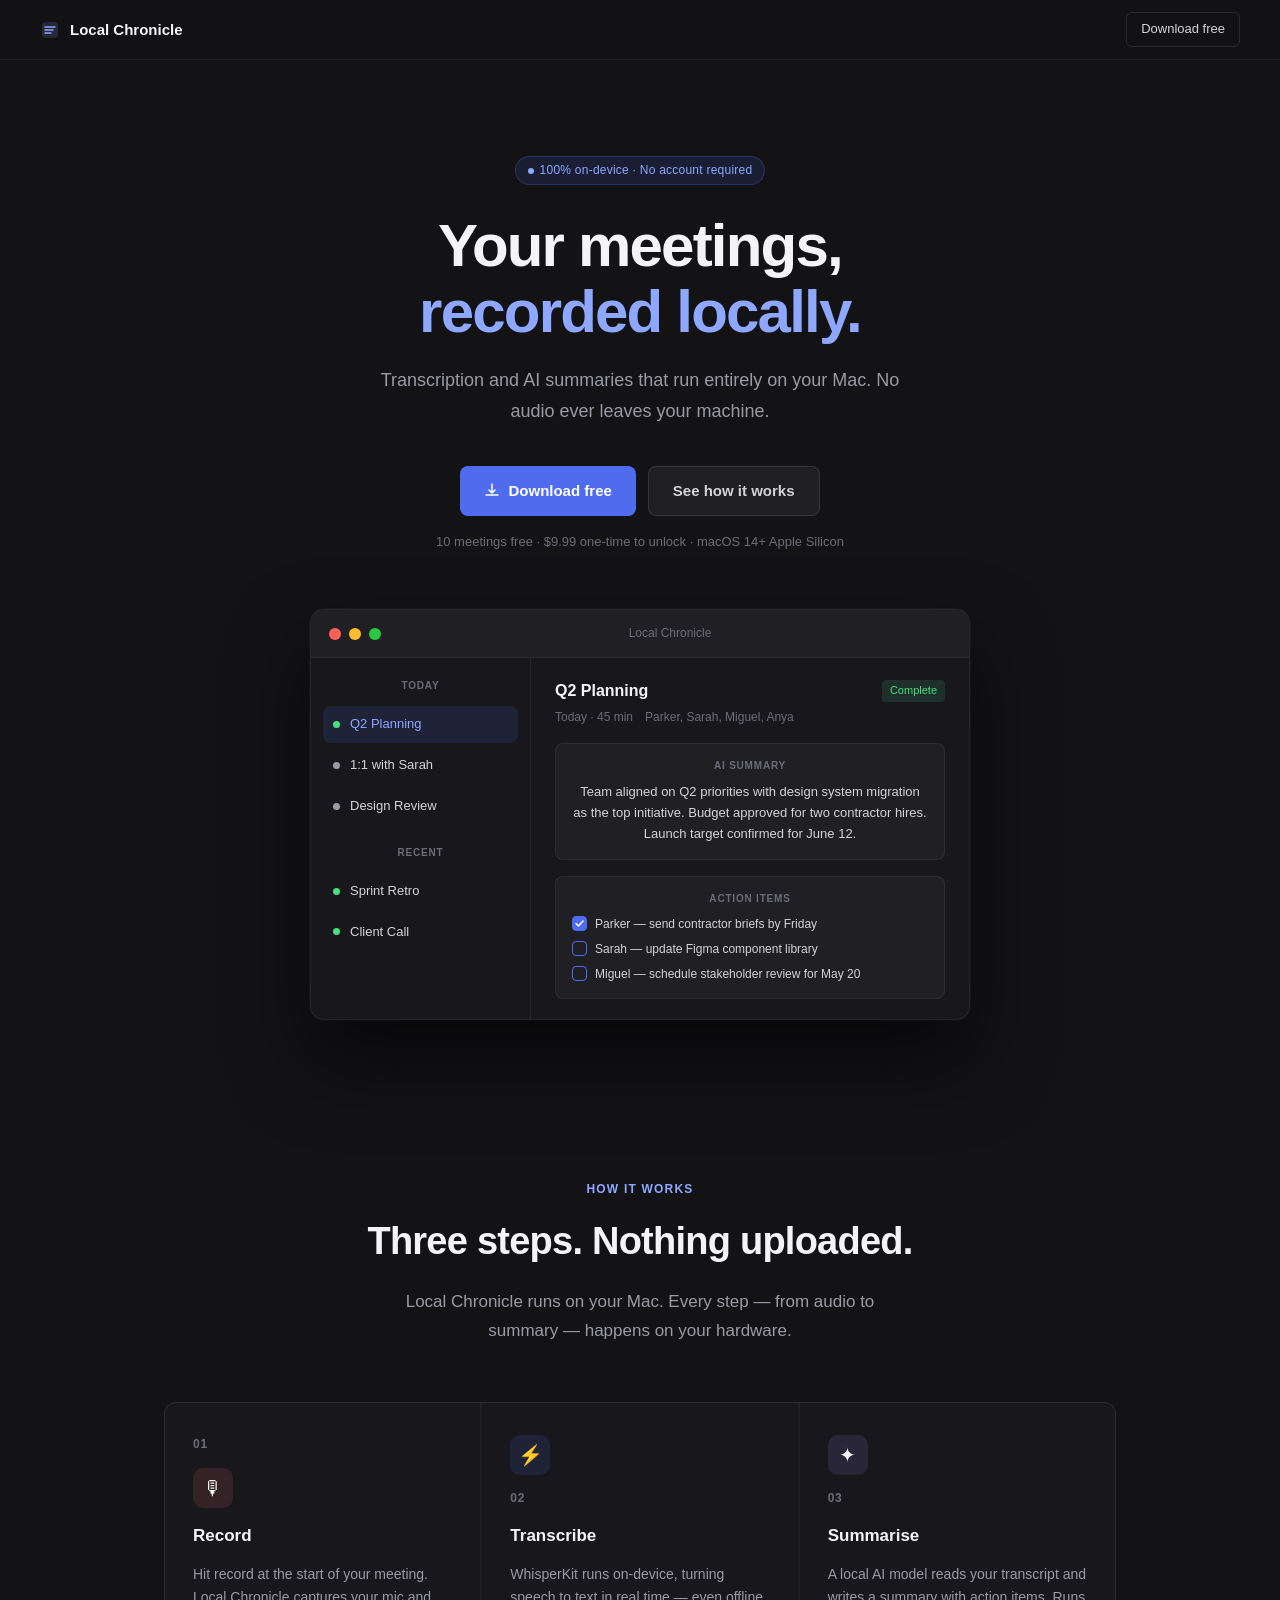
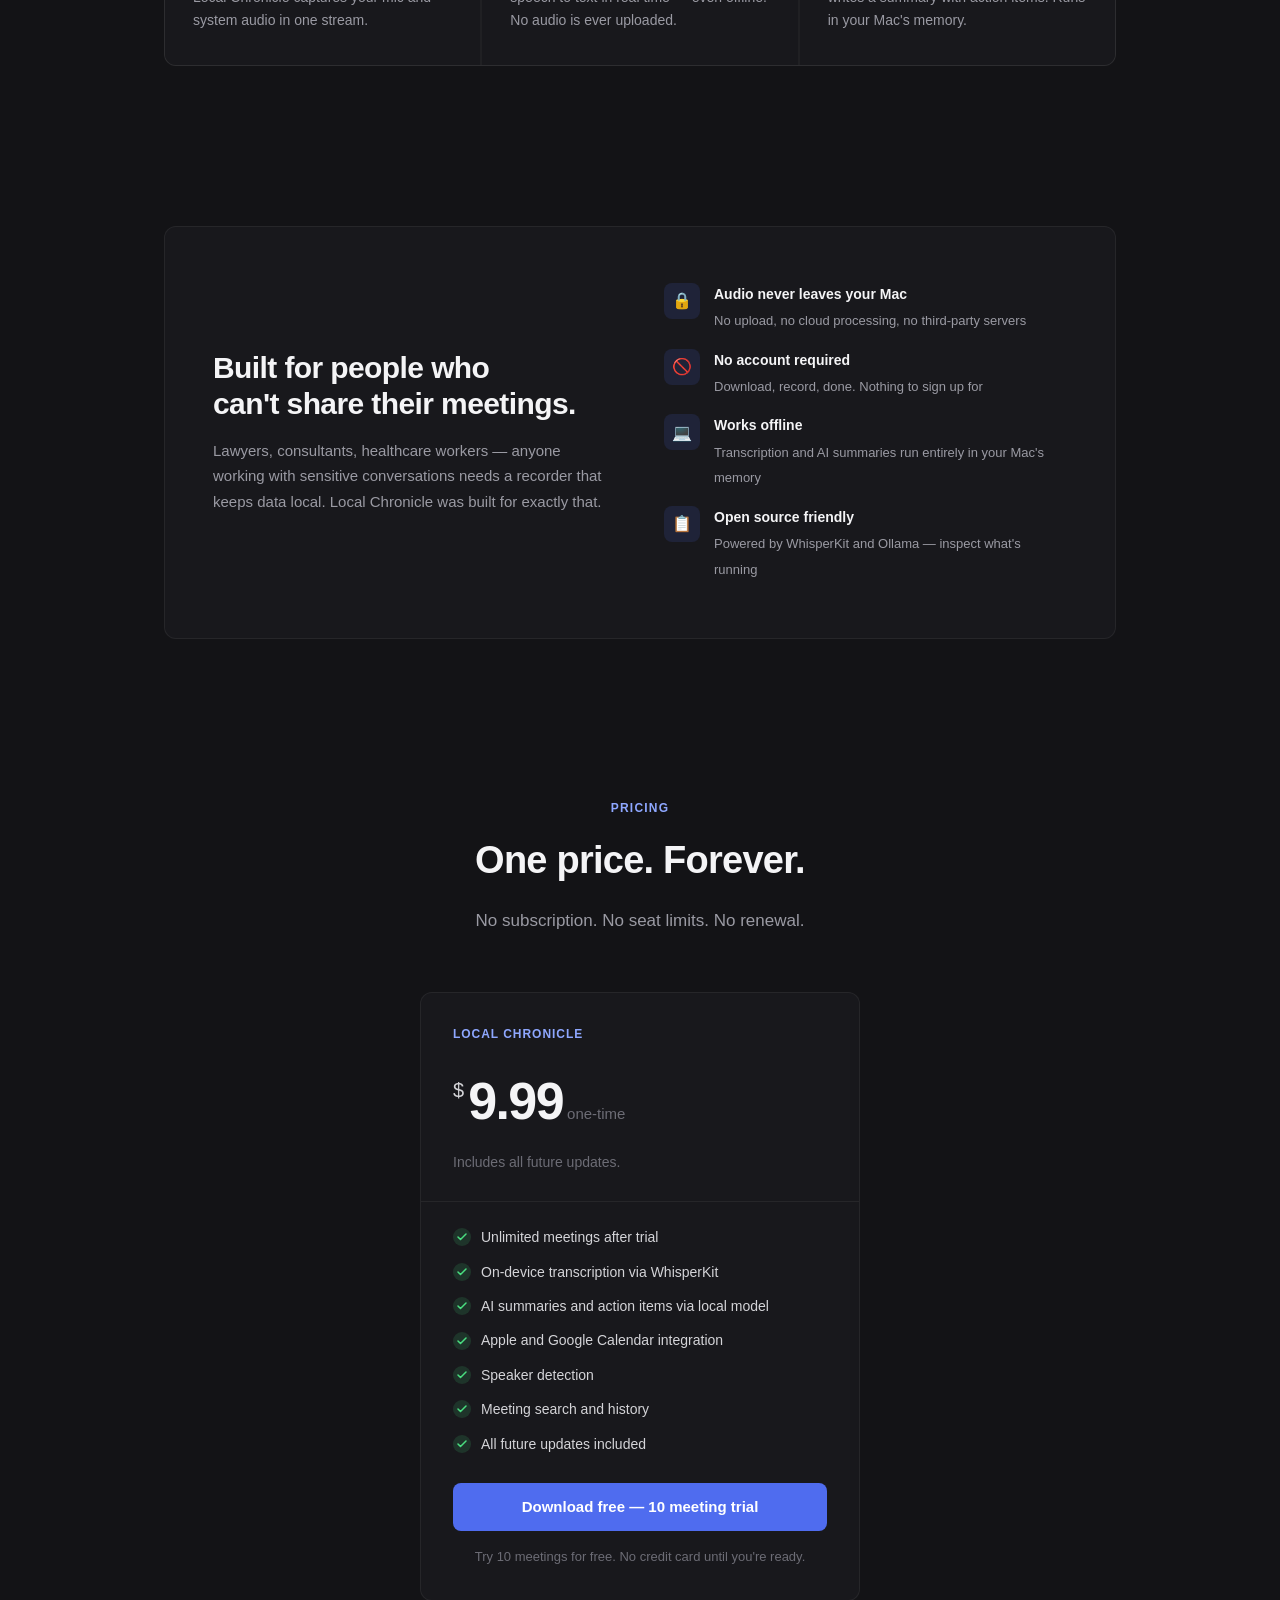
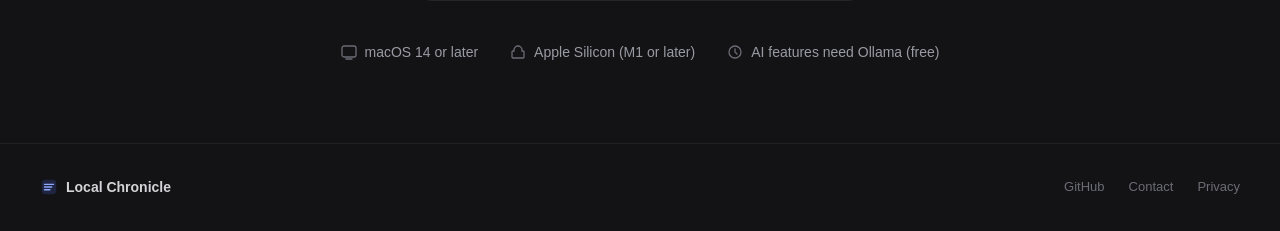
==== index.html @ 77a35b1d "feat: Local Chronicle landing page Dark-mode landing page matching the app's design language. Indigo" ====
<!DOCTYPE html>
<html lang="en">
<head>
  <meta charset="UTF-8" />
  <meta name="viewport" content="width=device-width, initial-scale=1.0" />
  <title>Local Chronicle — Meeting recorder that never leaves your Mac</title>
  <meta name="description" content="Transcription and AI summaries that run entirely on your Mac. No cloud. No subscription. No account. $9.99 one-time." />
  <style>
    *, *::before, *::after { box-sizing: border-box; margin: 0; padding: 0; }

    :root {
      --bg:           #131316;
      --surface:      #18181C;
      --surface-2:    #1F1F24;
      --surface-3:    #26262C;
      --surface-4:    #2E2E35;
      --text-primary: #F4F4F6;
      --text-secondary:#D4D4D8;
      --text-tertiary: #9A9AA3;
      --text-muted:   #6C6C75;
      --accent:       #4F6CEF;
      --accent-light: #8EA7FF;
      --accent-subtle:#4F6CEF22;
      --success:      #4ADE80;
      --red:          #F97268;
      --violet:       #A78BFA;
      --border:       rgba(255,255,255,0.06);
      --border-strong:rgba(255,255,255,0.10);
      --radius:       12px;
      --radius-sm:    8px;
    }

    html { scroll-behavior: smooth; }

    body {
      font-family: -apple-system, BlinkMacSystemFont, "SF Pro Text", "Segoe UI", sans-serif;
      background: var(--bg);
      color: var(--text-primary);
      line-height: 1.6;
      -webkit-font-smoothing: antialiased;
    }

    a { color: inherit; text-decoration: none; }

    /* ── Nav ── */
    nav {
      position: sticky;
      top: 0;
      z-index: 100;
      display: flex;
      align-items: center;
      justify-content: space-between;
      padding: 0 40px;
      height: 60px;
      background: rgba(19,19,22,0.85);
      backdrop-filter: blur(20px);
      -webkit-backdrop-filter: blur(20px);
      border-bottom: 1px solid var(--border);
    }

    .nav-logo {
      display: flex;
      align-items: center;
      gap: 10px;
      font-size: 15px;
      font-weight: 600;
      color: var(--text-primary);
    }

    .nav-logo svg {
      color: var(--accent-light);
    }

    nav a.btn-nav {
      font-size: 13px;
      font-weight: 500;
      color: var(--text-secondary);
      padding: 6px 14px;
      border-radius: 6px;
      border: 1px solid var(--border-strong);
      transition: color .15s, border-color .15s;
    }
    nav a.btn-nav:hover { color: var(--text-primary); border-color: rgba(255,255,255,.2); }

    /* ── Hero ── */
    .hero {
      display: flex;
      flex-direction: column;
      align-items: center;
      text-align: center;
      padding: 96px 24px 80px;
      max-width: 780px;
      margin: 0 auto;
    }

    .badge {
      display: inline-flex;
      align-items: center;
      gap: 6px;
      font-size: 12px;
      font-weight: 500;
      color: var(--accent-light);
      background: var(--accent-subtle);
      border: 1px solid rgba(79,108,239,.25);
      border-radius: 99px;
      padding: 4px 12px;
      margin-bottom: 28px;
      letter-spacing: .02em;
    }

    .badge-dot {
      width: 6px; height: 6px;
      border-radius: 50%;
      background: var(--accent-light);
    }

    h1 {
      font-size: clamp(36px, 6vw, 60px);
      font-weight: 700;
      line-height: 1.1;
      letter-spacing: -0.03em;
      color: var(--text-primary);
      margin-bottom: 20px;
    }

    h1 span { color: var(--accent-light); }

    .hero-sub {
      font-size: 18px;
      color: var(--text-tertiary);
      max-width: 520px;
      margin: 0 auto 40px;
      line-height: 1.7;
    }

    .hero-actions {
      display: flex;
      gap: 12px;
      flex-wrap: wrap;
      justify-content: center;
      margin-bottom: 16px;
    }

    .btn {
      display: inline-flex;
      align-items: center;
      gap: 8px;
      font-size: 15px;
      font-weight: 600;
      border-radius: var(--radius-sm);
      padding: 12px 24px;
      cursor: pointer;
      transition: opacity .15s, transform .1s;
    }
    .btn:hover { opacity: .88; transform: translateY(-1px); }
    .btn:active { transform: translateY(0); }

    .btn-primary {
      background: var(--accent);
      color: #fff;
    }

    .btn-ghost {
      background: var(--surface-2);
      color: var(--text-secondary);
      border: 1px solid var(--border-strong);
    }

    .hero-note {
      font-size: 13px;
      color: var(--text-muted);
    }

    /* ── App Card (Hero Graphic) ── */
    .hero-card-wrap {
      width: 100%;
      max-width: 660px;
      margin: 56px auto 0;
    }

    .app-window {
      background: var(--surface);
      border: 1px solid var(--border);
      border-radius: 14px;
      overflow: hidden;
      box-shadow: 0 40px 80px rgba(0,0,0,.6), 0 0 0 1px rgba(255,255,255,.04);
    }

    .window-bar {
      display: flex;
      align-items: center;
      gap: 8px;
      padding: 14px 18px;
      background: var(--surface-2);
      border-bottom: 1px solid var(--border);
    }

    .dot { width: 12px; height: 12px; border-radius: 50%; }
    .dot-red   { background: #FF5F57; }
    .dot-amber { background: #FEBC2E; }
    .dot-green { background: #28C840; }

    .window-title {
      flex: 1;
      text-align: center;
      font-size: 12px;
      font-weight: 500;
      color: var(--text-muted);
    }

    .window-body {
      display: grid;
      grid-template-columns: 220px 1fr;
      min-height: 340px;
    }

    .sidebar {
      border-right: 1px solid var(--border);
      padding: 16px 12px;
      display: flex;
      flex-direction: column;
      gap: 4px;
    }

    .sidebar-label {
      font-size: 10px;
      font-weight: 600;
      color: var(--text-muted);
      text-transform: uppercase;
      letter-spacing: .08em;
      padding: 4px 8px 8px;
    }

    .sidebar-item {
      display: flex;
      align-items: center;
      gap: 10px;
      padding: 8px 10px;
      border-radius: var(--radius-sm);
      font-size: 13px;
      color: var(--text-secondary);
    }

    .sidebar-item.active {
      background: var(--accent-subtle);
      color: var(--accent-light);
    }

    .sidebar-item .dot-status {
      width: 7px; height: 7px;
      border-radius: 50%;
      flex-shrink: 0;
    }

    .content-pane {
      padding: 20px 24px;
      display: flex;
      flex-direction: column;
      gap: 16px;
    }

    .meeting-header {
      display: flex;
      flex-direction: column;
      gap: 4px;
    }

    .meeting-title {
      font-size: 16px;
      font-weight: 600;
      color: var(--text-primary);
    }

    .meeting-meta {
      font-size: 12px;
      color: var(--text-muted);
      display: flex;
      gap: 12px;
    }

    .tag {
      display: inline-flex;
      align-items: center;
      gap: 4px;
      font-size: 11px;
      font-weight: 500;
      padding: 2px 8px;
      border-radius: 4px;
    }

    .tag-success { background: rgba(74,222,128,.12); color: var(--success); }
    .tag-accent  { background: var(--accent-subtle); color: var(--accent-light); }

    .summary-card {
      background: var(--surface-2);
      border: 1px solid var(--border);
      border-radius: var(--radius-sm);
      padding: 14px 16px;
      display: flex;
      flex-direction: column;
      gap: 8px;
    }

    .summary-label {
      font-size: 10px;
      font-weight: 600;
      color: var(--text-muted);
      text-transform: uppercase;
      letter-spacing: .08em;
    }

    .summary-text {
      font-size: 13px;
      color: var(--text-secondary);
      line-height: 1.6;
    }

    .action-items {
      display: flex;
      flex-direction: column;
      gap: 6px;
    }

    .action-item {
      display: flex;
      align-items: flex-start;
      gap: 8px;
      font-size: 12px;
      color: var(--text-secondary);
    }

    .check {
      width: 15px; height: 15px;
      border: 1.5px solid var(--accent);
      border-radius: 4px;
      flex-shrink: 0;
      margin-top: 1px;
      display: flex;
      align-items: center;
      justify-content: center;
    }

    .check.done { background: var(--accent); border-color: var(--accent); }
    .check svg { color: #fff; }

    .recording-pill {
      display: inline-flex;
      align-items: center;
      gap: 6px;
      font-size: 12px;
      font-weight: 500;
      color: var(--red);
      background: rgba(249,114,104,.1);
      border: 1px solid rgba(249,114,104,.25);
      border-radius: 99px;
      padding: 4px 12px;
      align-self: flex-start;
    }

    .recording-dot {
      width: 7px; height: 7px;
      border-radius: 50%;
      background: var(--red);
      animation: pulse 1.2s ease-in-out infinite;
    }

    @keyframes pulse {
      0%, 100% { opacity: 1; }
      50% { opacity: .3; }
    }

    /* ── Section shared ── */
    section {
      max-width: 1000px;
      margin: 0 auto;
      padding: 80px 24px;
    }

    .section-label {
      font-size: 12px;
      font-weight: 600;
      color: var(--accent-light);
      text-transform: uppercase;
      letter-spacing: .1em;
      margin-bottom: 12px;
      text-align: center;
    }

    .section-title {
      font-size: clamp(26px, 4vw, 38px);
      font-weight: 700;
      letter-spacing: -0.02em;
      text-align: center;
      margin-bottom: 16px;
      color: var(--text-primary);
    }

    .section-sub {
      font-size: 17px;
      color: var(--text-tertiary);
      text-align: center;
      max-width: 520px;
      margin: 0 auto 56px;
      line-height: 1.7;
    }

    /* ── How It Works ── */
    .steps {
      display: grid;
      grid-template-columns: repeat(3, 1fr);
      gap: 2px;
      background: var(--border);
      border: 1px solid var(--border);
      border-radius: var(--radius);
      overflow: hidden;
    }

    .step {
      background: var(--surface);
      padding: 32px 28px;
      display: flex;
      flex-direction: column;
      gap: 14px;
    }

    .step-num {
      font-size: 12px;
      font-weight: 600;
      color: var(--text-muted);
      letter-spacing: .06em;
    }

    .step-icon {
      width: 40px; height: 40px;
      border-radius: 10px;
      display: flex;
      align-items: center;
      justify-content: center;
      font-size: 20px;
    }

    .step-icon-red    { background: rgba(249,114,104,.12); }
    .step-icon-accent { background: var(--accent-subtle); }
    .step-icon-violet { background: rgba(167,139,250,.12); }

    .step h3 {
      font-size: 17px;
      font-weight: 600;
      color: var(--text-primary);
    }

    .step p {
      font-size: 14px;
      color: var(--text-tertiary);
      line-height: 1.65;
    }

    /* ── Privacy ── */
    .privacy-block {
      background: var(--surface);
      border: 1px solid var(--border);
      border-radius: var(--radius);
      padding: 56px 48px;
      display: grid;
      grid-template-columns: 1fr 1fr;
      gap: 48px;
      align-items: center;
    }

    .privacy-left h2 {
      font-size: 30px;
      font-weight: 700;
      letter-spacing: -0.02em;
      margin-bottom: 16px;
      line-height: 1.2;
    }

    .privacy-left p {
      font-size: 15px;
      color: var(--text-tertiary);
      line-height: 1.7;
    }

    .privacy-list {
      display: flex;
      flex-direction: column;
      gap: 16px;
    }

    .privacy-item {
      display: flex;
      align-items: flex-start;
      gap: 14px;
    }

    .privacy-icon {
      width: 36px; height: 36px;
      border-radius: 8px;
      background: var(--accent-subtle);
      display: flex;
      align-items: center;
      justify-content: center;
      font-size: 16px;
      flex-shrink: 0;
    }

    .privacy-item-text strong {
      display: block;
      font-size: 14px;
      font-weight: 600;
      color: var(--text-primary);
      margin-bottom: 2px;
    }

    .privacy-item-text span {
      font-size: 13px;
      color: var(--text-tertiary);
    }

    /* ── Pricing ── */
    .pricing-card {
      max-width: 440px;
      margin: 0 auto;
      background: var(--surface);
      border: 1px solid var(--border);
      border-radius: var(--radius);
      overflow: hidden;
    }

    .pricing-header {
      padding: 32px 32px 0;
      border-bottom: 1px solid var(--border);
      padding-bottom: 28px;
    }

    .pricing-label {
      font-size: 12px;
      font-weight: 600;
      color: var(--accent-light);
      text-transform: uppercase;
      letter-spacing: .08em;
      margin-bottom: 16px;
    }

    .price {
      display: flex;
      align-items: baseline;
      gap: 4px;
      margin-bottom: 8px;
    }

    .price-amount {
      font-size: 52px;
      font-weight: 700;
      letter-spacing: -0.03em;
      color: var(--text-primary);
    }

    .price-currency {
      font-size: 20px;
      font-weight: 500;
      color: var(--text-secondary);
      align-self: flex-start;
      margin-top: 14px;
    }

    .price-period {
      font-size: 15px;
      color: var(--text-muted);
    }

    .pricing-body {
      padding: 24px 32px 32px;
    }

    .feature-list {
      list-style: none;
      display: flex;
      flex-direction: column;
      gap: 12px;
      margin-bottom: 28px;
    }

    .feature-list li {
      display: flex;
      align-items: center;
      gap: 10px;
      font-size: 14px;
      color: var(--text-secondary);
    }

    .feature-list li::before {
      content: '';
      width: 18px; height: 18px;
      border-radius: 50%;
      background: rgba(74,222,128,.14);
      background-image: url("data:image/svg+xml,%3Csvg width='10' height='8' viewBox='0 0 10 8' fill='none' xmlns='http://www.w3.org/2000/svg'%3E%3Cpath d='M1 4L3.5 6.5L9 1' stroke='%234ADE80' stroke-width='1.5' stroke-linecap='round' stroke-linejoin='round'/%3E%3C/svg%3E");
      background-repeat: no-repeat;
      background-position: center;
      flex-shrink: 0;
    }

    .trial-note {
      font-size: 13px;
      color: var(--text-muted);
      text-align: center;
      margin-top: 16px;
    }

    /* ── Requirements ── */
    .reqs {
      display: flex;
      justify-content: center;
      gap: 32px;
      flex-wrap: wrap;
    }

    .req {
      display: flex;
      align-items: center;
      gap: 8px;
      font-size: 14px;
      color: var(--text-tertiary);
    }

    .req svg { color: var(--text-muted); }

    /* ── Footer ── */
    footer {
      border-top: 1px solid var(--border);
      padding: 32px 40px;
      display: flex;
      align-items: center;
      justify-content: space-between;
      flex-wrap: wrap;
      gap: 16px;
    }

    .footer-logo {
      display: flex;
      align-items: center;
      gap: 8px;
      font-size: 14px;
      font-weight: 600;
      color: var(--text-secondary);
    }

    .footer-links {
      display: flex;
      gap: 24px;
    }

    .footer-links a {
      font-size: 13px;
      color: var(--text-muted);
      transition: color .15s;
    }
    .footer-links a:hover { color: var(--text-secondary); }

    /* ── Responsive ── */
    @media (max-width: 700px) {
      nav { padding: 0 20px; }
      .steps { grid-template-columns: 1fr; }
      .privacy-block { grid-template-columns: 1fr; padding: 36px 28px; }
      .window-body { grid-template-columns: 1fr; }
      .sidebar { display: none; }
      footer { flex-direction: column; align-items: flex-start; }
    }
  </style>
</head>
<body>

<!-- Nav -->
<nav>
  <div class="nav-logo">
    <svg width="20" height="20" viewBox="0 0 20 20" fill="none">
      <rect x="2" y="2" width="16" height="16" rx="4" fill="currentColor" opacity=".15"/>
      <path d="M5 7h10M5 10h8M5 13h6" stroke="currentColor" stroke-width="1.5" stroke-linecap="round"/>
    </svg>
    Local Chronicle
  </div>
  <a href="#pricing" class="btn-nav">Download free</a>
</nav>

<!-- Hero -->
<div class="hero">
  <div class="badge">
    <span class="badge-dot"></span>
    100% on-device · No account required
  </div>

  <h1>Your meetings,<br><span>recorded locally.</span></h1>

  <p class="hero-sub">
    Transcription and AI summaries that run entirely on your Mac.
    No audio ever leaves your machine.
  </p>

  <div class="hero-actions">
    <a href="#pricing" class="btn btn-primary">
      <svg width="16" height="16" viewBox="0 0 16 16" fill="none"><path d="M8 1v9M5 7l3 3 3-3M2 12h12" stroke="currentColor" stroke-width="1.5" stroke-linecap="round" stroke-linejoin="round"/></svg>
      Download free
    </a>
    <a href="#how-it-works" class="btn btn-ghost">See how it works</a>
  </div>
  <p class="hero-note">10 meetings free · $9.99 one-time to unlock · macOS 14+ Apple Silicon</p>

  <!-- App window mockup -->
  <div class="hero-card-wrap">
    <div class="app-window">
      <div class="window-bar">
        <span class="dot dot-red"></span>
        <span class="dot dot-amber"></span>
        <span class="dot dot-green"></span>
        <span class="window-title">Local Chronicle</span>
      </div>
      <div class="window-body">
        <div class="sidebar">
          <div class="sidebar-label">Today</div>
          <div class="sidebar-item active">
            <span class="dot-status" style="background:#4ADE80"></span>
            Q2 Planning
          </div>
          <div class="sidebar-item">
            <span class="dot-status" style="background:#9A9AA3"></span>
            1:1 with Sarah
          </div>
          <div class="sidebar-item">
            <span class="dot-status" style="background:#9A9AA3"></span>
            Design Review
          </div>
          <div class="sidebar-label" style="margin-top:12px">Recent</div>
          <div class="sidebar-item">
            <span class="dot-status" style="background:#4ADE80"></span>
            Sprint Retro
          </div>
          <div class="sidebar-item">
            <span class="dot-status" style="background:#4ADE80"></span>
            Client Call
          </div>
        </div>
        <div class="content-pane">
          <div class="meeting-header">
            <div style="display:flex;align-items:center;justify-content:space-between;gap:12px">
              <div class="meeting-title">Q2 Planning</div>
              <span class="tag tag-success">Complete</span>
            </div>
            <div class="meeting-meta">
              <span>Today · 45 min</span>
              <span>Parker, Sarah, Miguel, Anya</span>
            </div>
          </div>

          <div class="summary-card">
            <div class="summary-label">AI Summary</div>
            <div class="summary-text">
              Team aligned on Q2 priorities with design system migration as the top initiative.
              Budget approved for two contractor hires. Launch target confirmed for June 12.
            </div>
          </div>

          <div class="summary-card">
            <div class="summary-label">Action Items</div>
            <div class="action-items">
              <div class="action-item">
                <div class="check done">
                  <svg width="9" height="7" viewBox="0 0 9 7" fill="none"><path d="M1 3.5L3.5 6 8 1" stroke="currentColor" stroke-width="1.5" stroke-linecap="round" stroke-linejoin="round"/></svg>
                </div>
                Parker — send contractor briefs by Friday
              </div>
              <div class="action-item">
                <div class="check"></div>
                Sarah — update Figma component library
              </div>
              <div class="action-item">
                <div class="check"></div>
                Miguel — schedule stakeholder review for May 20
              </div>
            </div>
          </div>
        </div>
      </div>
    </div>
  </div>
</div>

<!-- How it works -->
<section id="how-it-works">
  <div class="section-label">How it works</div>
  <h2 class="section-title">Three steps. Nothing uploaded.</h2>
  <p class="section-sub">Local Chronicle runs on your Mac. Every step — from audio to summary — happens on your hardware.</p>

  <div class="steps">
    <div class="step">
      <div class="step-num">01</div>
      <div class="step-icon step-icon-red">🎙</div>
      <h3>Record</h3>
      <p>Hit record at the start of your meeting. Local Chronicle captures your mic and system audio in one stream.</p>
    </div>
    <div class="step">
      <div class="step-icon step-icon-accent">⚡</div>
      <div class="step-num">02</div>
      <h3>Transcribe</h3>
      <p>WhisperKit runs on-device, turning speech to text in real time — even offline. No audio is ever uploaded.</p>
    </div>
    <div class="step">
      <div class="step-icon step-icon-violet">✦</div>
      <div class="step-num">03</div>
      <h3>Summarise</h3>
      <p>A local AI model reads your transcript and writes a summary with action items. Runs in your Mac's memory.</p>
    </div>
  </div>
</section>

<!-- Privacy -->
<section>
  <div class="privacy-block">
    <div class="privacy-left">
      <h2>Built for people who<br>can't share their meetings.</h2>
      <p style="margin-top:16px">Lawyers, consultants, healthcare workers — anyone working with sensitive conversations needs a recorder that keeps data local. Local Chronicle was built for exactly that.</p>
    </div>
    <div class="privacy-list">
      <div class="privacy-item">
        <div class="privacy-icon">🔒</div>
        <div class="privacy-item-text">
          <strong>Audio never leaves your Mac</strong>
          <span>No upload, no cloud processing, no third-party servers</span>
        </div>
      </div>
      <div class="privacy-item">
        <div class="privacy-icon">🚫</div>
        <div class="privacy-item-text">
          <strong>No account required</strong>
          <span>Download, record, done. Nothing to sign up for</span>
        </div>
      </div>
      <div class="privacy-item">
        <div class="privacy-icon">💻</div>
        <div class="privacy-item-text">
          <strong>Works offline</strong>
          <span>Transcription and AI summaries run entirely in your Mac's memory</span>
        </div>
      </div>
      <div class="privacy-item">
        <div class="privacy-icon">📋</div>
        <div class="privacy-item-text">
          <strong>Open source friendly</strong>
          <span>Powered by WhisperKit and Ollama — inspect what's running</span>
        </div>
      </div>
    </div>
  </div>
</section>

<!-- Pricing -->
<section id="pricing">
  <div class="section-label">Pricing</div>
  <h2 class="section-title">One price. Forever.</h2>
  <p class="section-sub">No subscription. No seat limits. No renewal.</p>

  <div class="pricing-card">
    <div class="pricing-header">
      <div class="pricing-label">Local Chronicle</div>
      <div class="price">
        <span class="price-currency">$</span>
        <span class="price-amount">9.99</span>
        <span class="price-period">one-time</span>
      </div>
      <p style="font-size:14px;color:var(--text-muted)">Includes all future updates.</p>
    </div>
    <div class="pricing-body">
      <ul class="feature-list">
        <li>Unlimited meetings after trial</li>
        <li>On-device transcription via WhisperKit</li>
        <li>AI summaries and action items via local model</li>
        <li>Apple and Google Calendar integration</li>
        <li>Speaker detection</li>
        <li>Meeting search and history</li>
        <li>All future updates included</li>
      </ul>
      <a href="#" class="btn btn-primary" style="width:100%;justify-content:center;">
        Download free — 10 meeting trial
      </a>
      <p class="trial-note">Try 10 meetings for free. No credit card until you're ready.</p>
    </div>
  </div>

  <div class="reqs" style="margin-top:40px">
    <div class="req">
      <svg width="16" height="16" viewBox="0 0 16 16" fill="none"><rect x="1" y="2" width="14" height="11" rx="2" stroke="currentColor" stroke-width="1.3"/><path d="M5 15h6" stroke="currentColor" stroke-width="1.3" stroke-linecap="round"/></svg>
      macOS 14 or later
    </div>
    <div class="req">
      <svg width="16" height="16" viewBox="0 0 16 16" fill="none"><path d="M8 2C5.79 2 4 3.79 4 6v1H3a1 1 0 00-1 1v5a1 1 0 001 1h10a1 1 0 001-1V8a1 1 0 00-1-1h-1V6c0-2.21-1.79-4-4-4z" stroke="currentColor" stroke-width="1.3"/></svg>
      Apple Silicon (M1 or later)
    </div>
    <div class="req">
      <svg width="16" height="16" viewBox="0 0 16 16" fill="none"><circle cx="8" cy="8" r="6" stroke="currentColor" stroke-width="1.3"/><path d="M8 5v3l2 2" stroke="currentColor" stroke-width="1.3" stroke-linecap="round"/></svg>
      AI features need Ollama (free)
    </div>
  </div>
</section>

<!-- Footer -->
<footer>
  <div class="footer-logo">
    <svg width="18" height="18" viewBox="0 0 20 20" fill="none">
      <rect x="2" y="2" width="16" height="16" rx="4" fill="#4F6CEF" opacity=".2"/>
      <path d="M5 7h10M5 10h8M5 13h6" stroke="#8EA7FF" stroke-width="1.5" stroke-linecap="round"/>
    </svg>
    Local Chronicle
  </div>
  <div class="footer-links">
    <a href="https://github.com/ParkerRL-91/AI-Meeting-Manager">GitHub</a>
    <a href="mailto:parker@phenotips.com">Contact</a>
    <a href="#">Privacy</a>
  </div>
</footer>

</body>
</html>
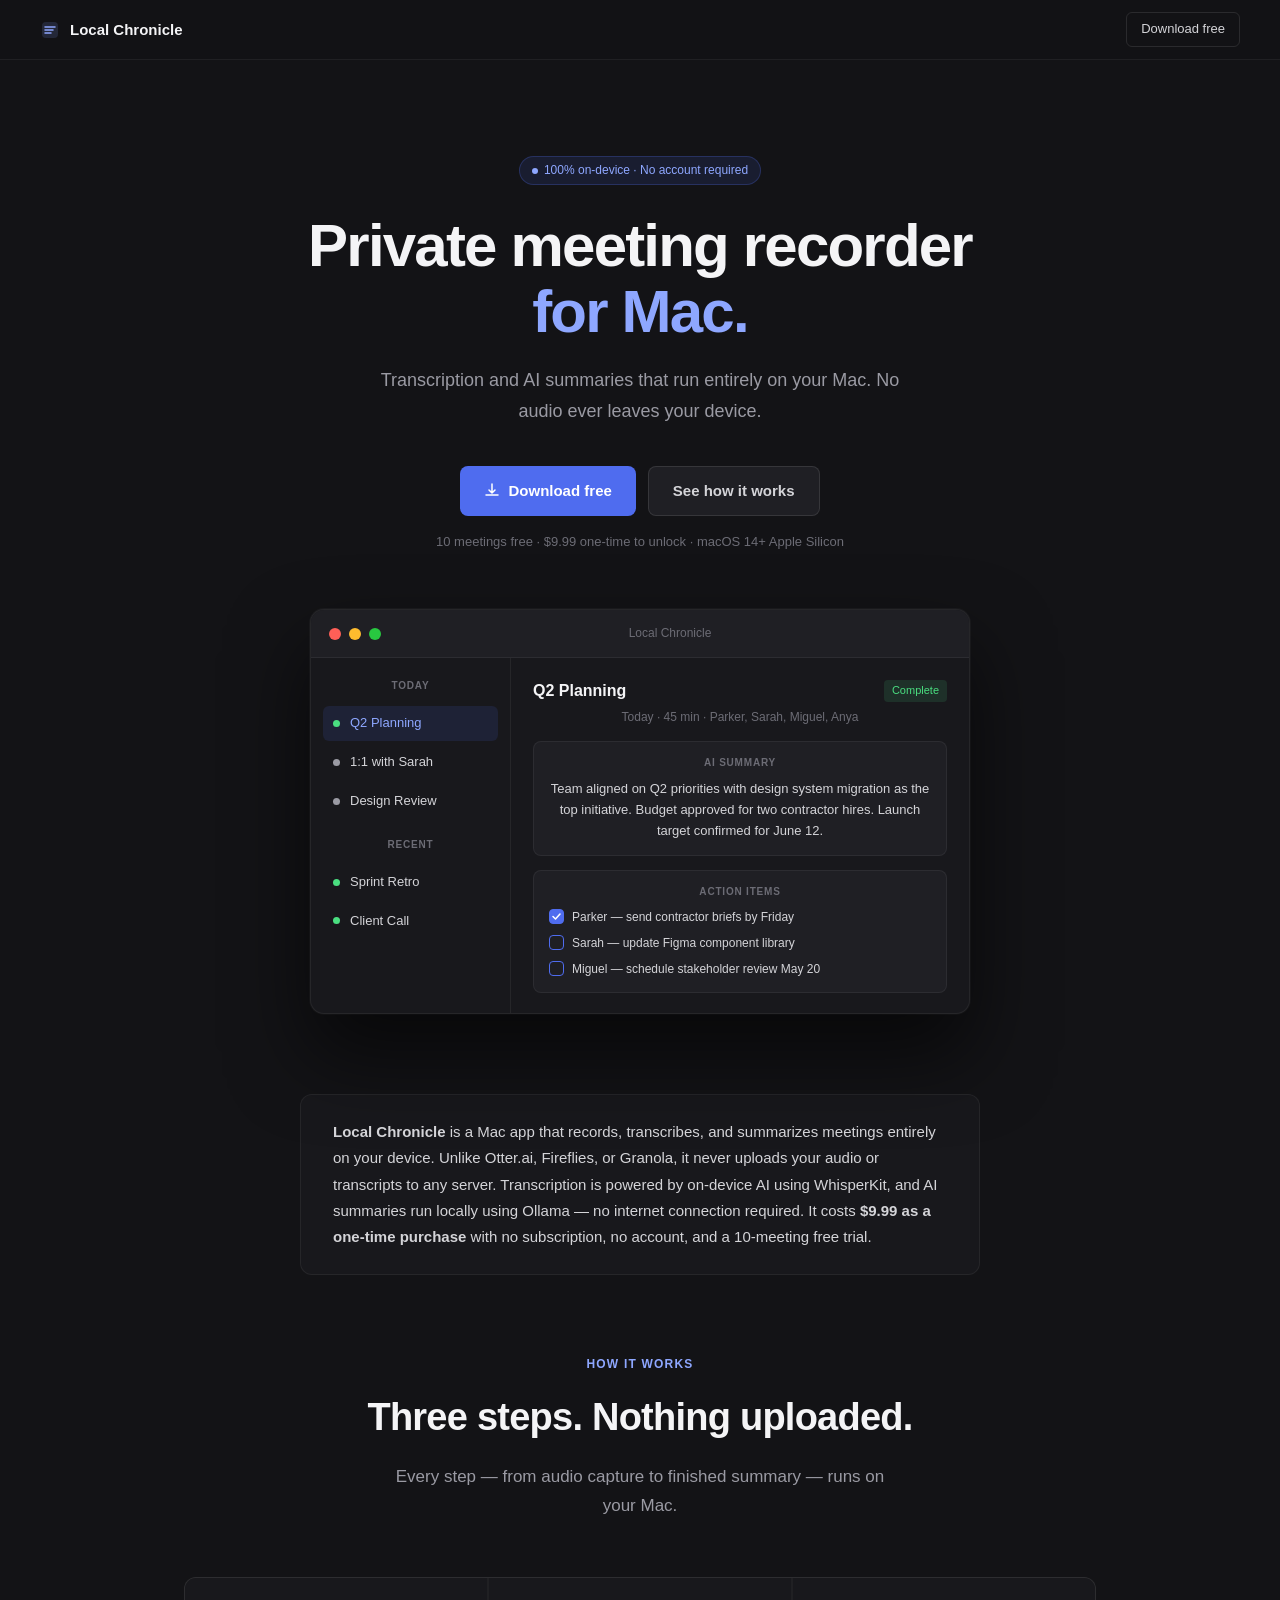
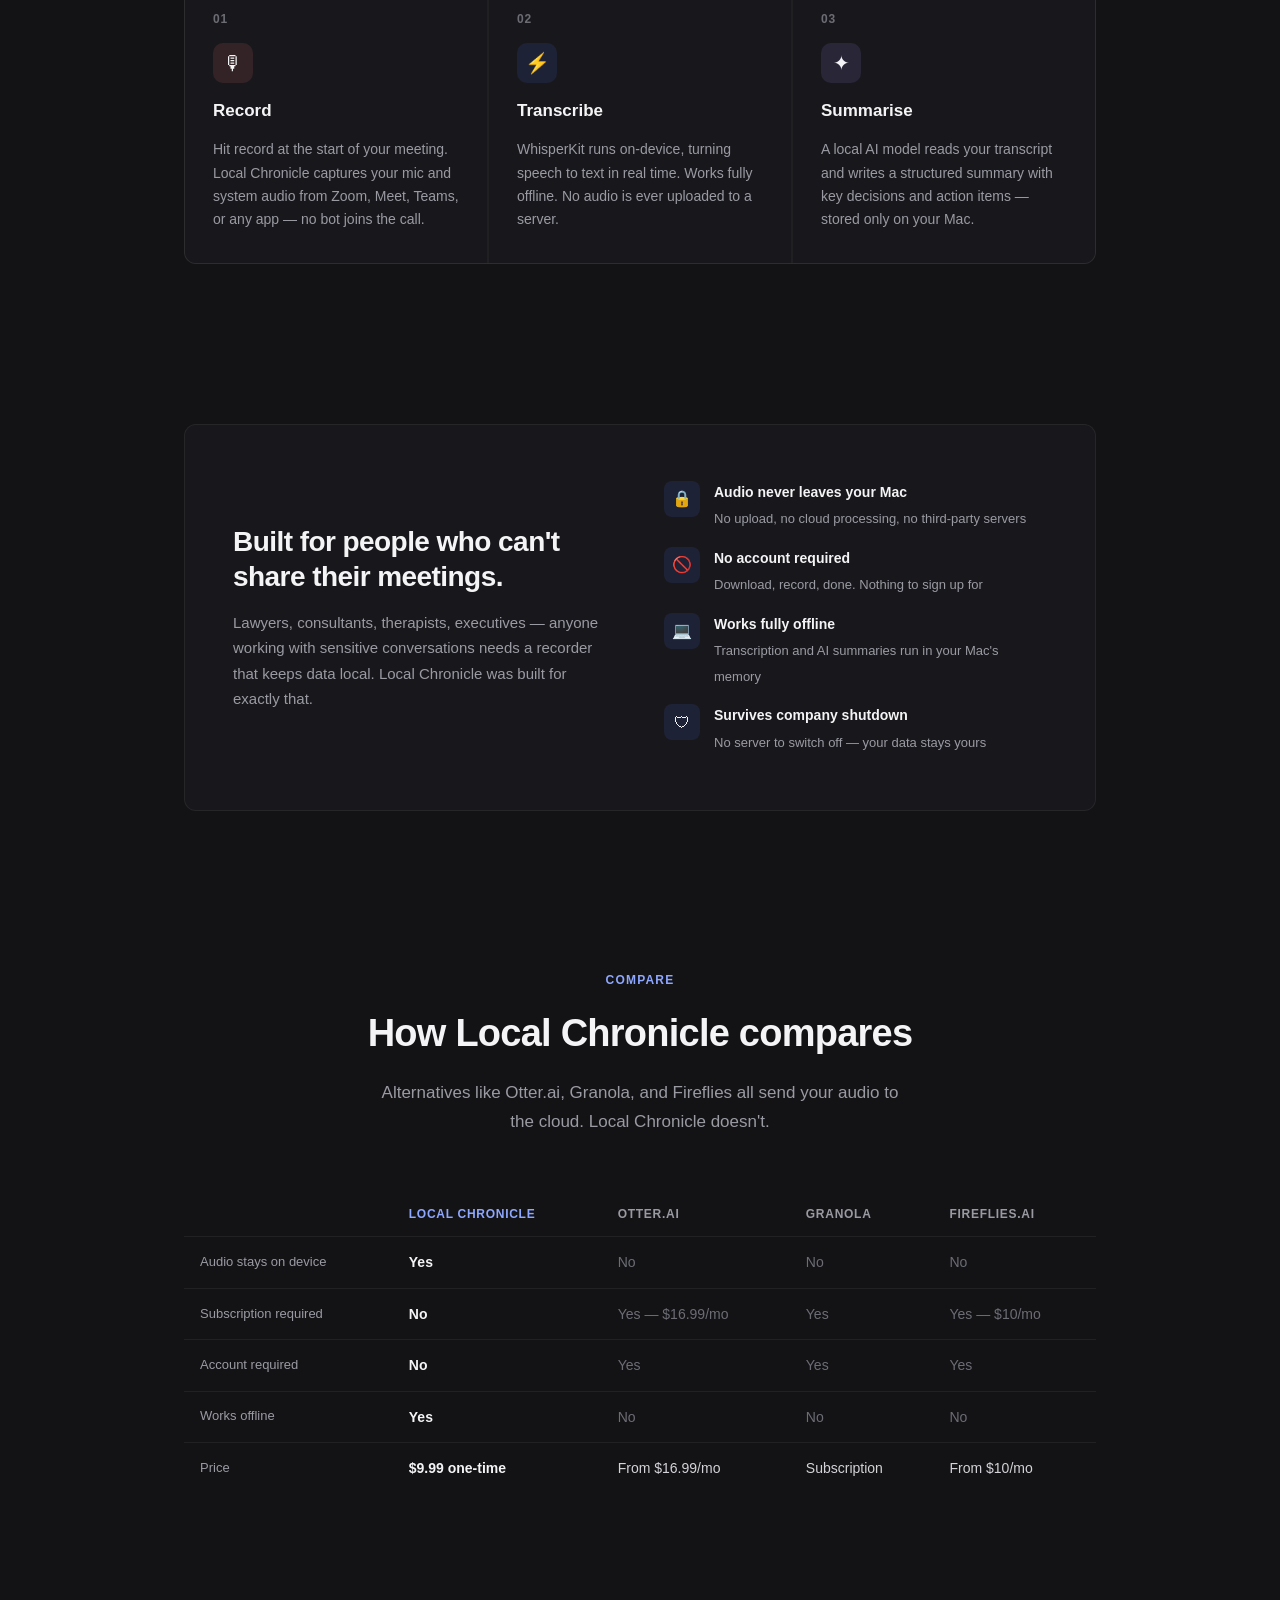
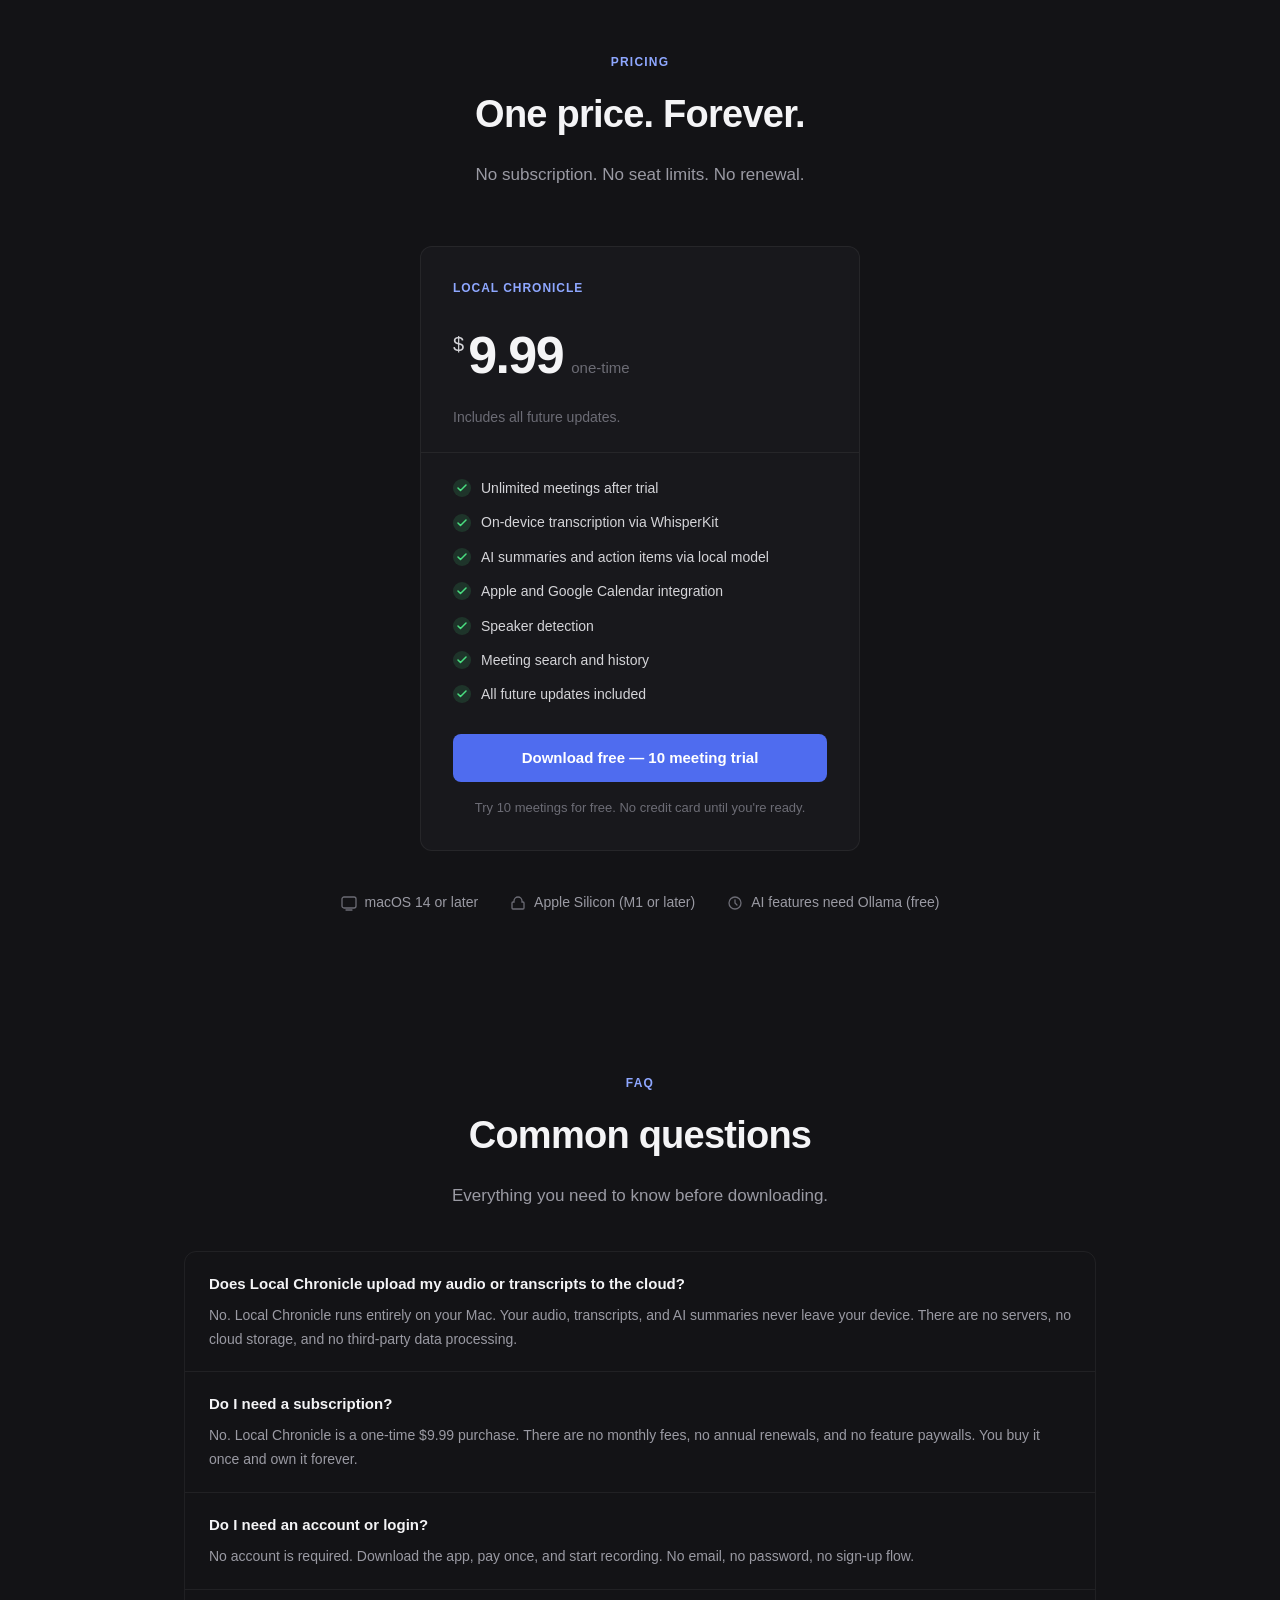
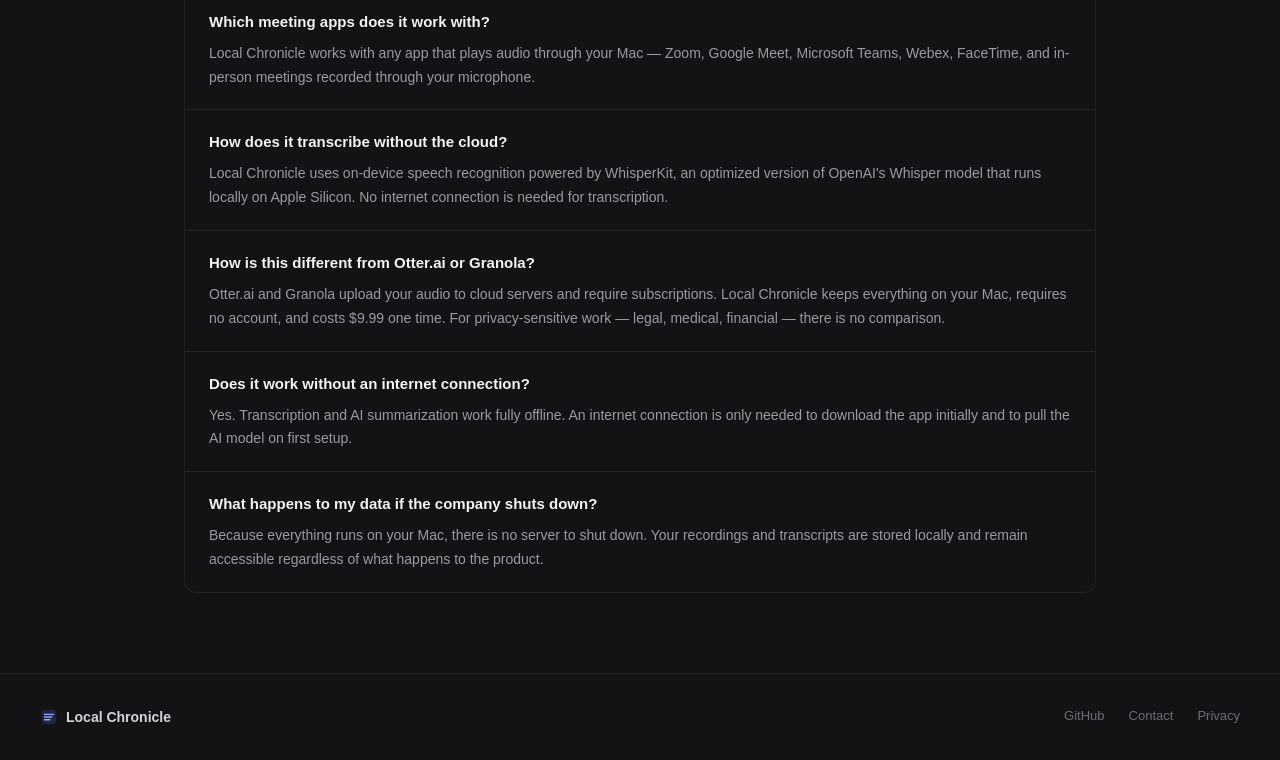
==== commit 59f6c6a8: "feat: SEO/AEO overhaul + fix pricing centering + comparison table + FAQ SEO: - Title rewritten to ta" ====
--- a/index.html
+++ b/index.html
@@ -3,31 +3,154 @@
 <head>
   <meta charset="UTF-8" />
   <meta name="viewport" content="width=device-width, initial-scale=1.0" />
-  <title>Local Chronicle — Meeting recorder that never leaves your Mac</title>
-  <meta name="description" content="Transcription and AI summaries that run entirely on your Mac. No cloud. No subscription. No account. $9.99 one-time." />
+
+  <!-- Primary SEO -->
+  <title>Local Chronicle — Private Meeting Recorder for Mac | No Cloud, $9.99</title>
+  <meta name="description" content="Record, transcribe, and summarize meetings entirely on your Mac. No audio ever leaves your device. No subscription. No account required. $9.99 one-time." />
+  <link rel="canonical" href="https://parkerrl-91.github.io/localchronicle-site/" />
+  <meta name="robots" content="index, follow" />
+  <meta name="application-name" content="Local Chronicle" />
+
+  <!-- Open Graph -->
+  <meta property="og:type" content="website" />
+  <meta property="og:url" content="https://parkerrl-91.github.io/localchronicle-site/" />
+  <meta property="og:title" content="Local Chronicle — Private Meeting Recorder for Mac" />
+  <meta property="og:description" content="On-device meeting transcription and AI summaries. No cloud. No subscription. No account. $9.99 one-time purchase." />
+  <meta property="og:image" content="https://parkerrl-91.github.io/localchronicle-site/og-image.png" />
+  <meta property="og:image:width" content="1200" />
+  <meta property="og:image:height" content="630" />
+  <meta property="og:site_name" content="Local Chronicle" />
+  <meta property="og:locale" content="en_US" />
+
+  <!-- Twitter Card -->
+  <meta name="twitter:card" content="summary_large_image" />
+  <meta name="twitter:title" content="Local Chronicle — Private Meeting Recorder for Mac" />
+  <meta name="twitter:description" content="On-device meeting transcription and AI summaries. No cloud. No subscription. No account. $9.99 one-time." />
+  <meta name="twitter:image" content="https://parkerrl-91.github.io/localchronicle-site/og-image.png" />
+
+  <!-- JSON-LD Structured Data -->
+  <script type="application/ld+json">
+  [
+    {
+      "@context": "https://schema.org",
+      "@type": "SoftwareApplication",
+      "name": "Local Chronicle",
+      "applicationCategory": "BusinessApplication",
+      "applicationSubCategory": "Meeting Recorder",
+      "operatingSystem": "macOS 14 or later",
+      "offers": {
+        "@type": "Offer",
+        "price": "9.99",
+        "priceCurrency": "USD",
+        "availability": "https://schema.org/InStock"
+      },
+      "description": "Local Chronicle records, transcribes, and summarizes meetings entirely on your Mac using on-device AI. No audio ever leaves your device. No cloud, no subscription, no account required.",
+      "featureList": [
+        "On-device transcription — no audio ever leaves your Mac",
+        "AI-generated meeting summaries and action items",
+        "Works with Zoom, Google Meet, Microsoft Teams, and any meeting app",
+        "No account or login required",
+        "One-time $9.99 purchase — no subscription",
+        "Works fully offline"
+      ],
+      "url": "https://parkerrl-91.github.io/localchronicle-site/"
+    },
+    {
+      "@context": "https://schema.org",
+      "@type": "Organization",
+      "name": "Local Chronicle",
+      "url": "https://parkerrl-91.github.io/localchronicle-site/"
+    },
+    {
+      "@context": "https://schema.org",
+      "@type": "BreadcrumbList",
+      "itemListElement": [{
+        "@type": "ListItem",
+        "position": 1,
+        "name": "Home",
+        "item": "https://parkerrl-91.github.io/localchronicle-site/"
+      }]
+    },
+    {
+      "@context": "https://schema.org",
+      "@type": "FAQPage",
+      "mainEntity": [
+        {
+          "@type": "Question",
+          "name": "Does Local Chronicle upload my audio or transcripts to the cloud?",
+          "acceptedAnswer": { "@type": "Answer", "text": "No. Local Chronicle runs entirely on your Mac. Your audio, transcripts, and AI summaries never leave your device. There are no servers, no cloud storage, and no third-party data processing." }
+        },
+        {
+          "@type": "Question",
+          "name": "Do I need a subscription to use Local Chronicle?",
+          "acceptedAnswer": { "@type": "Answer", "text": "No. Local Chronicle is a one-time $9.99 purchase. There are no monthly fees, no annual renewals, and no feature paywalls. You buy it once and own it." }
+        },
+        {
+          "@type": "Question",
+          "name": "Does Local Chronicle require an account or login?",
+          "acceptedAnswer": { "@type": "Answer", "text": "No account is required. Download the app, pay once, and start recording. No email, no password, no sign-up flow." }
+        },
+        {
+          "@type": "Question",
+          "name": "Which meeting apps does Local Chronicle work with?",
+          "acceptedAnswer": { "@type": "Answer", "text": "Local Chronicle works with any app that plays audio through your Mac, including Zoom, Google Meet, Microsoft Teams, Webex, FaceTime, and in-person meetings recorded through your microphone." }
+        },
+        {
+          "@type": "Question",
+          "name": "How does Local Chronicle transcribe meetings without the cloud?",
+          "acceptedAnswer": { "@type": "Answer", "text": "Local Chronicle uses on-device speech recognition powered by WhisperKit, an optimized version of OpenAI's Whisper model that runs locally on Apple Silicon. No internet connection is needed for transcription." }
+        },
+        {
+          "@type": "Question",
+          "name": "How is Local Chronicle different from Otter.ai?",
+          "acceptedAnswer": { "@type": "Answer", "text": "Otter.ai uploads your audio to its cloud servers and requires a subscription starting at $16.99/month. Local Chronicle keeps everything on your Mac, requires no account, and costs $9.99 one time." }
+        },
+        {
+          "@type": "Question",
+          "name": "How is Local Chronicle different from Granola?",
+          "acceptedAnswer": { "@type": "Answer", "text": "Granola requires a subscription and sends audio to cloud AI for processing. Local Chronicle is a one-time purchase and runs its AI entirely on your Mac — no subscription, no cloud, no data leaving your device." }
+        },
+        {
+          "@type": "Question",
+          "name": "Does Local Chronicle work without an internet connection?",
+          "acceptedAnswer": { "@type": "Answer", "text": "Yes. Transcription and AI summarization work fully offline. An internet connection is only needed to download the app initially and to pull the AI model on first setup." }
+        },
+        {
+          "@type": "Question",
+          "name": "What Mac does Local Chronicle require?",
+          "acceptedAnswer": { "@type": "Answer", "text": "Local Chronicle requires macOS 14 (Sonoma) or later and an Apple Silicon Mac (M1 or later)." }
+        },
+        {
+          "@type": "Question",
+          "name": "What happens to my data if the company shuts down?",
+          "acceptedAnswer": { "@type": "Answer", "text": "Because everything runs on your Mac, there is no server to shut down. Your recordings and transcripts are stored locally and remain accessible regardless of what happens to the product." }
+        }
+      ]
+    }
+  ]
+  </script>
+
   <style>
     *, *::before, *::after { box-sizing: border-box; margin: 0; padding: 0; }
 
     :root {
-      --bg:           #131316;
-      --surface:      #18181C;
-      --surface-2:    #1F1F24;
-      --surface-3:    #26262C;
-      --surface-4:    #2E2E35;
-      --text-primary: #F4F4F6;
+      --bg:            #131316;
+      --surface:       #18181C;
+      --surface-2:     #1F1F24;
+      --surface-3:     #26262C;
+      --text-primary:  #F4F4F6;
       --text-secondary:#D4D4D8;
       --text-tertiary: #9A9AA3;
-      --text-muted:   #6C6C75;
-      --accent:       #4F6CEF;
-      --accent-light: #8EA7FF;
-      --accent-subtle:#4F6CEF22;
-      --success:      #4ADE80;
-      --red:          #F97268;
-      --violet:       #A78BFA;
-      --border:       rgba(255,255,255,0.06);
-      --border-strong:rgba(255,255,255,0.10);
-      --radius:       12px;
-      --radius-sm:    8px;
+      --text-muted:    #6C6C75;
+      --accent:        #4F6CEF;
+      --accent-light:  #8EA7FF;
+      --accent-subtle: rgba(79,108,239,.12);
+      --success:       #4ADE80;
+      --red:           #F97268;
+      --border:        rgba(255,255,255,0.06);
+      --border-strong: rgba(255,255,255,0.10);
+      --radius:        12px;
+      --radius-sm:     8px;
     }
 
     html { scroll-behavior: smooth; }
@@ -44,617 +167,213 @@
 
     /* ── Nav ── */
     nav {
-      position: sticky;
-      top: 0;
-      z-index: 100;
-      display: flex;
-      align-items: center;
-      justify-content: space-between;
-      padding: 0 40px;
-      height: 60px;
-      background: rgba(19,19,22,0.85);
-      backdrop-filter: blur(20px);
-      -webkit-backdrop-filter: blur(20px);
+      position: sticky; top: 0; z-index: 100;
+      display: flex; align-items: center; justify-content: space-between;
+      padding: 0 40px; height: 60px;
+      background: rgba(19,19,22,.88);
+      backdrop-filter: blur(20px); -webkit-backdrop-filter: blur(20px);
       border-bottom: 1px solid var(--border);
     }
-
-    .nav-logo {
-      display: flex;
-      align-items: center;
-      gap: 10px;
-      font-size: 15px;
-      font-weight: 600;
-      color: var(--text-primary);
-    }
-
-    .nav-logo svg {
-      color: var(--accent-light);
-    }
-
+    .nav-logo { display: flex; align-items: center; gap: 10px; font-size: 15px; font-weight: 600; }
+    .nav-logo svg { color: var(--accent-light); }
     nav a.btn-nav {
-      font-size: 13px;
-      font-weight: 500;
-      color: var(--text-secondary);
-      padding: 6px 14px;
-      border-radius: 6px;
-      border: 1px solid var(--border-strong);
+      font-size: 13px; font-weight: 500; color: var(--text-secondary);
+      padding: 6px 14px; border-radius: 6px; border: 1px solid var(--border-strong);
       transition: color .15s, border-color .15s;
     }
     nav a.btn-nav:hover { color: var(--text-primary); border-color: rgba(255,255,255,.2); }
+
+    /* ── Shared layout ── */
+    .container {
+      max-width: 960px;
+      margin: 0 auto;
+      padding: 0 24px;
+    }
+
+    /* ── Buttons ── */
+    .btn {
+      display: inline-flex; align-items: center; gap: 8px;
+      font-size: 15px; font-weight: 600;
+      border-radius: var(--radius-sm); padding: 12px 24px;
+      cursor: pointer; transition: opacity .15s, transform .1s;
+      border: none;
+    }
+    .btn:hover { opacity: .88; transform: translateY(-1px); }
+    .btn:active { transform: translateY(0); }
+    .btn-primary { background: var(--accent); color: #fff; }
+    .btn-ghost { background: var(--surface-2); color: var(--text-secondary); border: 1px solid var(--border-strong); }
+
+    /* ── Section shared ── */
+    section { padding: 80px 0; }
+
+    .section-label {
+      font-size: 12px; font-weight: 600; color: var(--accent-light);
+      text-transform: uppercase; letter-spacing: .1em;
+      text-align: center; margin-bottom: 12px;
+    }
+    .section-title {
+      font-size: clamp(26px, 4vw, 38px); font-weight: 700;
+      letter-spacing: -.02em; text-align: center;
+      margin-bottom: 16px; color: var(--text-primary);
+    }
+    .section-sub {
+      font-size: 17px; color: var(--text-tertiary);
+      text-align: center; max-width: 520px;
+      margin: 0 auto 56px; line-height: 1.7;
+    }
 
     /* ── Hero ── */
     .hero {
+      display: flex; flex-direction: column; align-items: center;
+      text-align: center; padding: 96px 24px 80px;
+      max-width: 780px; margin: 0 auto;
+    }
+    .badge {
+      display: inline-flex; align-items: center; gap: 6px;
+      font-size: 12px; font-weight: 500; color: var(--accent-light);
+      background: var(--accent-subtle); border: 1px solid rgba(79,108,239,.25);
+      border-radius: 99px; padding: 4px 12px; margin-bottom: 28px;
+    }
+    .badge-dot { width: 6px; height: 6px; border-radius: 50%; background: var(--accent-light); }
+    h1 {
+      font-size: clamp(36px, 6vw, 60px); font-weight: 700;
+      line-height: 1.1; letter-spacing: -.03em; margin-bottom: 20px;
+    }
+    h1 span { color: var(--accent-light); }
+    .hero-sub { font-size: 18px; color: var(--text-tertiary); max-width: 520px; margin: 0 auto 40px; line-height: 1.7; }
+    .hero-actions { display: flex; gap: 12px; flex-wrap: wrap; justify-content: center; margin-bottom: 16px; }
+    .hero-note { font-size: 13px; color: var(--text-muted); }
+
+    /* Direct answer paragraph — crawled by AI engines */
+    .direct-answer {
+      max-width: 680px; margin: 0 auto;
+      padding: 24px 32px;
+      background: var(--surface);
+      border: 1px solid var(--border);
+      border-radius: var(--radius);
+      font-size: 15px; color: var(--text-secondary); line-height: 1.75;
+      text-align: left;
+    }
+
+    /* ── App Window Mockup ── */
+    .hero-card-wrap { width: 100%; max-width: 660px; margin: 56px auto 0; }
+    .app-window {
+      background: var(--surface); border: 1px solid var(--border); border-radius: 14px;
+      overflow: hidden; box-shadow: 0 40px 80px rgba(0,0,0,.6), 0 0 0 1px rgba(255,255,255,.04);
+    }
+    .window-bar {
+      display: flex; align-items: center; gap: 8px;
+      padding: 14px 18px; background: var(--surface-2); border-bottom: 1px solid var(--border);
+    }
+    .dot { width: 12px; height: 12px; border-radius: 50%; }
+    .dot-red { background: #FF5F57; } .dot-amber { background: #FEBC2E; } .dot-green { background: #28C840; }
+    .window-title { flex: 1; text-align: center; font-size: 12px; font-weight: 500; color: var(--text-muted); }
+    .window-body { display: grid; grid-template-columns: 200px 1fr; min-height: 300px; }
+    .sidebar { border-right: 1px solid var(--border); padding: 16px 12px; display: flex; flex-direction: column; gap: 4px; }
+    .sidebar-label { font-size: 10px; font-weight: 600; color: var(--text-muted); text-transform: uppercase; letter-spacing: .08em; padding: 4px 8px 8px; }
+    .sidebar-item { display: flex; align-items: center; gap: 10px; padding: 7px 10px; border-radius: 6px; font-size: 13px; color: var(--text-secondary); }
+    .sidebar-item.active { background: var(--accent-subtle); color: var(--accent-light); }
+    .s-dot { width: 7px; height: 7px; border-radius: 50%; flex-shrink: 0; }
+    .content-pane { padding: 20px 22px; display: flex; flex-direction: column; gap: 14px; }
+    .meeting-title-row { display: flex; align-items: center; justify-content: space-between; gap: 12px; }
+    .meeting-title { font-size: 16px; font-weight: 600; }
+    .meeting-meta { font-size: 12px; color: var(--text-muted); }
+    .tag { display: inline-flex; align-items: center; font-size: 11px; font-weight: 500; padding: 2px 8px; border-radius: 4px; }
+    .tag-success { background: rgba(74,222,128,.12); color: var(--success); }
+    .summary-card { background: var(--surface-2); border: 1px solid var(--border); border-radius: 8px; padding: 13px 15px; }
+    .card-label { font-size: 10px; font-weight: 600; color: var(--text-muted); text-transform: uppercase; letter-spacing: .08em; margin-bottom: 8px; }
+    .card-text { font-size: 13px; color: var(--text-secondary); line-height: 1.6; }
+    .action-item { display: flex; align-items: flex-start; gap: 8px; font-size: 12px; color: var(--text-secondary); margin-top: 7px; }
+    .check { width: 15px; height: 15px; border: 1.5px solid var(--accent); border-radius: 4px; flex-shrink: 0; margin-top: 1px; display: flex; align-items: center; justify-content: center; }
+    .check.done { background: var(--accent); border-color: var(--accent); }
+
+    /* ── How It Works ── */
+    .steps {
+      display: grid; grid-template-columns: repeat(3, 1fr);
+      gap: 2px; background: var(--border);
+      border: 1px solid var(--border); border-radius: var(--radius); overflow: hidden;
+    }
+    .step { background: var(--surface); padding: 32px 28px; display: flex; flex-direction: column; gap: 14px; }
+    .step-num { font-size: 12px; font-weight: 600; color: var(--text-muted); letter-spacing: .06em; }
+    .step-icon { width: 40px; height: 40px; border-radius: 10px; display: flex; align-items: center; justify-content: center; font-size: 20px; }
+    .step-icon-red    { background: rgba(249,114,104,.12); }
+    .step-icon-accent { background: var(--accent-subtle); }
+    .step-icon-violet { background: rgba(167,139,250,.12); }
+    .step h3 { font-size: 17px; font-weight: 600; }
+    .step p { font-size: 14px; color: var(--text-tertiary); line-height: 1.65; }
+
+    /* ── Privacy ── */
+    .privacy-block {
+      background: var(--surface); border: 1px solid var(--border); border-radius: var(--radius);
+      padding: 56px 48px; display: grid; grid-template-columns: 1fr 1fr; gap: 48px; align-items: center;
+    }
+    .privacy-left h2 { font-size: 28px; font-weight: 700; letter-spacing: -.02em; line-height: 1.25; margin-bottom: 16px; }
+    .privacy-left p { font-size: 15px; color: var(--text-tertiary); line-height: 1.7; }
+    .privacy-list { display: flex; flex-direction: column; gap: 16px; }
+    .privacy-item { display: flex; align-items: flex-start; gap: 14px; }
+    .privacy-icon { width: 36px; height: 36px; border-radius: 8px; background: var(--accent-subtle); display: flex; align-items: center; justify-content: center; font-size: 16px; flex-shrink: 0; }
+    .privacy-item-text strong { display: block; font-size: 14px; font-weight: 600; margin-bottom: 2px; }
+    .privacy-item-text span { font-size: 13px; color: var(--text-tertiary); }
+
+    /* ── Comparison ── */
+    .comparison-wrap { overflow-x: auto; }
+    table { width: 100%; border-collapse: collapse; font-size: 14px; }
+    thead tr { border-bottom: 1px solid var(--border); }
+    th { padding: 12px 16px; font-weight: 600; color: var(--text-tertiary); text-align: left; font-size: 12px; text-transform: uppercase; letter-spacing: .06em; }
+    th:first-child { color: var(--text-muted); }
+    th.hl { color: var(--accent-light); }
+    td { padding: 14px 16px; border-bottom: 1px solid var(--border); color: var(--text-secondary); vertical-align: middle; }
+    td:first-child { color: var(--text-tertiary); font-size: 13px; }
+    td.hl { font-weight: 600; color: var(--text-primary); }
+    .yes { color: var(--success); font-weight: 600; }
+    .no  { color: var(--text-muted); }
+    tbody tr:last-child td { border-bottom: none; }
+    tbody tr:hover td { background: var(--surface-2); }
+
+    /* ── Pricing ── */
+    .pricing-center {
       display: flex;
       flex-direction: column;
       align-items: center;
-      text-align: center;
-      padding: 96px 24px 80px;
-      max-width: 780px;
-      margin: 0 auto;
-    }
-
-    .badge {
-      display: inline-flex;
-      align-items: center;
-      gap: 6px;
-      font-size: 12px;
-      font-weight: 500;
-      color: var(--accent-light);
-      background: var(--accent-subtle);
-      border: 1px solid rgba(79,108,239,.25);
-      border-radius: 99px;
-      padding: 4px 12px;
-      margin-bottom: 28px;
-      letter-spacing: .02em;
-    }
-
-    .badge-dot {
-      width: 6px; height: 6px;
-      border-radius: 50%;
-      background: var(--accent-light);
-    }
-
-    h1 {
-      font-size: clamp(36px, 6vw, 60px);
-      font-weight: 700;
-      line-height: 1.1;
-      letter-spacing: -0.03em;
-      color: var(--text-primary);
-      margin-bottom: 20px;
-    }
-
-    h1 span { color: var(--accent-light); }
-
-    .hero-sub {
-      font-size: 18px;
-      color: var(--text-tertiary);
-      max-width: 520px;
-      margin: 0 auto 40px;
-      line-height: 1.7;
-    }
-
-    .hero-actions {
-      display: flex;
-      gap: 12px;
-      flex-wrap: wrap;
-      justify-content: center;
-      margin-bottom: 16px;
-    }
-
-    .btn {
-      display: inline-flex;
-      align-items: center;
-      gap: 8px;
-      font-size: 15px;
-      font-weight: 600;
-      border-radius: var(--radius-sm);
-      padding: 12px 24px;
-      cursor: pointer;
-      transition: opacity .15s, transform .1s;
-    }
-    .btn:hover { opacity: .88; transform: translateY(-1px); }
-    .btn:active { transform: translateY(0); }
-
-    .btn-primary {
-      background: var(--accent);
-      color: #fff;
-    }
-
-    .btn-ghost {
-      background: var(--surface-2);
-      color: var(--text-secondary);
-      border: 1px solid var(--border-strong);
-    }
-
-    .hero-note {
-      font-size: 13px;
-      color: var(--text-muted);
-    }
-
-    /* ── App Card (Hero Graphic) ── */
-    .hero-card-wrap {
+    }
+    .pricing-card {
       width: 100%;
-      max-width: 660px;
-      margin: 56px auto 0;
-    }
-
-    .app-window {
-      background: var(--surface);
-      border: 1px solid var(--border);
-      border-radius: 14px;
-      overflow: hidden;
-      box-shadow: 0 40px 80px rgba(0,0,0,.6), 0 0 0 1px rgba(255,255,255,.04);
-    }
-
-    .window-bar {
-      display: flex;
-      align-items: center;
-      gap: 8px;
-      padding: 14px 18px;
-      background: var(--surface-2);
-      border-bottom: 1px solid var(--border);
-    }
-
-    .dot { width: 12px; height: 12px; border-radius: 50%; }
-    .dot-red   { background: #FF5F57; }
-    .dot-amber { background: #FEBC2E; }
-    .dot-green { background: #28C840; }
-
-    .window-title {
-      flex: 1;
-      text-align: center;
-      font-size: 12px;
-      font-weight: 500;
-      color: var(--text-muted);
-    }
-
-    .window-body {
-      display: grid;
-      grid-template-columns: 220px 1fr;
-      min-height: 340px;
-    }
-
-    .sidebar {
-      border-right: 1px solid var(--border);
-      padding: 16px 12px;
-      display: flex;
-      flex-direction: column;
-      gap: 4px;
-    }
-
-    .sidebar-label {
-      font-size: 10px;
-      font-weight: 600;
-      color: var(--text-muted);
-      text-transform: uppercase;
-      letter-spacing: .08em;
-      padding: 4px 8px 8px;
-    }
-
-    .sidebar-item {
-      display: flex;
-      align-items: center;
-      gap: 10px;
-      padding: 8px 10px;
-      border-radius: var(--radius-sm);
-      font-size: 13px;
-      color: var(--text-secondary);
-    }
-
-    .sidebar-item.active {
-      background: var(--accent-subtle);
-      color: var(--accent-light);
-    }
-
-    .sidebar-item .dot-status {
-      width: 7px; height: 7px;
-      border-radius: 50%;
-      flex-shrink: 0;
-    }
-
-    .content-pane {
-      padding: 20px 24px;
-      display: flex;
-      flex-direction: column;
-      gap: 16px;
-    }
-
-    .meeting-header {
-      display: flex;
-      flex-direction: column;
-      gap: 4px;
-    }
-
-    .meeting-title {
-      font-size: 16px;
-      font-weight: 600;
-      color: var(--text-primary);
-    }
-
-    .meeting-meta {
-      font-size: 12px;
-      color: var(--text-muted);
-      display: flex;
-      gap: 12px;
-    }
-
-    .tag {
-      display: inline-flex;
-      align-items: center;
-      gap: 4px;
-      font-size: 11px;
-      font-weight: 500;
-      padding: 2px 8px;
-      border-radius: 4px;
-    }
-
-    .tag-success { background: rgba(74,222,128,.12); color: var(--success); }
-    .tag-accent  { background: var(--accent-subtle); color: var(--accent-light); }
-
-    .summary-card {
-      background: var(--surface-2);
-      border: 1px solid var(--border);
-      border-radius: var(--radius-sm);
-      padding: 14px 16px;
-      display: flex;
-      flex-direction: column;
-      gap: 8px;
-    }
-
-    .summary-label {
-      font-size: 10px;
-      font-weight: 600;
-      color: var(--text-muted);
-      text-transform: uppercase;
-      letter-spacing: .08em;
-    }
-
-    .summary-text {
-      font-size: 13px;
-      color: var(--text-secondary);
-      line-height: 1.6;
-    }
-
-    .action-items {
-      display: flex;
-      flex-direction: column;
-      gap: 6px;
-    }
-
-    .action-item {
-      display: flex;
-      align-items: flex-start;
-      gap: 8px;
-      font-size: 12px;
-      color: var(--text-secondary);
-    }
-
-    .check {
-      width: 15px; height: 15px;
-      border: 1.5px solid var(--accent);
-      border-radius: 4px;
-      flex-shrink: 0;
-      margin-top: 1px;
-      display: flex;
-      align-items: center;
-      justify-content: center;
-    }
-
-    .check.done { background: var(--accent); border-color: var(--accent); }
-    .check svg { color: #fff; }
-
-    .recording-pill {
-      display: inline-flex;
-      align-items: center;
-      gap: 6px;
-      font-size: 12px;
-      font-weight: 500;
-      color: var(--red);
-      background: rgba(249,114,104,.1);
-      border: 1px solid rgba(249,114,104,.25);
-      border-radius: 99px;
-      padding: 4px 12px;
-      align-self: flex-start;
-    }
-
-    .recording-dot {
-      width: 7px; height: 7px;
-      border-radius: 50%;
-      background: var(--red);
-      animation: pulse 1.2s ease-in-out infinite;
-    }
-
-    @keyframes pulse {
-      0%, 100% { opacity: 1; }
-      50% { opacity: .3; }
-    }
-
-    /* ── Section shared ── */
-    section {
-      max-width: 1000px;
-      margin: 0 auto;
-      padding: 80px 24px;
-    }
-
-    .section-label {
-      font-size: 12px;
-      font-weight: 600;
-      color: var(--accent-light);
-      text-transform: uppercase;
-      letter-spacing: .1em;
-      margin-bottom: 12px;
-      text-align: center;
-    }
-
-    .section-title {
-      font-size: clamp(26px, 4vw, 38px);
-      font-weight: 700;
-      letter-spacing: -0.02em;
-      text-align: center;
-      margin-bottom: 16px;
-      color: var(--text-primary);
-    }
-
-    .section-sub {
-      font-size: 17px;
-      color: var(--text-tertiary);
-      text-align: center;
-      max-width: 520px;
-      margin: 0 auto 56px;
-      line-height: 1.7;
-    }
-
-    /* ── How It Works ── */
-    .steps {
-      display: grid;
-      grid-template-columns: repeat(3, 1fr);
-      gap: 2px;
-      background: var(--border);
-      border: 1px solid var(--border);
-      border-radius: var(--radius);
-      overflow: hidden;
-    }
-
-    .step {
-      background: var(--surface);
-      padding: 32px 28px;
-      display: flex;
-      flex-direction: column;
-      gap: 14px;
-    }
-
-    .step-num {
-      font-size: 12px;
-      font-weight: 600;
-      color: var(--text-muted);
-      letter-spacing: .06em;
-    }
-
-    .step-icon {
-      width: 40px; height: 40px;
-      border-radius: 10px;
-      display: flex;
-      align-items: center;
-      justify-content: center;
-      font-size: 20px;
-    }
-
-    .step-icon-red    { background: rgba(249,114,104,.12); }
-    .step-icon-accent { background: var(--accent-subtle); }
-    .step-icon-violet { background: rgba(167,139,250,.12); }
-
-    .step h3 {
-      font-size: 17px;
-      font-weight: 600;
-      color: var(--text-primary);
-    }
-
-    .step p {
-      font-size: 14px;
-      color: var(--text-tertiary);
-      line-height: 1.65;
-    }
-
-    /* ── Privacy ── */
-    .privacy-block {
-      background: var(--surface);
-      border: 1px solid var(--border);
-      border-radius: var(--radius);
-      padding: 56px 48px;
-      display: grid;
-      grid-template-columns: 1fr 1fr;
-      gap: 48px;
-      align-items: center;
-    }
-
-    .privacy-left h2 {
-      font-size: 30px;
-      font-weight: 700;
-      letter-spacing: -0.02em;
-      margin-bottom: 16px;
-      line-height: 1.2;
-    }
-
-    .privacy-left p {
-      font-size: 15px;
-      color: var(--text-tertiary);
-      line-height: 1.7;
-    }
-
-    .privacy-list {
-      display: flex;
-      flex-direction: column;
-      gap: 16px;
-    }
-
-    .privacy-item {
-      display: flex;
-      align-items: flex-start;
-      gap: 14px;
-    }
-
-    .privacy-icon {
-      width: 36px; height: 36px;
-      border-radius: 8px;
-      background: var(--accent-subtle);
-      display: flex;
-      align-items: center;
-      justify-content: center;
-      font-size: 16px;
-      flex-shrink: 0;
-    }
-
-    .privacy-item-text strong {
-      display: block;
-      font-size: 14px;
-      font-weight: 600;
-      color: var(--text-primary);
-      margin-bottom: 2px;
-    }
-
-    .privacy-item-text span {
-      font-size: 13px;
-      color: var(--text-tertiary);
-    }
-
-    /* ── Pricing ── */
-    .pricing-card {
       max-width: 440px;
-      margin: 0 auto;
-      background: var(--surface);
-      border: 1px solid var(--border);
-      border-radius: var(--radius);
-      overflow: hidden;
-    }
-
-    .pricing-header {
-      padding: 32px 32px 0;
-      border-bottom: 1px solid var(--border);
-      padding-bottom: 28px;
-    }
-
-    .pricing-label {
-      font-size: 12px;
-      font-weight: 600;
-      color: var(--accent-light);
-      text-transform: uppercase;
-      letter-spacing: .08em;
-      margin-bottom: 16px;
-    }
-
-    .price {
-      display: flex;
-      align-items: baseline;
-      gap: 4px;
-      margin-bottom: 8px;
-    }
-
-    .price-amount {
-      font-size: 52px;
-      font-weight: 700;
-      letter-spacing: -0.03em;
-      color: var(--text-primary);
-    }
-
-    .price-currency {
-      font-size: 20px;
-      font-weight: 500;
-      color: var(--text-secondary);
-      align-self: flex-start;
-      margin-top: 14px;
-    }
-
-    .price-period {
-      font-size: 15px;
-      color: var(--text-muted);
-    }
-
-    .pricing-body {
-      padding: 24px 32px 32px;
-    }
-
-    .feature-list {
-      list-style: none;
-      display: flex;
-      flex-direction: column;
-      gap: 12px;
-      margin-bottom: 28px;
-    }
-
-    .feature-list li {
-      display: flex;
-      align-items: center;
-      gap: 10px;
-      font-size: 14px;
-      color: var(--text-secondary);
-    }
-
+      background: var(--surface); border: 1px solid var(--border); border-radius: var(--radius); overflow: hidden;
+    }
+    .pricing-header { padding: 32px 32px 24px; border-bottom: 1px solid var(--border); }
+    .pricing-label { font-size: 12px; font-weight: 600; color: var(--accent-light); text-transform: uppercase; letter-spacing: .08em; margin-bottom: 16px; }
+    .price { display: flex; align-items: baseline; gap: 4px; margin-bottom: 8px; }
+    .price-amount { font-size: 52px; font-weight: 700; letter-spacing: -.03em; }
+    .price-currency { font-size: 20px; font-weight: 500; color: var(--text-secondary); align-self: flex-start; margin-top: 14px; }
+    .price-period { font-size: 15px; color: var(--text-muted); }
+    .pricing-body { padding: 24px 32px 32px; }
+    .feature-list { list-style: none; display: flex; flex-direction: column; gap: 12px; margin-bottom: 28px; }
+    .feature-list li { display: flex; align-items: center; gap: 10px; font-size: 14px; color: var(--text-secondary); }
     .feature-list li::before {
-      content: '';
-      width: 18px; height: 18px;
-      border-radius: 50%;
-      background: rgba(74,222,128,.14);
-      background-image: url("data:image/svg+xml,%3Csvg width='10' height='8' viewBox='0 0 10 8' fill='none' xmlns='http://www.w3.org/2000/svg'%3E%3Cpath d='M1 4L3.5 6.5L9 1' stroke='%234ADE80' stroke-width='1.5' stroke-linecap='round' stroke-linejoin='round'/%3E%3C/svg%3E");
-      background-repeat: no-repeat;
-      background-position: center;
-      flex-shrink: 0;
-    }
-
-    .trial-note {
-      font-size: 13px;
-      color: var(--text-muted);
-      text-align: center;
-      margin-top: 16px;
-    }
-
-    /* ── Requirements ── */
-    .reqs {
-      display: flex;
-      justify-content: center;
-      gap: 32px;
-      flex-wrap: wrap;
-    }
-
-    .req {
-      display: flex;
-      align-items: center;
-      gap: 8px;
-      font-size: 14px;
-      color: var(--text-tertiary);
-    }
-
+      content: ''; width: 18px; height: 18px; border-radius: 50%; flex-shrink: 0;
+      background: rgba(74,222,128,.14) url("data:image/svg+xml,%3Csvg width='10' height='8' viewBox='0 0 10 8' fill='none' xmlns='http://www.w3.org/2000/svg'%3E%3Cpath d='M1 4L3.5 6.5L9 1' stroke='%234ADE80' stroke-width='1.5' stroke-linecap='round' stroke-linejoin='round'/%3E%3C/svg%3E") no-repeat center;
+    }
+    .trial-note { font-size: 13px; color: var(--text-muted); text-align: center; margin-top: 16px; }
+    .reqs { display: flex; justify-content: center; gap: 32px; flex-wrap: wrap; margin-top: 40px; }
+    .req { display: flex; align-items: center; gap: 8px; font-size: 14px; color: var(--text-tertiary); }
     .req svg { color: var(--text-muted); }
+
+    /* ── FAQ ── */
+    .faq-grid { display: flex; flex-direction: column; gap: 0; border: 1px solid var(--border); border-radius: var(--radius); overflow: hidden; }
+    .faq-item { padding: 20px 24px; border-bottom: 1px solid var(--border); }
+    .faq-item:last-child { border-bottom: none; }
+    .faq-q { font-size: 15px; font-weight: 600; color: var(--text-primary); margin-bottom: 8px; }
+    .faq-a { font-size: 14px; color: var(--text-tertiary); line-height: 1.7; }
 
     /* ── Footer ── */
     footer {
-      border-top: 1px solid var(--border);
-      padding: 32px 40px;
-      display: flex;
-      align-items: center;
-      justify-content: space-between;
-      flex-wrap: wrap;
-      gap: 16px;
-    }
-
-    .footer-logo {
-      display: flex;
-      align-items: center;
-      gap: 8px;
-      font-size: 14px;
-      font-weight: 600;
-      color: var(--text-secondary);
-    }
-
-    .footer-links {
-      display: flex;
-      gap: 24px;
-    }
-
-    .footer-links a {
-      font-size: 13px;
-      color: var(--text-muted);
-      transition: color .15s;
-    }
+      border-top: 1px solid var(--border); padding: 32px 40px;
+      display: flex; align-items: center; justify-content: space-between; flex-wrap: wrap; gap: 16px;
+    }
+    .footer-logo { display: flex; align-items: center; gap: 8px; font-size: 14px; font-weight: 600; color: var(--text-secondary); }
+    .footer-links { display: flex; gap: 24px; }
+    .footer-links a { font-size: 13px; color: var(--text-muted); transition: color .15s; }
     .footer-links a:hover { color: var(--text-secondary); }
 
     /* ── Responsive ── */
@@ -665,6 +384,7 @@
       .window-body { grid-template-columns: 1fr; }
       .sidebar { display: none; }
       footer { flex-direction: column; align-items: flex-start; }
+      .direct-answer { padding: 20px; }
     }
   </style>
 </head>
@@ -684,17 +404,11 @@
 
 <!-- Hero -->
 <div class="hero">
-  <div class="badge">
-    <span class="badge-dot"></span>
-    100% on-device · No account required
-  </div>
-
-  <h1>Your meetings,<br><span>recorded locally.</span></h1>
-
-  <p class="hero-sub">
-    Transcription and AI summaries that run entirely on your Mac.
-    No audio ever leaves your machine.
-  </p>
+  <div class="badge"><span class="badge-dot"></span>100% on-device · No account required</div>
+
+  <h1>Private meeting recorder<br><span>for Mac.</span></h1>
+
+  <p class="hero-sub">Transcription and AI summaries that run entirely on your Mac. No audio ever leaves your device.</p>
 
   <div class="hero-actions">
     <a href="#pricing" class="btn btn-primary">
@@ -709,194 +423,249 @@
   <div class="hero-card-wrap">
     <div class="app-window">
       <div class="window-bar">
-        <span class="dot dot-red"></span>
-        <span class="dot dot-amber"></span>
-        <span class="dot dot-green"></span>
+        <span class="dot dot-red"></span><span class="dot dot-amber"></span><span class="dot dot-green"></span>
         <span class="window-title">Local Chronicle</span>
       </div>
       <div class="window-body">
         <div class="sidebar">
           <div class="sidebar-label">Today</div>
-          <div class="sidebar-item active">
-            <span class="dot-status" style="background:#4ADE80"></span>
-            Q2 Planning
-          </div>
-          <div class="sidebar-item">
-            <span class="dot-status" style="background:#9A9AA3"></span>
-            1:1 with Sarah
-          </div>
-          <div class="sidebar-item">
-            <span class="dot-status" style="background:#9A9AA3"></span>
-            Design Review
-          </div>
-          <div class="sidebar-label" style="margin-top:12px">Recent</div>
-          <div class="sidebar-item">
-            <span class="dot-status" style="background:#4ADE80"></span>
-            Sprint Retro
-          </div>
-          <div class="sidebar-item">
-            <span class="dot-status" style="background:#4ADE80"></span>
-            Client Call
-          </div>
+          <div class="sidebar-item active"><span class="s-dot" style="background:#4ADE80"></span>Q2 Planning</div>
+          <div class="sidebar-item"><span class="s-dot" style="background:#9A9AA3"></span>1:1 with Sarah</div>
+          <div class="sidebar-item"><span class="s-dot" style="background:#9A9AA3"></span>Design Review</div>
+          <div class="sidebar-label" style="margin-top:10px">Recent</div>
+          <div class="sidebar-item"><span class="s-dot" style="background:#4ADE80"></span>Sprint Retro</div>
+          <div class="sidebar-item"><span class="s-dot" style="background:#4ADE80"></span>Client Call</div>
         </div>
         <div class="content-pane">
-          <div class="meeting-header">
-            <div style="display:flex;align-items:center;justify-content:space-between;gap:12px">
-              <div class="meeting-title">Q2 Planning</div>
+          <div>
+            <div class="meeting-title-row">
+              <span class="meeting-title">Q2 Planning</span>
               <span class="tag tag-success">Complete</span>
             </div>
-            <div class="meeting-meta">
-              <span>Today · 45 min</span>
-              <span>Parker, Sarah, Miguel, Anya</span>
+            <div class="meeting-meta" style="margin-top:4px">Today · 45 min · Parker, Sarah, Miguel, Anya</div>
+          </div>
+          <div class="summary-card">
+            <div class="card-label">AI Summary</div>
+            <div class="card-text">Team aligned on Q2 priorities with design system migration as the top initiative. Budget approved for two contractor hires. Launch target confirmed for June 12.</div>
+          </div>
+          <div class="summary-card">
+            <div class="card-label">Action Items</div>
+            <div class="action-item">
+              <div class="check done"><svg width="9" height="7" viewBox="0 0 9 7" fill="none"><path d="M1 3.5L3.5 6 8 1" stroke="white" stroke-width="1.5" stroke-linecap="round" stroke-linejoin="round"/></svg></div>
+              Parker — send contractor briefs by Friday
             </div>
+            <div class="action-item"><div class="check"></div>Sarah — update Figma component library</div>
+            <div class="action-item"><div class="check"></div>Miguel — schedule stakeholder review May 20</div>
           </div>
-
-          <div class="summary-card">
-            <div class="summary-label">AI Summary</div>
-            <div class="summary-text">
-              Team aligned on Q2 priorities with design system migration as the top initiative.
-              Budget approved for two contractor hires. Launch target confirmed for June 12.
-            </div>
-          </div>
-
-          <div class="summary-card">
-            <div class="summary-label">Action Items</div>
-            <div class="action-items">
-              <div class="action-item">
-                <div class="check done">
-                  <svg width="9" height="7" viewBox="0 0 9 7" fill="none"><path d="M1 3.5L3.5 6 8 1" stroke="currentColor" stroke-width="1.5" stroke-linecap="round" stroke-linejoin="round"/></svg>
-                </div>
-                Parker — send contractor briefs by Friday
-              </div>
-              <div class="action-item">
-                <div class="check"></div>
-                Sarah — update Figma component library
-              </div>
-              <div class="action-item">
-                <div class="check"></div>
-                Miguel — schedule stakeholder review for May 20
-              </div>
-            </div>
-          </div>
         </div>
       </div>
     </div>
   </div>
 </div>
 
-<!-- How it works -->
+<!-- Direct answer paragraph — crawled by AI engines for citation -->
+<div class="container" style="padding-bottom: 0;">
+  <p class="direct-answer">
+    <strong>Local Chronicle</strong> is a Mac app that records, transcribes, and summarizes meetings entirely on your device. Unlike Otter.ai, Fireflies, or Granola, it never uploads your audio or transcripts to any server. Transcription is powered by on-device AI using WhisperKit, and AI summaries run locally using Ollama — no internet connection required. It costs <strong>$9.99 as a one-time purchase</strong> with no subscription, no account, and a 10-meeting free trial.
+  </p>
+</div>
+
+<!-- How It Works -->
 <section id="how-it-works">
-  <div class="section-label">How it works</div>
-  <h2 class="section-title">Three steps. Nothing uploaded.</h2>
-  <p class="section-sub">Local Chronicle runs on your Mac. Every step — from audio to summary — happens on your hardware.</p>
-
-  <div class="steps">
-    <div class="step">
-      <div class="step-num">01</div>
-      <div class="step-icon step-icon-red">🎙</div>
-      <h3>Record</h3>
-      <p>Hit record at the start of your meeting. Local Chronicle captures your mic and system audio in one stream.</p>
-    </div>
-    <div class="step">
-      <div class="step-icon step-icon-accent">⚡</div>
-      <div class="step-num">02</div>
-      <h3>Transcribe</h3>
-      <p>WhisperKit runs on-device, turning speech to text in real time — even offline. No audio is ever uploaded.</p>
-    </div>
-    <div class="step">
-      <div class="step-icon step-icon-violet">✦</div>
-      <div class="step-num">03</div>
-      <h3>Summarise</h3>
-      <p>A local AI model reads your transcript and writes a summary with action items. Runs in your Mac's memory.</p>
+  <div class="container">
+    <div class="section-label">How it works</div>
+    <h2 class="section-title">Three steps. Nothing uploaded.</h2>
+    <p class="section-sub">Every step — from audio capture to finished summary — runs on your Mac.</p>
+    <div class="steps">
+      <div class="step">
+        <div class="step-num">01</div>
+        <div class="step-icon step-icon-red">🎙</div>
+        <h3>Record</h3>
+        <p>Hit record at the start of your meeting. Local Chronicle captures your mic and system audio from Zoom, Meet, Teams, or any app — no bot joins the call.</p>
+      </div>
+      <div class="step">
+        <div class="step-num">02</div>
+        <div class="step-icon step-icon-accent">⚡</div>
+        <h3>Transcribe</h3>
+        <p>WhisperKit runs on-device, turning speech to text in real time. Works fully offline. No audio is ever uploaded to a server.</p>
+      </div>
+      <div class="step">
+        <div class="step-num">03</div>
+        <div class="step-icon step-icon-violet">✦</div>
+        <h3>Summarise</h3>
+        <p>A local AI model reads your transcript and writes a structured summary with key decisions and action items — stored only on your Mac.</p>
+      </div>
     </div>
   </div>
 </section>
 
 <!-- Privacy -->
 <section>
-  <div class="privacy-block">
-    <div class="privacy-left">
-      <h2>Built for people who<br>can't share their meetings.</h2>
-      <p style="margin-top:16px">Lawyers, consultants, healthcare workers — anyone working with sensitive conversations needs a recorder that keeps data local. Local Chronicle was built for exactly that.</p>
+  <div class="container">
+    <div class="privacy-block">
+      <div class="privacy-left">
+        <h2>Built for people who can't share their meetings.</h2>
+        <p>Lawyers, consultants, therapists, executives — anyone working with sensitive conversations needs a recorder that keeps data local. Local Chronicle was built for exactly that.</p>
+      </div>
+      <div class="privacy-list">
+        <div class="privacy-item">
+          <div class="privacy-icon">🔒</div>
+          <div class="privacy-item-text"><strong>Audio never leaves your Mac</strong><span>No upload, no cloud processing, no third-party servers</span></div>
+        </div>
+        <div class="privacy-item">
+          <div class="privacy-icon">🚫</div>
+          <div class="privacy-item-text"><strong>No account required</strong><span>Download, record, done. Nothing to sign up for</span></div>
+        </div>
+        <div class="privacy-item">
+          <div class="privacy-icon">💻</div>
+          <div class="privacy-item-text"><strong>Works fully offline</strong><span>Transcription and AI summaries run in your Mac's memory</span></div>
+        </div>
+        <div class="privacy-item">
+          <div class="privacy-icon">🛡</div>
+          <div class="privacy-item-text"><strong>Survives company shutdown</strong><span>No server to switch off — your data stays yours</span></div>
+        </div>
+      </div>
     </div>
-    <div class="privacy-list">
-      <div class="privacy-item">
-        <div class="privacy-icon">🔒</div>
-        <div class="privacy-item-text">
-          <strong>Audio never leaves your Mac</strong>
-          <span>No upload, no cloud processing, no third-party servers</span>
-        </div>
-      </div>
-      <div class="privacy-item">
-        <div class="privacy-icon">🚫</div>
-        <div class="privacy-item-text">
-          <strong>No account required</strong>
-          <span>Download, record, done. Nothing to sign up for</span>
-        </div>
-      </div>
-      <div class="privacy-item">
-        <div class="privacy-icon">💻</div>
-        <div class="privacy-item-text">
-          <strong>Works offline</strong>
-          <span>Transcription and AI summaries run entirely in your Mac's memory</span>
-        </div>
-      </div>
-      <div class="privacy-item">
-        <div class="privacy-icon">📋</div>
-        <div class="privacy-item-text">
-          <strong>Open source friendly</strong>
-          <span>Powered by WhisperKit and Ollama — inspect what's running</span>
-        </div>
-      </div>
+  </div>
+</section>
+
+<!-- Comparison -->
+<section id="compare">
+  <div class="container">
+    <div class="section-label">Compare</div>
+    <h2 class="section-title">How Local Chronicle compares</h2>
+    <p class="section-sub">Alternatives like Otter.ai, Granola, and Fireflies all send your audio to the cloud. Local Chronicle doesn't.</p>
+    <div class="comparison-wrap">
+      <table>
+        <thead>
+          <tr>
+            <th></th>
+            <th class="hl">Local Chronicle</th>
+            <th>Otter.ai</th>
+            <th>Granola</th>
+            <th>Fireflies.ai</th>
+          </tr>
+        </thead>
+        <tbody>
+          <tr>
+            <td>Audio stays on device</td>
+            <td class="hl yes">Yes</td><td class="no">No</td><td class="no">No</td><td class="no">No</td>
+          </tr>
+          <tr>
+            <td>Subscription required</td>
+            <td class="hl yes">No</td><td class="no">Yes — $16.99/mo</td><td class="no">Yes</td><td class="no">Yes — $10/mo</td>
+          </tr>
+          <tr>
+            <td>Account required</td>
+            <td class="hl yes">No</td><td class="no">Yes</td><td class="no">Yes</td><td class="no">Yes</td>
+          </tr>
+          <tr>
+            <td>Works offline</td>
+            <td class="hl yes">Yes</td><td class="no">No</td><td class="no">No</td><td class="no">No</td>
+          </tr>
+          <tr>
+            <td>Price</td>
+            <td class="hl">$9.99 one-time</td><td>From $16.99/mo</td><td>Subscription</td><td>From $10/mo</td>
+          </tr>
+        </tbody>
+      </table>
     </div>
   </div>
 </section>
 
 <!-- Pricing -->
 <section id="pricing">
-  <div class="section-label">Pricing</div>
-  <h2 class="section-title">One price. Forever.</h2>
-  <p class="section-sub">No subscription. No seat limits. No renewal.</p>
-
-  <div class="pricing-card">
-    <div class="pricing-header">
-      <div class="pricing-label">Local Chronicle</div>
-      <div class="price">
-        <span class="price-currency">$</span>
-        <span class="price-amount">9.99</span>
-        <span class="price-period">one-time</span>
-      </div>
-      <p style="font-size:14px;color:var(--text-muted)">Includes all future updates.</p>
+  <div class="container">
+    <div class="section-label">Pricing</div>
+    <h2 class="section-title">One price. Forever.</h2>
+    <p class="section-sub">No subscription. No seat limits. No renewal.</p>
+
+    <div class="pricing-center">
+      <div class="pricing-card">
+        <div class="pricing-header">
+          <div class="pricing-label">Local Chronicle</div>
+          <div class="price">
+            <span class="price-currency">$</span>
+            <span class="price-amount">9.99</span>
+            <span class="price-period">&nbsp;one-time</span>
+          </div>
+          <p style="font-size:14px;color:var(--text-muted)">Includes all future updates.</p>
+        </div>
+        <div class="pricing-body">
+          <ul class="feature-list">
+            <li>Unlimited meetings after trial</li>
+            <li>On-device transcription via WhisperKit</li>
+            <li>AI summaries and action items via local model</li>
+            <li>Apple and Google Calendar integration</li>
+            <li>Speaker detection</li>
+            <li>Meeting search and history</li>
+            <li>All future updates included</li>
+          </ul>
+          <a href="#" class="btn btn-primary" style="width:100%;justify-content:center;">
+            Download free — 10 meeting trial
+          </a>
+          <p class="trial-note">Try 10 meetings for free. No credit card until you're ready.</p>
+        </div>
+      </div>
+
+      <div class="reqs">
+        <div class="req">
+          <svg width="16" height="16" viewBox="0 0 16 16" fill="none"><rect x="1" y="2" width="14" height="11" rx="2" stroke="currentColor" stroke-width="1.3"/><path d="M5 15h6" stroke="currentColor" stroke-width="1.3" stroke-linecap="round"/></svg>
+          macOS 14 or later
+        </div>
+        <div class="req">
+          <svg width="16" height="16" viewBox="0 0 16 16" fill="none"><path d="M8 2C5.79 2 4 3.79 4 6v1H3a1 1 0 00-1 1v5a1 1 0 001 1h10a1 1 0 001-1V8a1 1 0 00-1-1h-1V6c0-2.21-1.79-4-4-4z" stroke="currentColor" stroke-width="1.3"/></svg>
+          Apple Silicon (M1 or later)
+        </div>
+        <div class="req">
+          <svg width="16" height="16" viewBox="0 0 16 16" fill="none"><circle cx="8" cy="8" r="6" stroke="currentColor" stroke-width="1.3"/><path d="M8 5v3l2 2" stroke="currentColor" stroke-width="1.3" stroke-linecap="round"/></svg>
+          AI features need Ollama (free)
+        </div>
+      </div>
     </div>
-    <div class="pricing-body">
-      <ul class="feature-list">
-        <li>Unlimited meetings after trial</li>
-        <li>On-device transcription via WhisperKit</li>
-        <li>AI summaries and action items via local model</li>
-        <li>Apple and Google Calendar integration</li>
-        <li>Speaker detection</li>
-        <li>Meeting search and history</li>
-        <li>All future updates included</li>
-      </ul>
-      <a href="#" class="btn btn-primary" style="width:100%;justify-content:center;">
-        Download free — 10 meeting trial
-      </a>
-      <p class="trial-note">Try 10 meetings for free. No credit card until you're ready.</p>
-    </div>
-  </div>
-
-  <div class="reqs" style="margin-top:40px">
-    <div class="req">
-      <svg width="16" height="16" viewBox="0 0 16 16" fill="none"><rect x="1" y="2" width="14" height="11" rx="2" stroke="currentColor" stroke-width="1.3"/><path d="M5 15h6" stroke="currentColor" stroke-width="1.3" stroke-linecap="round"/></svg>
-      macOS 14 or later
-    </div>
-    <div class="req">
-      <svg width="16" height="16" viewBox="0 0 16 16" fill="none"><path d="M8 2C5.79 2 4 3.79 4 6v1H3a1 1 0 00-1 1v5a1 1 0 001 1h10a1 1 0 001-1V8a1 1 0 00-1-1h-1V6c0-2.21-1.79-4-4-4z" stroke="currentColor" stroke-width="1.3"/></svg>
-      Apple Silicon (M1 or later)
-    </div>
-    <div class="req">
-      <svg width="16" height="16" viewBox="0 0 16 16" fill="none"><circle cx="8" cy="8" r="6" stroke="currentColor" stroke-width="1.3"/><path d="M8 5v3l2 2" stroke="currentColor" stroke-width="1.3" stroke-linecap="round"/></svg>
-      AI features need Ollama (free)
+  </div>
+</section>
+
+<!-- FAQ -->
+<section id="faq">
+  <div class="container">
+    <div class="section-label">FAQ</div>
+    <h2 class="section-title">Common questions</h2>
+    <p class="section-sub" style="margin-bottom:40px">Everything you need to know before downloading.</p>
+
+    <div class="faq-grid">
+      <div class="faq-item">
+        <div class="faq-q">Does Local Chronicle upload my audio or transcripts to the cloud?</div>
+        <div class="faq-a">No. Local Chronicle runs entirely on your Mac. Your audio, transcripts, and AI summaries never leave your device. There are no servers, no cloud storage, and no third-party data processing.</div>
+      </div>
+      <div class="faq-item">
+        <div class="faq-q">Do I need a subscription?</div>
+        <div class="faq-a">No. Local Chronicle is a one-time $9.99 purchase. There are no monthly fees, no annual renewals, and no feature paywalls. You buy it once and own it forever.</div>
+      </div>
+      <div class="faq-item">
+        <div class="faq-q">Do I need an account or login?</div>
+        <div class="faq-a">No account is required. Download the app, pay once, and start recording. No email, no password, no sign-up flow.</div>
+      </div>
+      <div class="faq-item">
+        <div class="faq-q">Which meeting apps does it work with?</div>
+        <div class="faq-a">Local Chronicle works with any app that plays audio through your Mac — Zoom, Google Meet, Microsoft Teams, Webex, FaceTime, and in-person meetings recorded through your microphone.</div>
+      </div>
+      <div class="faq-item">
+        <div class="faq-q">How does it transcribe without the cloud?</div>
+        <div class="faq-a">Local Chronicle uses on-device speech recognition powered by WhisperKit, an optimized version of OpenAI's Whisper model that runs locally on Apple Silicon. No internet connection is needed for transcription.</div>
+      </div>
+      <div class="faq-item">
+        <div class="faq-q">How is this different from Otter.ai or Granola?</div>
+        <div class="faq-a">Otter.ai and Granola upload your audio to cloud servers and require subscriptions. Local Chronicle keeps everything on your Mac, requires no account, and costs $9.99 one time. For privacy-sensitive work — legal, medical, financial — there is no comparison.</div>
+      </div>
+      <div class="faq-item">
+        <div class="faq-q">Does it work without an internet connection?</div>
+        <div class="faq-a">Yes. Transcription and AI summarization work fully offline. An internet connection is only needed to download the app initially and to pull the AI model on first setup.</div>
+      </div>
+      <div class="faq-item">
+        <div class="faq-q">What happens to my data if the company shuts down?</div>
+        <div class="faq-a">Because everything runs on your Mac, there is no server to shut down. Your recordings and transcripts are stored locally and remain accessible regardless of what happens to the product.</div>
+      </div>
     </div>
   </div>
 </section>
@@ -911,7 +680,7 @@
     Local Chronicle
   </div>
   <div class="footer-links">
-    <a href="https://github.com/ParkerRL-91/AI-Meeting-Manager">GitHub</a>
+    <a href="https://github.com/ParkerRL-91/local-chronicle">GitHub</a>
     <a href="mailto:parker@phenotips.com">Contact</a>
     <a href="#">Privacy</a>
   </div>
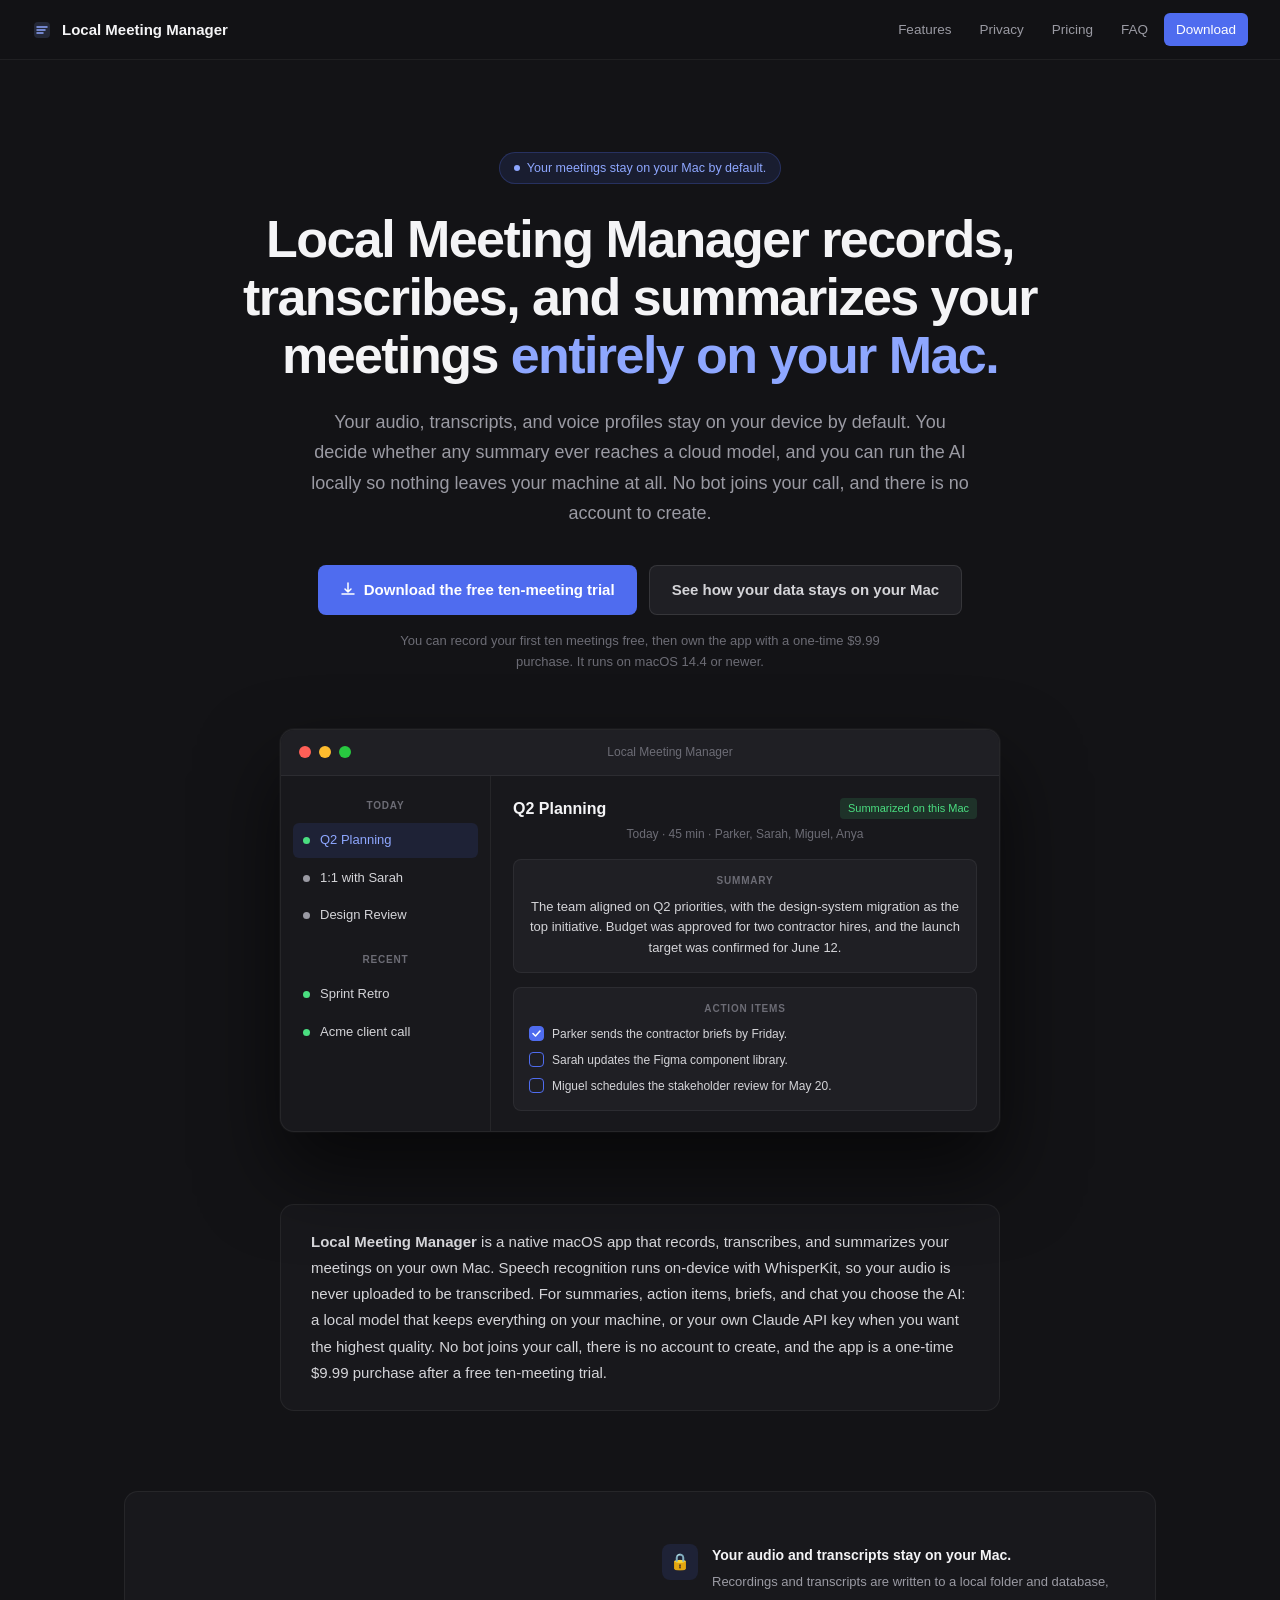
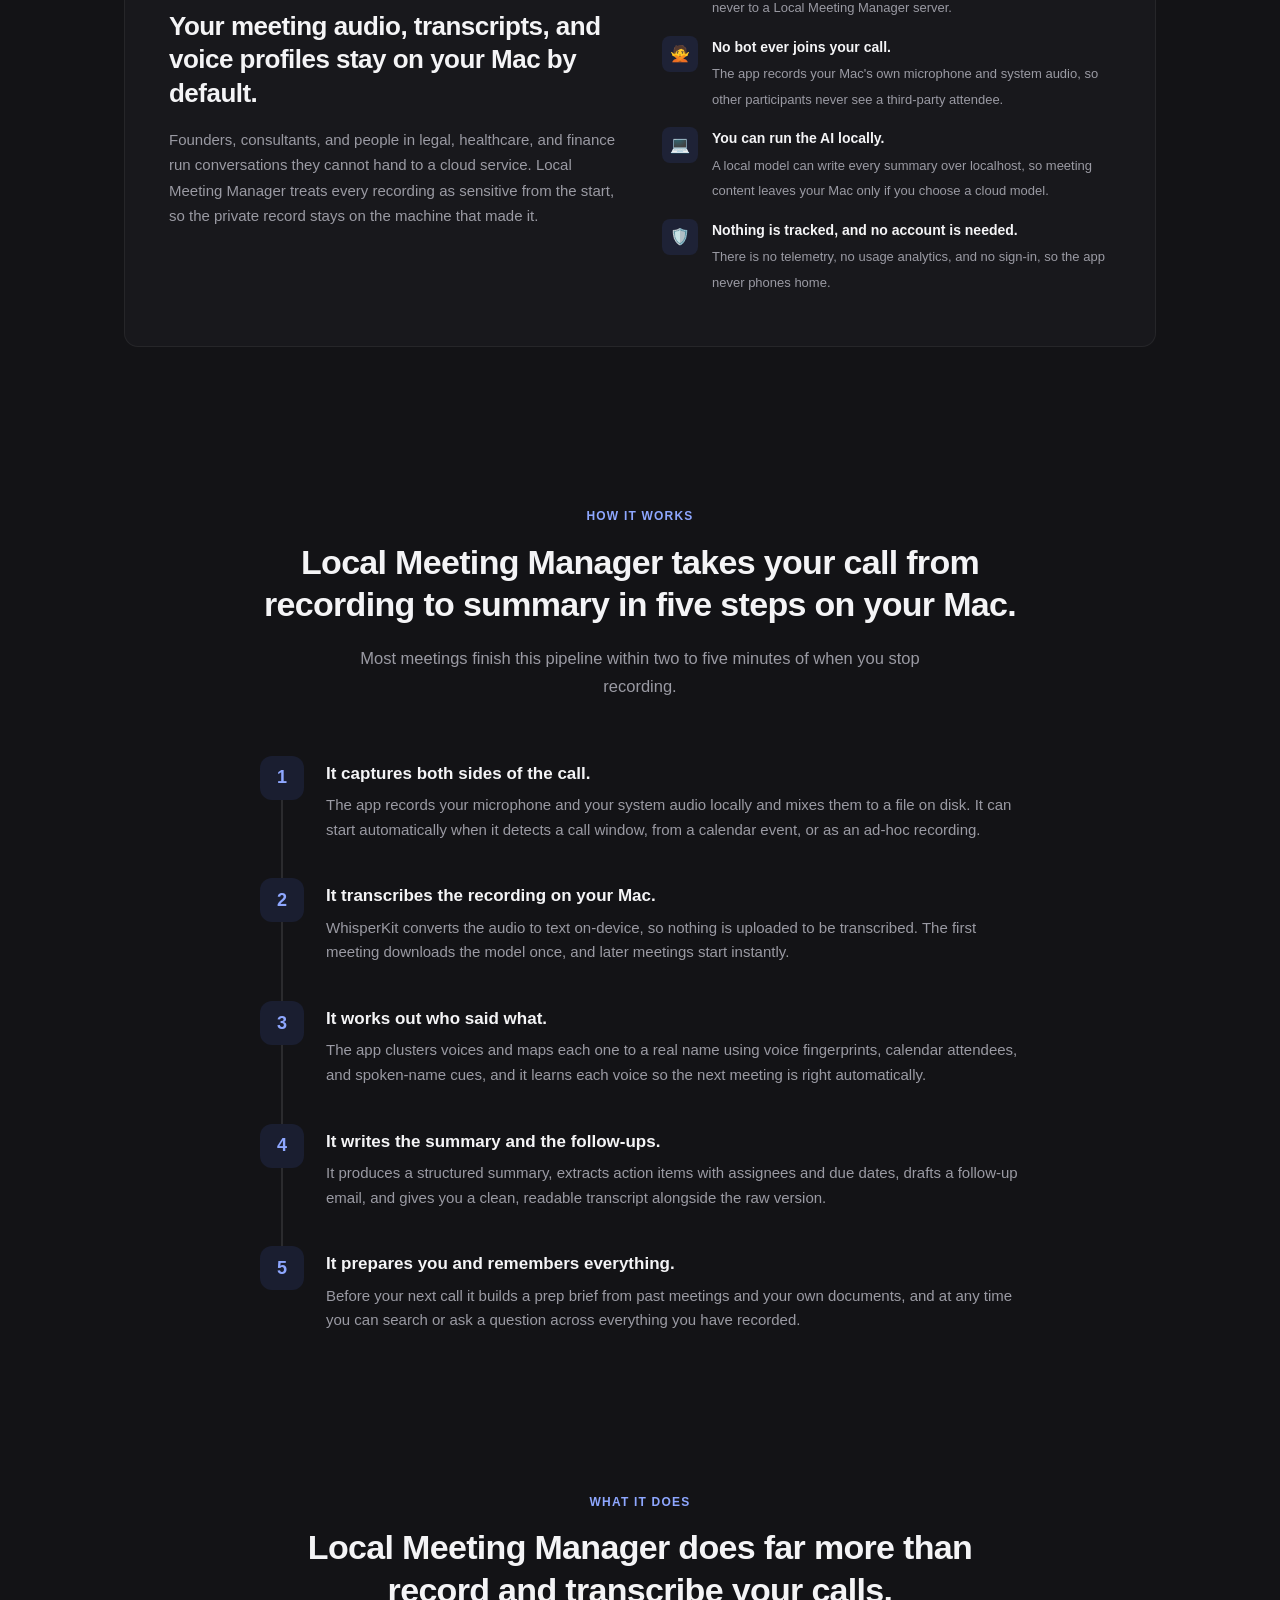
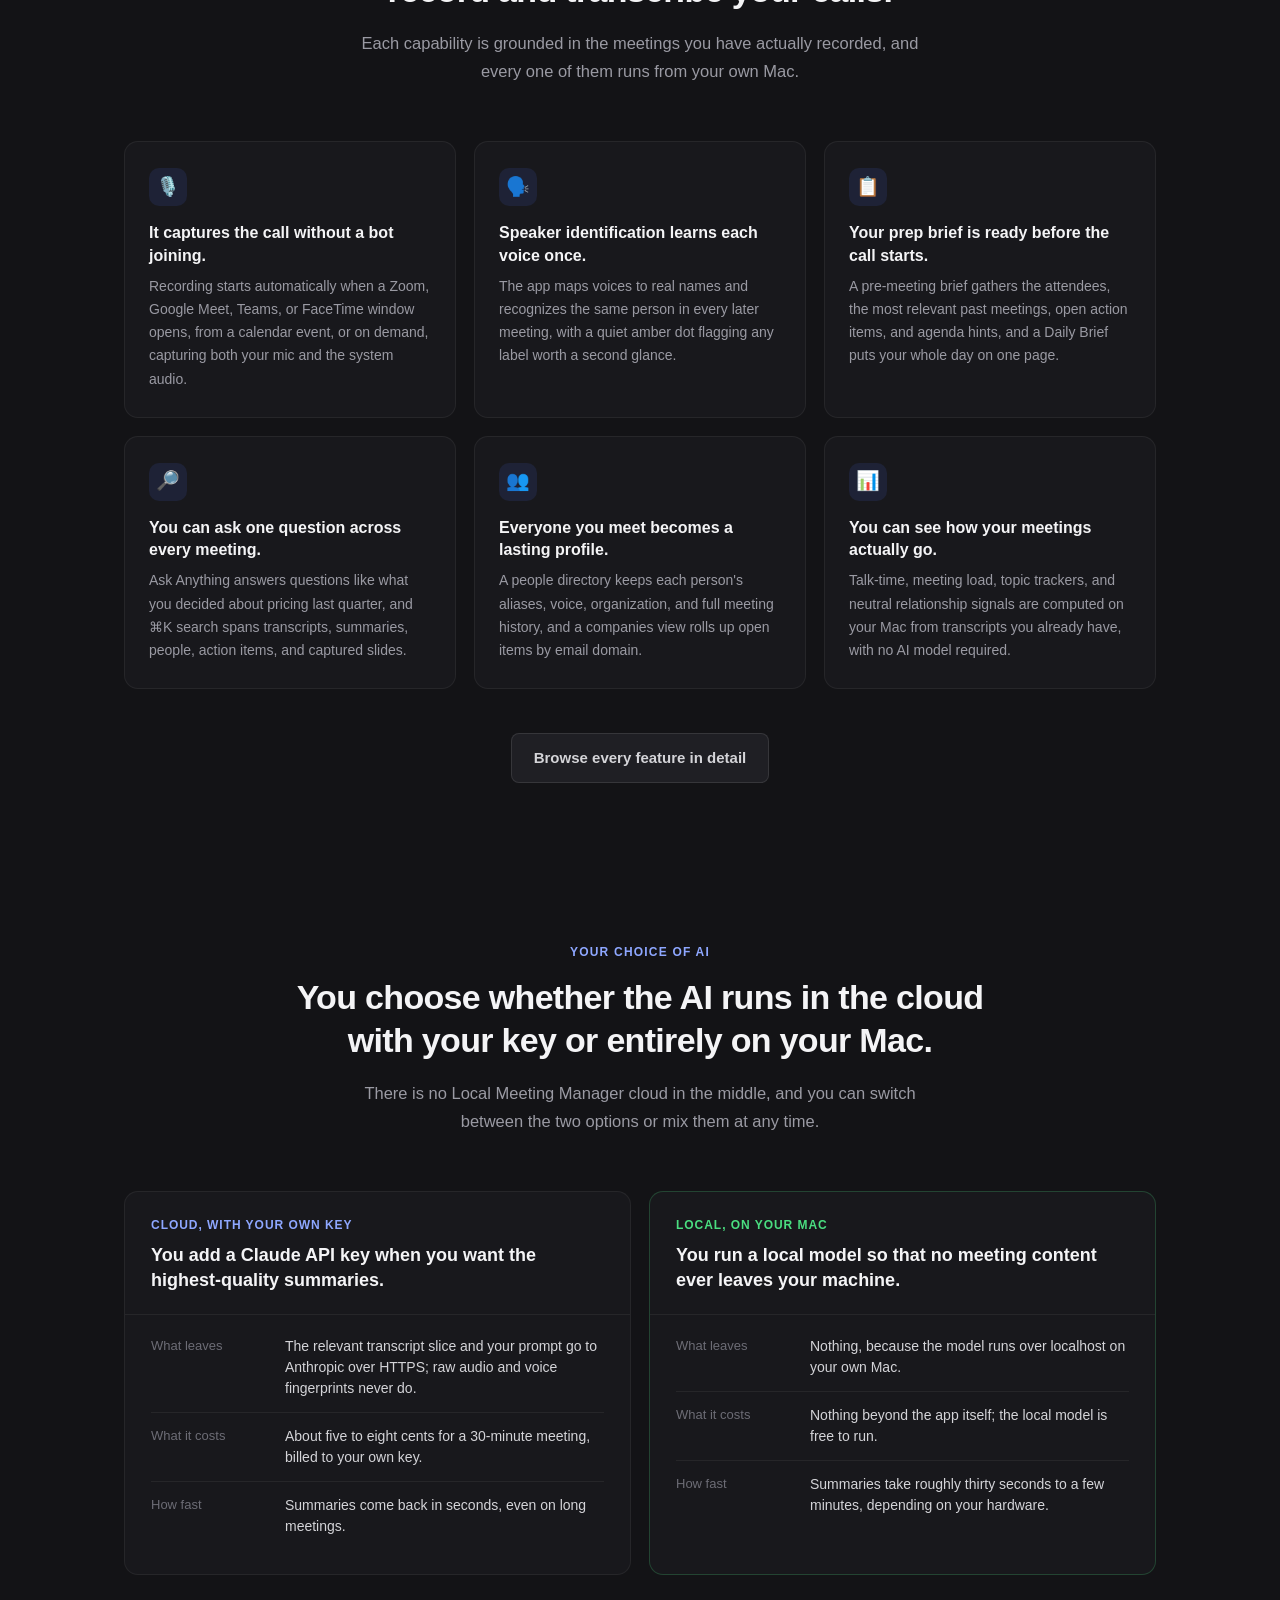
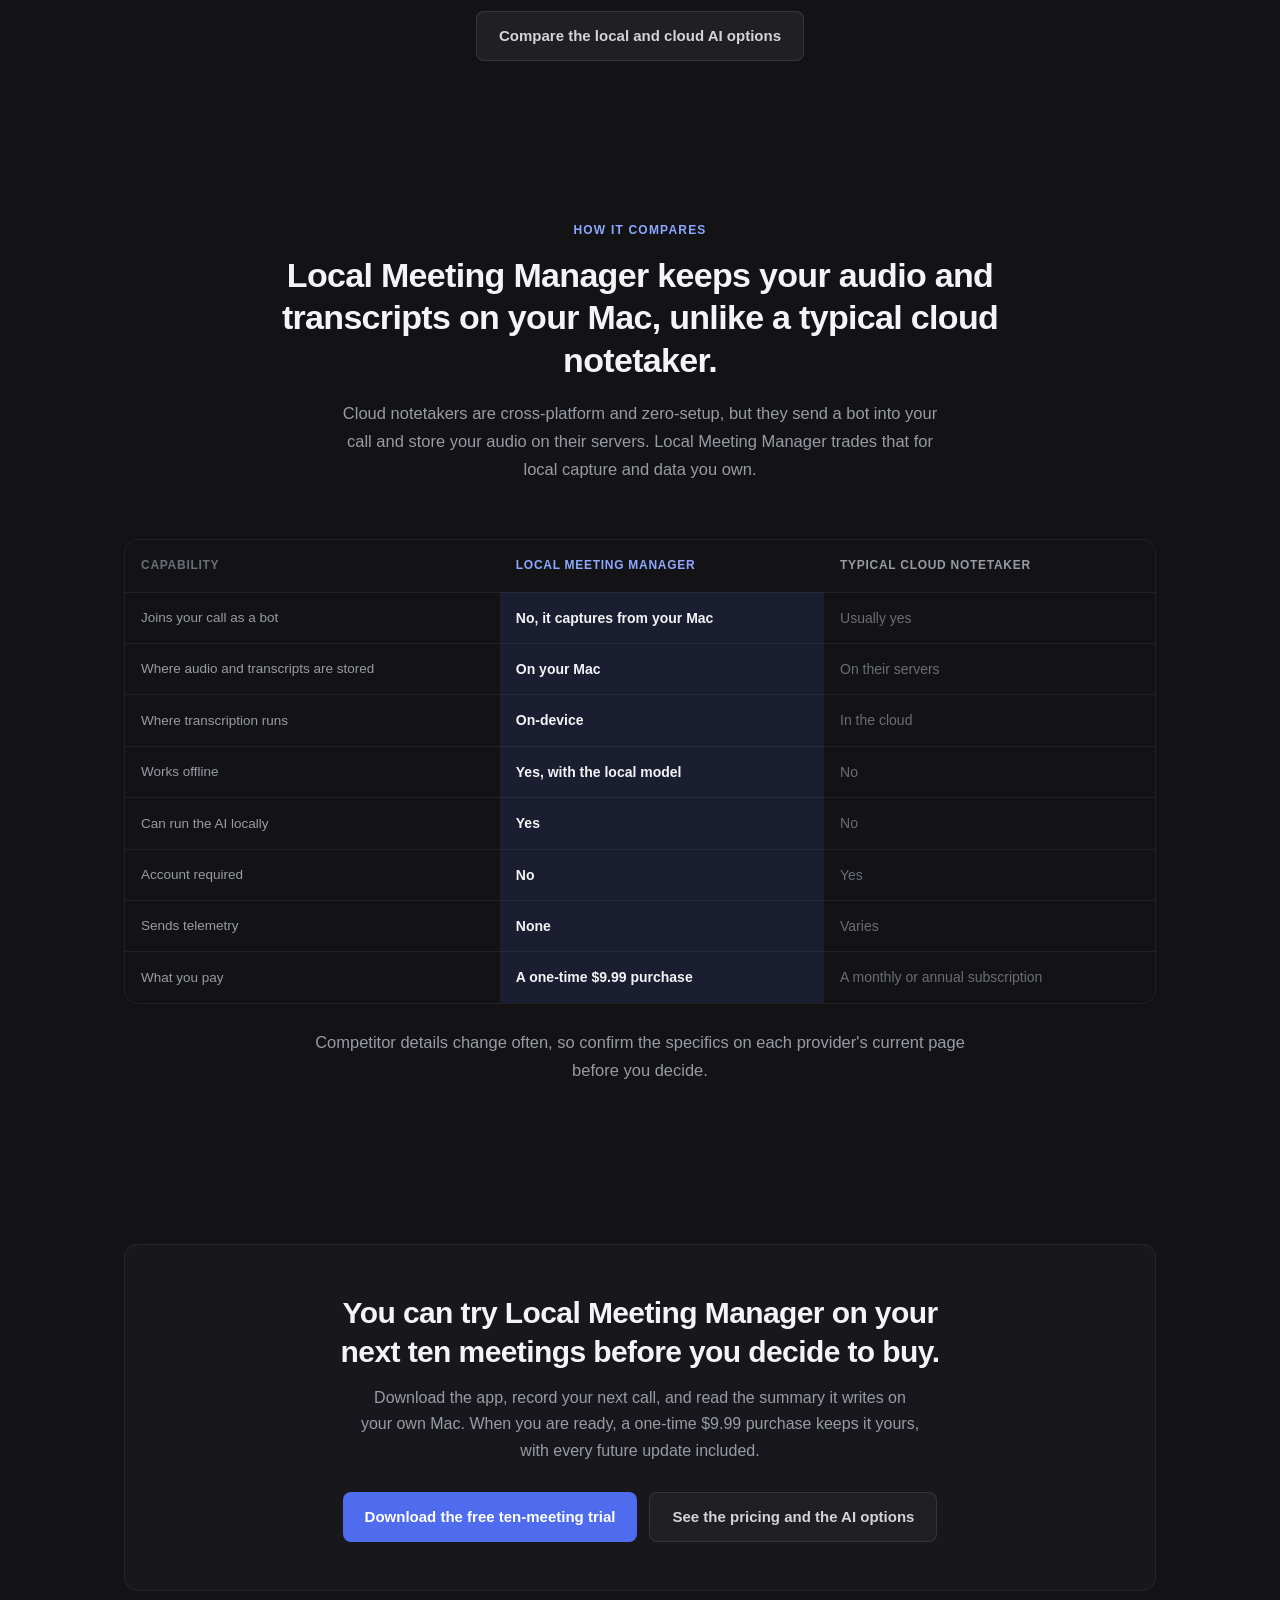
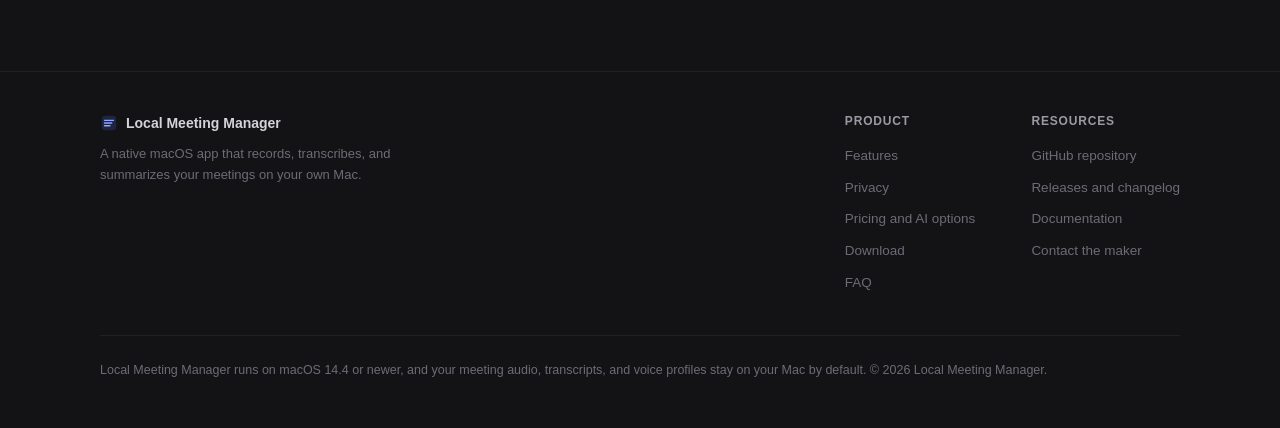
==== commit 7a937cab: "Rebrand and rewrite as multi-page Local Meeting Manager site Rework the single landing page into a s" ====
--- a/index.html
+++ b/index.html
@@ -5,27 +5,28 @@
   <meta name="viewport" content="width=device-width, initial-scale=1.0" />
 
   <!-- Primary SEO -->
-  <title>Local Chronicle — Private Meeting Recorder for Mac | No Cloud, $9.99</title>
-  <meta name="description" content="Record, transcribe, and summarize meetings entirely on your Mac. No audio ever leaves your device. No subscription. No account required. $9.99 one-time." />
+  <title>Local Meeting Manager — Record, Transcribe & Summarize Meetings on Your Mac</title>
+  <meta name="description" content="Local Meeting Manager records, transcribes, and summarizes your meetings entirely on your Mac. No bot joins your call, your data stays on your device, and you choose whether the AI runs locally or with your own Claude key. One-time $9.99 after a free trial." />
   <link rel="canonical" href="https://parkerrl-91.github.io/localchronicle-site/" />
   <meta name="robots" content="index, follow" />
-  <meta name="application-name" content="Local Chronicle" />
+  <meta name="application-name" content="Local Meeting Manager" />
+  <link rel="icon" type="image/svg+xml" href="favicon.svg" />
 
   <!-- Open Graph -->
   <meta property="og:type" content="website" />
   <meta property="og:url" content="https://parkerrl-91.github.io/localchronicle-site/" />
-  <meta property="og:title" content="Local Chronicle — Private Meeting Recorder for Mac" />
-  <meta property="og:description" content="On-device meeting transcription and AI summaries. No cloud. No subscription. No account. $9.99 one-time purchase." />
+  <meta property="og:title" content="Local Meeting Manager — Record, Transcribe & Summarize Meetings on Your Mac" />
+  <meta property="og:description" content="Your meeting audio, transcripts, and voice profiles stay on your Mac by default, and you can run the AI locally so nothing leaves your machine at all." />
   <meta property="og:image" content="https://parkerrl-91.github.io/localchronicle-site/og-image.png" />
   <meta property="og:image:width" content="1200" />
   <meta property="og:image:height" content="630" />
-  <meta property="og:site_name" content="Local Chronicle" />
+  <meta property="og:site_name" content="Local Meeting Manager" />
   <meta property="og:locale" content="en_US" />
 
   <!-- Twitter Card -->
   <meta name="twitter:card" content="summary_large_image" />
-  <meta name="twitter:title" content="Local Chronicle — Private Meeting Recorder for Mac" />
-  <meta name="twitter:description" content="On-device meeting transcription and AI summaries. No cloud. No subscription. No account. $9.99 one-time." />
+  <meta name="twitter:title" content="Local Meeting Manager — Meetings recorded, transcribed, and summarized on your Mac" />
+  <meta name="twitter:description" content="No bot joins your call, your audio and transcripts stay on your Mac, and you choose whether the AI runs locally or with your own Claude key." />
   <meta name="twitter:image" content="https://parkerrl-91.github.io/localchronicle-site/og-image.png" />
 
   <!-- JSON-LD Structured Data -->
@@ -34,31 +35,34 @@
     {
       "@context": "https://schema.org",
       "@type": "SoftwareApplication",
-      "name": "Local Chronicle",
+      "name": "Local Meeting Manager",
       "applicationCategory": "BusinessApplication",
-      "applicationSubCategory": "Meeting Recorder",
-      "operatingSystem": "macOS 14 or later",
+      "applicationSubCategory": "Meeting Recorder and Notetaker",
+      "operatingSystem": "macOS 14.4 or later",
+      "softwareVersion": "4.6.5",
       "offers": {
         "@type": "Offer",
         "price": "9.99",
         "priceCurrency": "USD",
         "availability": "https://schema.org/InStock"
       },
-      "description": "Local Chronicle records, transcribes, and summarizes meetings entirely on your Mac using on-device AI. No audio ever leaves your device. No cloud, no subscription, no account required.",
+      "description": "Local Meeting Manager is a native macOS app that records, transcribes, and summarizes your meetings on your own Mac. Speech recognition runs on-device, no bot joins the call, and you choose whether the AI runs locally or with your own Claude API key.",
       "featureList": [
-        "On-device transcription — no audio ever leaves your Mac",
-        "AI-generated meeting summaries and action items",
-        "Works with Zoom, Google Meet, Microsoft Teams, and any meeting app",
-        "No account or login required",
-        "One-time $9.99 purchase — no subscription",
-        "Works fully offline"
+        "Records your microphone and system audio locally, with no bot joining the call",
+        "Transcribes every meeting on-device with WhisperKit, at no per-meeting cost",
+        "Identifies speakers and learns each voice for later meetings",
+        "Writes summaries, extracts action items, and drafts follow-up emails",
+        "Builds a pre-meeting brief from past conversations and your own documents",
+        "Lets you ask a question across every meeting you have recorded",
+        "Runs the AI locally on your Mac or with your own Claude API key",
+        "Requires no account and sends no telemetry"
       ],
       "url": "https://parkerrl-91.github.io/localchronicle-site/"
     },
     {
       "@context": "https://schema.org",
       "@type": "Organization",
-      "name": "Local Chronicle",
+      "name": "Local Meeting Manager",
       "url": "https://parkerrl-91.github.io/localchronicle-site/"
     },
     {
@@ -70,361 +74,55 @@
         "name": "Home",
         "item": "https://parkerrl-91.github.io/localchronicle-site/"
       }]
-    },
-    {
-      "@context": "https://schema.org",
-      "@type": "FAQPage",
-      "mainEntity": [
-        {
-          "@type": "Question",
-          "name": "Does Local Chronicle upload my audio or transcripts to the cloud?",
-          "acceptedAnswer": { "@type": "Answer", "text": "No. Local Chronicle runs entirely on your Mac. Your audio, transcripts, and AI summaries never leave your device. There are no servers, no cloud storage, and no third-party data processing." }
-        },
-        {
-          "@type": "Question",
-          "name": "Do I need a subscription to use Local Chronicle?",
-          "acceptedAnswer": { "@type": "Answer", "text": "No. Local Chronicle is a one-time $9.99 purchase. There are no monthly fees, no annual renewals, and no feature paywalls. You buy it once and own it." }
-        },
-        {
-          "@type": "Question",
-          "name": "Does Local Chronicle require an account or login?",
-          "acceptedAnswer": { "@type": "Answer", "text": "No account is required. Download the app, pay once, and start recording. No email, no password, no sign-up flow." }
-        },
-        {
-          "@type": "Question",
-          "name": "Which meeting apps does Local Chronicle work with?",
-          "acceptedAnswer": { "@type": "Answer", "text": "Local Chronicle works with any app that plays audio through your Mac, including Zoom, Google Meet, Microsoft Teams, Webex, FaceTime, and in-person meetings recorded through your microphone." }
-        },
-        {
-          "@type": "Question",
-          "name": "How does Local Chronicle transcribe meetings without the cloud?",
-          "acceptedAnswer": { "@type": "Answer", "text": "Local Chronicle uses on-device speech recognition powered by WhisperKit, an optimized version of OpenAI's Whisper model that runs locally on Apple Silicon. No internet connection is needed for transcription." }
-        },
-        {
-          "@type": "Question",
-          "name": "How is Local Chronicle different from Otter.ai?",
-          "acceptedAnswer": { "@type": "Answer", "text": "Otter.ai uploads your audio to its cloud servers and requires a subscription starting at $16.99/month. Local Chronicle keeps everything on your Mac, requires no account, and costs $9.99 one time." }
-        },
-        {
-          "@type": "Question",
-          "name": "How is Local Chronicle different from Granola?",
-          "acceptedAnswer": { "@type": "Answer", "text": "Granola requires a subscription and sends audio to cloud AI for processing. Local Chronicle is a one-time purchase and runs its AI entirely on your Mac — no subscription, no cloud, no data leaving your device." }
-        },
-        {
-          "@type": "Question",
-          "name": "Does Local Chronicle work without an internet connection?",
-          "acceptedAnswer": { "@type": "Answer", "text": "Yes. Transcription and AI summarization work fully offline. An internet connection is only needed to download the app initially and to pull the AI model on first setup." }
-        },
-        {
-          "@type": "Question",
-          "name": "What Mac does Local Chronicle require?",
-          "acceptedAnswer": { "@type": "Answer", "text": "Local Chronicle requires macOS 14 (Sonoma) or later and an Apple Silicon Mac (M1 or later)." }
-        },
-        {
-          "@type": "Question",
-          "name": "What happens to my data if the company shuts down?",
-          "acceptedAnswer": { "@type": "Answer", "text": "Because everything runs on your Mac, there is no server to shut down. Your recordings and transcripts are stored locally and remain accessible regardless of what happens to the product." }
-        }
-      ]
     }
   ]
   </script>
 
-  <style>
-    *, *::before, *::after { box-sizing: border-box; margin: 0; padding: 0; }
-
-    :root {
-      --bg:            #131316;
-      --surface:       #18181C;
-      --surface-2:     #1F1F24;
-      --surface-3:     #26262C;
-      --text-primary:  #F4F4F6;
-      --text-secondary:#D4D4D8;
-      --text-tertiary: #9A9AA3;
-      --text-muted:    #6C6C75;
-      --accent:        #4F6CEF;
-      --accent-light:  #8EA7FF;
-      --accent-subtle: rgba(79,108,239,.12);
-      --success:       #4ADE80;
-      --red:           #F97268;
-      --border:        rgba(255,255,255,0.06);
-      --border-strong: rgba(255,255,255,0.10);
-      --radius:        12px;
-      --radius-sm:     8px;
-    }
-
-    html { scroll-behavior: smooth; }
-
-    body {
-      font-family: -apple-system, BlinkMacSystemFont, "SF Pro Text", "Segoe UI", sans-serif;
-      background: var(--bg);
-      color: var(--text-primary);
-      line-height: 1.6;
-      -webkit-font-smoothing: antialiased;
-    }
-
-    a { color: inherit; text-decoration: none; }
-
-    /* ── Nav ── */
-    nav {
-      position: sticky; top: 0; z-index: 100;
-      display: flex; align-items: center; justify-content: space-between;
-      padding: 0 40px; height: 60px;
-      background: rgba(19,19,22,.88);
-      backdrop-filter: blur(20px); -webkit-backdrop-filter: blur(20px);
-      border-bottom: 1px solid var(--border);
-    }
-    .nav-logo { display: flex; align-items: center; gap: 10px; font-size: 15px; font-weight: 600; }
-    .nav-logo svg { color: var(--accent-light); }
-    nav a.btn-nav {
-      font-size: 13px; font-weight: 500; color: var(--text-secondary);
-      padding: 6px 14px; border-radius: 6px; border: 1px solid var(--border-strong);
-      transition: color .15s, border-color .15s;
-    }
-    nav a.btn-nav:hover { color: var(--text-primary); border-color: rgba(255,255,255,.2); }
-
-    /* ── Shared layout ── */
-    .container {
-      max-width: 960px;
-      margin: 0 auto;
-      padding: 0 24px;
-    }
-
-    /* ── Buttons ── */
-    .btn {
-      display: inline-flex; align-items: center; gap: 8px;
-      font-size: 15px; font-weight: 600;
-      border-radius: var(--radius-sm); padding: 12px 24px;
-      cursor: pointer; transition: opacity .15s, transform .1s;
-      border: none;
-    }
-    .btn:hover { opacity: .88; transform: translateY(-1px); }
-    .btn:active { transform: translateY(0); }
-    .btn-primary { background: var(--accent); color: #fff; }
-    .btn-ghost { background: var(--surface-2); color: var(--text-secondary); border: 1px solid var(--border-strong); }
-
-    /* ── Section shared ── */
-    section { padding: 80px 0; }
-
-    .section-label {
-      font-size: 12px; font-weight: 600; color: var(--accent-light);
-      text-transform: uppercase; letter-spacing: .1em;
-      text-align: center; margin-bottom: 12px;
-    }
-    .section-title {
-      font-size: clamp(26px, 4vw, 38px); font-weight: 700;
-      letter-spacing: -.02em; text-align: center;
-      margin-bottom: 16px; color: var(--text-primary);
-    }
-    .section-sub {
-      font-size: 17px; color: var(--text-tertiary);
-      text-align: center; max-width: 520px;
-      margin: 0 auto 56px; line-height: 1.7;
-    }
-
-    /* ── Hero ── */
-    .hero {
-      display: flex; flex-direction: column; align-items: center;
-      text-align: center; padding: 96px 24px 80px;
-      max-width: 780px; margin: 0 auto;
-    }
-    .badge {
-      display: inline-flex; align-items: center; gap: 6px;
-      font-size: 12px; font-weight: 500; color: var(--accent-light);
-      background: var(--accent-subtle); border: 1px solid rgba(79,108,239,.25);
-      border-radius: 99px; padding: 4px 12px; margin-bottom: 28px;
-    }
-    .badge-dot { width: 6px; height: 6px; border-radius: 50%; background: var(--accent-light); }
-    h1 {
-      font-size: clamp(36px, 6vw, 60px); font-weight: 700;
-      line-height: 1.1; letter-spacing: -.03em; margin-bottom: 20px;
-    }
-    h1 span { color: var(--accent-light); }
-    .hero-sub { font-size: 18px; color: var(--text-tertiary); max-width: 520px; margin: 0 auto 40px; line-height: 1.7; }
-    .hero-actions { display: flex; gap: 12px; flex-wrap: wrap; justify-content: center; margin-bottom: 16px; }
-    .hero-note { font-size: 13px; color: var(--text-muted); }
-
-    /* Direct answer paragraph — crawled by AI engines */
-    .direct-answer {
-      max-width: 680px; margin: 0 auto;
-      padding: 24px 32px;
-      background: var(--surface);
-      border: 1px solid var(--border);
-      border-radius: var(--radius);
-      font-size: 15px; color: var(--text-secondary); line-height: 1.75;
-      text-align: left;
-    }
-
-    /* ── App Window Mockup ── */
-    .hero-card-wrap { width: 100%; max-width: 660px; margin: 56px auto 0; }
-    .app-window {
-      background: var(--surface); border: 1px solid var(--border); border-radius: 14px;
-      overflow: hidden; box-shadow: 0 40px 80px rgba(0,0,0,.6), 0 0 0 1px rgba(255,255,255,.04);
-    }
-    .window-bar {
-      display: flex; align-items: center; gap: 8px;
-      padding: 14px 18px; background: var(--surface-2); border-bottom: 1px solid var(--border);
-    }
-    .dot { width: 12px; height: 12px; border-radius: 50%; }
-    .dot-red { background: #FF5F57; } .dot-amber { background: #FEBC2E; } .dot-green { background: #28C840; }
-    .window-title { flex: 1; text-align: center; font-size: 12px; font-weight: 500; color: var(--text-muted); }
-    .window-body { display: grid; grid-template-columns: 200px 1fr; min-height: 300px; }
-    .sidebar { border-right: 1px solid var(--border); padding: 16px 12px; display: flex; flex-direction: column; gap: 4px; }
-    .sidebar-label { font-size: 10px; font-weight: 600; color: var(--text-muted); text-transform: uppercase; letter-spacing: .08em; padding: 4px 8px 8px; }
-    .sidebar-item { display: flex; align-items: center; gap: 10px; padding: 7px 10px; border-radius: 6px; font-size: 13px; color: var(--text-secondary); }
-    .sidebar-item.active { background: var(--accent-subtle); color: var(--accent-light); }
-    .s-dot { width: 7px; height: 7px; border-radius: 50%; flex-shrink: 0; }
-    .content-pane { padding: 20px 22px; display: flex; flex-direction: column; gap: 14px; }
-    .meeting-title-row { display: flex; align-items: center; justify-content: space-between; gap: 12px; }
-    .meeting-title { font-size: 16px; font-weight: 600; }
-    .meeting-meta { font-size: 12px; color: var(--text-muted); }
-    .tag { display: inline-flex; align-items: center; font-size: 11px; font-weight: 500; padding: 2px 8px; border-radius: 4px; }
-    .tag-success { background: rgba(74,222,128,.12); color: var(--success); }
-    .summary-card { background: var(--surface-2); border: 1px solid var(--border); border-radius: 8px; padding: 13px 15px; }
-    .card-label { font-size: 10px; font-weight: 600; color: var(--text-muted); text-transform: uppercase; letter-spacing: .08em; margin-bottom: 8px; }
-    .card-text { font-size: 13px; color: var(--text-secondary); line-height: 1.6; }
-    .action-item { display: flex; align-items: flex-start; gap: 8px; font-size: 12px; color: var(--text-secondary); margin-top: 7px; }
-    .check { width: 15px; height: 15px; border: 1.5px solid var(--accent); border-radius: 4px; flex-shrink: 0; margin-top: 1px; display: flex; align-items: center; justify-content: center; }
-    .check.done { background: var(--accent); border-color: var(--accent); }
-
-    /* ── How It Works ── */
-    .steps {
-      display: grid; grid-template-columns: repeat(3, 1fr);
-      gap: 2px; background: var(--border);
-      border: 1px solid var(--border); border-radius: var(--radius); overflow: hidden;
-    }
-    .step { background: var(--surface); padding: 32px 28px; display: flex; flex-direction: column; gap: 14px; }
-    .step-num { font-size: 12px; font-weight: 600; color: var(--text-muted); letter-spacing: .06em; }
-    .step-icon { width: 40px; height: 40px; border-radius: 10px; display: flex; align-items: center; justify-content: center; font-size: 20px; }
-    .step-icon-red    { background: rgba(249,114,104,.12); }
-    .step-icon-accent { background: var(--accent-subtle); }
-    .step-icon-violet { background: rgba(167,139,250,.12); }
-    .step h3 { font-size: 17px; font-weight: 600; }
-    .step p { font-size: 14px; color: var(--text-tertiary); line-height: 1.65; }
-
-    /* ── Privacy ── */
-    .privacy-block {
-      background: var(--surface); border: 1px solid var(--border); border-radius: var(--radius);
-      padding: 56px 48px; display: grid; grid-template-columns: 1fr 1fr; gap: 48px; align-items: center;
-    }
-    .privacy-left h2 { font-size: 28px; font-weight: 700; letter-spacing: -.02em; line-height: 1.25; margin-bottom: 16px; }
-    .privacy-left p { font-size: 15px; color: var(--text-tertiary); line-height: 1.7; }
-    .privacy-list { display: flex; flex-direction: column; gap: 16px; }
-    .privacy-item { display: flex; align-items: flex-start; gap: 14px; }
-    .privacy-icon { width: 36px; height: 36px; border-radius: 8px; background: var(--accent-subtle); display: flex; align-items: center; justify-content: center; font-size: 16px; flex-shrink: 0; }
-    .privacy-item-text strong { display: block; font-size: 14px; font-weight: 600; margin-bottom: 2px; }
-    .privacy-item-text span { font-size: 13px; color: var(--text-tertiary); }
-
-    /* ── Comparison ── */
-    .comparison-wrap { overflow-x: auto; }
-    table { width: 100%; border-collapse: collapse; font-size: 14px; }
-    thead tr { border-bottom: 1px solid var(--border); }
-    th { padding: 12px 16px; font-weight: 600; color: var(--text-tertiary); text-align: left; font-size: 12px; text-transform: uppercase; letter-spacing: .06em; }
-    th:first-child { color: var(--text-muted); }
-    th.hl { color: var(--accent-light); }
-    td { padding: 14px 16px; border-bottom: 1px solid var(--border); color: var(--text-secondary); vertical-align: middle; }
-    td:first-child { color: var(--text-tertiary); font-size: 13px; }
-    td.hl { font-weight: 600; color: var(--text-primary); }
-    .yes { color: var(--success); font-weight: 600; }
-    .no  { color: var(--text-muted); }
-    tbody tr:last-child td { border-bottom: none; }
-    tbody tr:hover td { background: var(--surface-2); }
-
-    /* ── Pricing ── */
-    .pricing-center {
-      display: flex;
-      flex-direction: column;
-      align-items: center;
-    }
-    .pricing-card {
-      width: 100%;
-      max-width: 440px;
-      background: var(--surface); border: 1px solid var(--border); border-radius: var(--radius); overflow: hidden;
-    }
-    .pricing-header { padding: 32px 32px 24px; border-bottom: 1px solid var(--border); }
-    .pricing-label { font-size: 12px; font-weight: 600; color: var(--accent-light); text-transform: uppercase; letter-spacing: .08em; margin-bottom: 16px; }
-    .price { display: flex; align-items: baseline; gap: 4px; margin-bottom: 8px; }
-    .price-amount { font-size: 52px; font-weight: 700; letter-spacing: -.03em; }
-    .price-currency { font-size: 20px; font-weight: 500; color: var(--text-secondary); align-self: flex-start; margin-top: 14px; }
-    .price-period { font-size: 15px; color: var(--text-muted); }
-    .pricing-body { padding: 24px 32px 32px; }
-    .feature-list { list-style: none; display: flex; flex-direction: column; gap: 12px; margin-bottom: 28px; }
-    .feature-list li { display: flex; align-items: center; gap: 10px; font-size: 14px; color: var(--text-secondary); }
-    .feature-list li::before {
-      content: ''; width: 18px; height: 18px; border-radius: 50%; flex-shrink: 0;
-      background: rgba(74,222,128,.14) url("data:image/svg+xml,%3Csvg width='10' height='8' viewBox='0 0 10 8' fill='none' xmlns='http://www.w3.org/2000/svg'%3E%3Cpath d='M1 4L3.5 6.5L9 1' stroke='%234ADE80' stroke-width='1.5' stroke-linecap='round' stroke-linejoin='round'/%3E%3C/svg%3E") no-repeat center;
-    }
-    .trial-note { font-size: 13px; color: var(--text-muted); text-align: center; margin-top: 16px; }
-    .reqs { display: flex; justify-content: center; gap: 32px; flex-wrap: wrap; margin-top: 40px; }
-    .req { display: flex; align-items: center; gap: 8px; font-size: 14px; color: var(--text-tertiary); }
-    .req svg { color: var(--text-muted); }
-
-    /* ── FAQ ── */
-    .faq-grid { display: flex; flex-direction: column; gap: 0; border: 1px solid var(--border); border-radius: var(--radius); overflow: hidden; }
-    .faq-item { padding: 20px 24px; border-bottom: 1px solid var(--border); }
-    .faq-item:last-child { border-bottom: none; }
-    .faq-q { font-size: 15px; font-weight: 600; color: var(--text-primary); margin-bottom: 8px; }
-    .faq-a { font-size: 14px; color: var(--text-tertiary); line-height: 1.7; }
-
-    /* ── Footer ── */
-    footer {
-      border-top: 1px solid var(--border); padding: 32px 40px;
-      display: flex; align-items: center; justify-content: space-between; flex-wrap: wrap; gap: 16px;
-    }
-    .footer-logo { display: flex; align-items: center; gap: 8px; font-size: 14px; font-weight: 600; color: var(--text-secondary); }
-    .footer-links { display: flex; gap: 24px; }
-    .footer-links a { font-size: 13px; color: var(--text-muted); transition: color .15s; }
-    .footer-links a:hover { color: var(--text-secondary); }
-
-    /* ── Responsive ── */
-    @media (max-width: 700px) {
-      nav { padding: 0 20px; }
-      .steps { grid-template-columns: 1fr; }
-      .privacy-block { grid-template-columns: 1fr; padding: 36px 28px; }
-      .window-body { grid-template-columns: 1fr; }
-      .sidebar { display: none; }
-      footer { flex-direction: column; align-items: flex-start; }
-      .direct-answer { padding: 20px; }
-    }
-  </style>
+  <link rel="stylesheet" href="styles.css" />
 </head>
 <body>
 
-<!-- Nav -->
+<!-- Navigation -->
 <nav>
-  <div class="nav-logo">
+  <a href="index.html" class="nav-logo">
     <svg width="20" height="20" viewBox="0 0 20 20" fill="none">
       <rect x="2" y="2" width="16" height="16" rx="4" fill="currentColor" opacity=".15"/>
       <path d="M5 7h10M5 10h8M5 13h6" stroke="currentColor" stroke-width="1.5" stroke-linecap="round"/>
     </svg>
-    Local Chronicle
-  </div>
-  <a href="#pricing" class="btn-nav">Download free</a>
+    Local Meeting Manager
+  </a>
+  <div class="nav-links">
+    <a href="features.html">Features</a>
+    <a href="privacy.html">Privacy</a>
+    <a href="pricing.html">Pricing</a>
+    <a href="faq.html">FAQ</a>
+    <a href="download.html" class="btn-nav">Download</a>
+  </div>
 </nav>
 
 <!-- Hero -->
-<div class="hero">
-  <div class="badge"><span class="badge-dot"></span>100% on-device · No account required</div>
-
-  <h1>Private meeting recorder<br><span>for Mac.</span></h1>
-
-  <p class="hero-sub">Transcription and AI summaries that run entirely on your Mac. No audio ever leaves your device.</p>
+<header class="hero">
+  <div class="badge"><span class="badge-dot"></span>Your meetings stay on your Mac by default.</div>
+
+  <h1>Local Meeting Manager records, transcribes, and summarizes your meetings <span class="accent">entirely on your Mac.</span></h1>
+
+  <p class="hero-sub">Your audio, transcripts, and voice profiles stay on your device by default. You decide whether any summary ever reaches a cloud model, and you can run the AI locally so nothing leaves your machine at all. No bot joins your call, and there is no account to create.</p>
 
   <div class="hero-actions">
-    <a href="#pricing" class="btn btn-primary">
+    <a href="download.html" class="btn btn-primary">
       <svg width="16" height="16" viewBox="0 0 16 16" fill="none"><path d="M8 1v9M5 7l3 3 3-3M2 12h12" stroke="currentColor" stroke-width="1.5" stroke-linecap="round" stroke-linejoin="round"/></svg>
-      Download free
+      Download the free ten-meeting trial
     </a>
-    <a href="#how-it-works" class="btn btn-ghost">See how it works</a>
-  </div>
-  <p class="hero-note">10 meetings free · $9.99 one-time to unlock · macOS 14+ Apple Silicon</p>
+    <a href="privacy.html" class="btn btn-ghost">See how your data stays on your Mac</a>
+  </div>
+  <p class="hero-note">You can record your first ten meetings free, then own the app with a one-time $9.99 purchase. It runs on macOS 14.4 or newer.</p>
 
   <!-- App window mockup -->
   <div class="hero-card-wrap">
     <div class="app-window">
       <div class="window-bar">
         <span class="dot dot-red"></span><span class="dot dot-amber"></span><span class="dot dot-green"></span>
-        <span class="window-title">Local Chronicle</span>
+        <span class="window-title">Local Meeting Manager</span>
       </div>
       <div class="window-body">
         <div class="sidebar">
@@ -434,97 +132,194 @@
           <div class="sidebar-item"><span class="s-dot" style="background:#9A9AA3"></span>Design Review</div>
           <div class="sidebar-label" style="margin-top:10px">Recent</div>
           <div class="sidebar-item"><span class="s-dot" style="background:#4ADE80"></span>Sprint Retro</div>
-          <div class="sidebar-item"><span class="s-dot" style="background:#4ADE80"></span>Client Call</div>
+          <div class="sidebar-item"><span class="s-dot" style="background:#4ADE80"></span>Acme client call</div>
         </div>
         <div class="content-pane">
           <div>
             <div class="meeting-title-row">
               <span class="meeting-title">Q2 Planning</span>
-              <span class="tag tag-success">Complete</span>
+              <span class="tag tag-success">Summarized on this Mac</span>
             </div>
             <div class="meeting-meta" style="margin-top:4px">Today · 45 min · Parker, Sarah, Miguel, Anya</div>
           </div>
           <div class="summary-card">
-            <div class="card-label">AI Summary</div>
-            <div class="card-text">Team aligned on Q2 priorities with design system migration as the top initiative. Budget approved for two contractor hires. Launch target confirmed for June 12.</div>
+            <div class="card-label">Summary</div>
+            <div class="card-text">The team aligned on Q2 priorities, with the design-system migration as the top initiative. Budget was approved for two contractor hires, and the launch target was confirmed for June 12.</div>
           </div>
           <div class="summary-card">
-            <div class="card-label">Action Items</div>
+            <div class="card-label">Action items</div>
             <div class="action-item">
               <div class="check done"><svg width="9" height="7" viewBox="0 0 9 7" fill="none"><path d="M1 3.5L3.5 6 8 1" stroke="white" stroke-width="1.5" stroke-linecap="round" stroke-linejoin="round"/></svg></div>
-              Parker — send contractor briefs by Friday
+              Parker sends the contractor briefs by Friday.
             </div>
-            <div class="action-item"><div class="check"></div>Sarah — update Figma component library</div>
-            <div class="action-item"><div class="check"></div>Miguel — schedule stakeholder review May 20</div>
+            <div class="action-item"><div class="check"></div>Sarah updates the Figma component library.</div>
+            <div class="action-item"><div class="check"></div>Miguel schedules the stakeholder review for May 20.</div>
           </div>
         </div>
       </div>
     </div>
   </div>
-</div>
-
-<!-- Direct answer paragraph — crawled by AI engines for citation -->
-<div class="container" style="padding-bottom: 0;">
+</header>
+
+<!-- Direct answer paragraph — written so AI search engines can quote it -->
+<div class="container" style="padding-bottom:0;">
   <p class="direct-answer">
-    <strong>Local Chronicle</strong> is a Mac app that records, transcribes, and summarizes meetings entirely on your device. Unlike Otter.ai, Fireflies, or Granola, it never uploads your audio or transcripts to any server. Transcription is powered by on-device AI using WhisperKit, and AI summaries run locally using Ollama — no internet connection required. It costs <strong>$9.99 as a one-time purchase</strong> with no subscription, no account, and a 10-meeting free trial.
+    <strong>Local Meeting Manager</strong> is a native macOS app that records, transcribes, and summarizes your meetings on your own Mac. Speech recognition runs on-device with WhisperKit, so your audio is never uploaded to be transcribed. For summaries, action items, briefs, and chat you choose the AI: a local model that keeps everything on your machine, or your own Claude API key when you want the highest quality. No bot joins your call, there is no account to create, and the app is a one-time $9.99 purchase after a free ten-meeting trial.
   </p>
 </div>
 
-<!-- How It Works -->
-<section id="how-it-works">
-  <div class="container">
-    <div class="section-label">How it works</div>
-    <h2 class="section-title">Three steps. Nothing uploaded.</h2>
-    <p class="section-sub">Every step — from audio capture to finished summary — runs on your Mac.</p>
-    <div class="steps">
-      <div class="step">
-        <div class="step-num">01</div>
-        <div class="step-icon step-icon-red">🎙</div>
-        <h3>Record</h3>
-        <p>Hit record at the start of your meeting. Local Chronicle captures your mic and system audio from Zoom, Meet, Teams, or any app — no bot joins the call.</p>
-      </div>
-      <div class="step">
-        <div class="step-num">02</div>
-        <div class="step-icon step-icon-accent">⚡</div>
-        <h3>Transcribe</h3>
-        <p>WhisperKit runs on-device, turning speech to text in real time. Works fully offline. No audio is ever uploaded to a server.</p>
-      </div>
-      <div class="step">
-        <div class="step-num">03</div>
-        <div class="step-icon step-icon-violet">✦</div>
-        <h3>Summarise</h3>
-        <p>A local AI model reads your transcript and writes a structured summary with key decisions and action items — stored only on your Mac.</p>
-      </div>
-    </div>
-  </div>
-</section>
-
-<!-- Privacy -->
-<section>
+<!-- Privacy wedge -->
+<section id="privacy">
   <div class="container">
     <div class="privacy-block">
       <div class="privacy-left">
-        <h2>Built for people who can't share their meetings.</h2>
-        <p>Lawyers, consultants, therapists, executives — anyone working with sensitive conversations needs a recorder that keeps data local. Local Chronicle was built for exactly that.</p>
+        <h2>Your meeting audio, transcripts, and voice profiles stay on your Mac by default.</h2>
+        <p>Founders, consultants, and people in legal, healthcare, and finance run conversations they cannot hand to a cloud service. Local Meeting Manager treats every recording as sensitive from the start, so the private record stays on the machine that made it.</p>
       </div>
       <div class="privacy-list">
         <div class="privacy-item">
           <div class="privacy-icon">🔒</div>
-          <div class="privacy-item-text"><strong>Audio never leaves your Mac</strong><span>No upload, no cloud processing, no third-party servers</span></div>
+          <div class="privacy-item-text"><strong>Your audio and transcripts stay on your Mac.</strong><span>Recordings and transcripts are written to a local folder and database, never to a Local Meeting Manager server.</span></div>
         </div>
         <div class="privacy-item">
-          <div class="privacy-icon">🚫</div>
-          <div class="privacy-item-text"><strong>No account required</strong><span>Download, record, done. Nothing to sign up for</span></div>
+          <div class="privacy-icon">🙅</div>
+          <div class="privacy-item-text"><strong>No bot ever joins your call.</strong><span>The app records your Mac's own microphone and system audio, so other participants never see a third-party attendee.</span></div>
         </div>
         <div class="privacy-item">
           <div class="privacy-icon">💻</div>
-          <div class="privacy-item-text"><strong>Works fully offline</strong><span>Transcription and AI summaries run in your Mac's memory</span></div>
+          <div class="privacy-item-text"><strong>You can run the AI locally.</strong><span>A local model can write every summary over localhost, so meeting content leaves your Mac only if you choose a cloud model.</span></div>
         </div>
         <div class="privacy-item">
-          <div class="privacy-icon">🛡</div>
-          <div class="privacy-item-text"><strong>Survives company shutdown</strong><span>No server to switch off — your data stays yours</span></div>
-        </div>
-      </div>
+          <div class="privacy-icon">🛡️</div>
+          <div class="privacy-item-text"><strong>Nothing is tracked, and no account is needed.</strong><span>There is no telemetry, no usage analytics, and no sign-in, so the app never phones home.</span></div>
+        </div>
+      </div>
+    </div>
+  </div>
+</section>
+
+<!-- How it works -->
+<section id="how-it-works">
+  <div class="container">
+    <div class="section-label">How it works</div>
+    <h2 class="section-title">Local Meeting Manager takes your call from recording to summary in five steps on your Mac.</h2>
+    <p class="section-sub">Most meetings finish this pipeline within two to five minutes of when you stop recording.</p>
+    <div class="pipeline">
+      <div class="pipeline-step">
+        <div class="pipeline-num">1</div>
+        <div class="pipeline-body">
+          <h3>It captures both sides of the call.</h3>
+          <p>The app records your microphone and your system audio locally and mixes them to a file on disk. It can start automatically when it detects a call window, from a calendar event, or as an ad-hoc recording.</p>
+        </div>
+      </div>
+      <div class="pipeline-step">
+        <div class="pipeline-num">2</div>
+        <div class="pipeline-body">
+          <h3>It transcribes the recording on your Mac.</h3>
+          <p>WhisperKit converts the audio to text on-device, so nothing is uploaded to be transcribed. The first meeting downloads the model once, and later meetings start instantly.</p>
+        </div>
+      </div>
+      <div class="pipeline-step">
+        <div class="pipeline-num">3</div>
+        <div class="pipeline-body">
+          <h3>It works out who said what.</h3>
+          <p>The app clusters voices and maps each one to a real name using voice fingerprints, calendar attendees, and spoken-name cues, and it learns each voice so the next meeting is right automatically.</p>
+        </div>
+      </div>
+      <div class="pipeline-step">
+        <div class="pipeline-num">4</div>
+        <div class="pipeline-body">
+          <h3>It writes the summary and the follow-ups.</h3>
+          <p>It produces a structured summary, extracts action items with assignees and due dates, drafts a follow-up email, and gives you a clean, readable transcript alongside the raw version.</p>
+        </div>
+      </div>
+      <div class="pipeline-step">
+        <div class="pipeline-num">5</div>
+        <div class="pipeline-body">
+          <h3>It prepares you and remembers everything.</h3>
+          <p>Before your next call it builds a prep brief from past meetings and your own documents, and at any time you can search or ask a question across everything you have recorded.</p>
+        </div>
+      </div>
+    </div>
+  </div>
+</section>
+
+<!-- Feature highlight grid -->
+<section id="features">
+  <div class="container">
+    <div class="section-label">What it does</div>
+    <h2 class="section-title">Local Meeting Manager does far more than record and transcribe your calls.</h2>
+    <p class="section-sub">Each capability is grounded in the meetings you have actually recorded, and every one of them runs from your own Mac.</p>
+    <div class="feature-grid">
+      <div class="feature-card">
+        <div class="fc-icon">🎙️</div>
+        <h3>It captures the call without a bot joining.</h3>
+        <p>Recording starts automatically when a Zoom, Google Meet, Teams, or FaceTime window opens, from a calendar event, or on demand, capturing both your mic and the system audio.</p>
+      </div>
+      <div class="feature-card">
+        <div class="fc-icon">🗣️</div>
+        <h3>Speaker identification learns each voice once.</h3>
+        <p>The app maps voices to real names and recognizes the same person in every later meeting, with a quiet amber dot flagging any label worth a second glance.</p>
+      </div>
+      <div class="feature-card">
+        <div class="fc-icon">📋</div>
+        <h3>Your prep brief is ready before the call starts.</h3>
+        <p>A pre-meeting brief gathers the attendees, the most relevant past meetings, open action items, and agenda hints, and a Daily Brief puts your whole day on one page.</p>
+      </div>
+      <div class="feature-card">
+        <div class="fc-icon">🔎</div>
+        <h3>You can ask one question across every meeting.</h3>
+        <p>Ask Anything answers questions like what you decided about pricing last quarter, and ⌘K search spans transcripts, summaries, people, action items, and captured slides.</p>
+      </div>
+      <div class="feature-card">
+        <div class="fc-icon">👥</div>
+        <h3>Everyone you meet becomes a lasting profile.</h3>
+        <p>A people directory keeps each person's aliases, voice, organization, and full meeting history, and a companies view rolls up open items by email domain.</p>
+      </div>
+      <div class="feature-card">
+        <div class="fc-icon">📊</div>
+        <h3>You can see how your meetings actually go.</h3>
+        <p>Talk-time, meeting load, topic trackers, and neutral relationship signals are computed on your Mac from transcripts you already have, with no AI model required.</p>
+      </div>
+    </div>
+    <div style="text-align:center; margin-top:44px;">
+      <a href="features.html" class="btn btn-ghost">Browse every feature in detail</a>
+    </div>
+  </div>
+</section>
+
+<!-- AI choice -->
+<section id="ai">
+  <div class="container">
+    <div class="section-label">Your choice of AI</div>
+    <h2 class="section-title">You choose whether the AI runs in the cloud with your key or entirely on your Mac.</h2>
+    <p class="section-sub">There is no Local Meeting Manager cloud in the middle, and you can switch between the two options or mix them at any time.</p>
+    <div class="ai-grid">
+      <div class="ai-panel">
+        <div class="ai-panel-head">
+          <div class="ai-kicker">Cloud, with your own key</div>
+          <h3>You add a Claude API key when you want the highest-quality summaries.</h3>
+        </div>
+        <div class="ai-rows">
+          <div class="ai-row"><span class="ai-k">What leaves</span><span class="ai-v">The relevant transcript slice and your prompt go to Anthropic over HTTPS; raw audio and voice fingerprints never do.</span></div>
+          <div class="ai-row"><span class="ai-k">What it costs</span><span class="ai-v">About five to eight cents for a 30-minute meeting, billed to your own key.</span></div>
+          <div class="ai-row"><span class="ai-k">How fast</span><span class="ai-v">Summaries come back in seconds, even on long meetings.</span></div>
+        </div>
+      </div>
+      <div class="ai-panel is-local">
+        <div class="ai-panel-head">
+          <div class="ai-kicker">Local, on your Mac</div>
+          <h3>You run a local model so that no meeting content ever leaves your machine.</h3>
+        </div>
+        <div class="ai-rows">
+          <div class="ai-row"><span class="ai-k">What leaves</span><span class="ai-v">Nothing, because the model runs over localhost on your own Mac.</span></div>
+          <div class="ai-row"><span class="ai-k">What it costs</span><span class="ai-v">Nothing beyond the app itself; the local model is free to run.</span></div>
+          <div class="ai-row"><span class="ai-k">How fast</span><span class="ai-v">Summaries take roughly thirty seconds to a few minutes, depending on your hardware.</span></div>
+        </div>
+      </div>
+    </div>
+    <div style="text-align:center; margin-top:36px;">
+      <a href="pricing.html" class="btn btn-ghost">Compare the local and cloud AI options</a>
     </div>
   </div>
 </section>
@@ -532,139 +327,43 @@
 <!-- Comparison -->
 <section id="compare">
   <div class="container">
-    <div class="section-label">Compare</div>
-    <h2 class="section-title">How Local Chronicle compares</h2>
-    <p class="section-sub">Alternatives like Otter.ai, Granola, and Fireflies all send your audio to the cloud. Local Chronicle doesn't.</p>
+    <div class="section-label">How it compares</div>
+    <h2 class="section-title">Local Meeting Manager keeps your audio and transcripts on your Mac, unlike a typical cloud notetaker.</h2>
+    <p class="section-sub">Cloud notetakers are cross-platform and zero-setup, but they send a bot into your call and store your audio on their servers. Local Meeting Manager trades that for local capture and data you own.</p>
     <div class="comparison-wrap">
       <table>
         <thead>
           <tr>
-            <th></th>
-            <th class="hl">Local Chronicle</th>
-            <th>Otter.ai</th>
-            <th>Granola</th>
-            <th>Fireflies.ai</th>
+            <th>Capability</th>
+            <th class="hl">Local Meeting Manager</th>
+            <th>Typical cloud notetaker</th>
           </tr>
         </thead>
         <tbody>
-          <tr>
-            <td>Audio stays on device</td>
-            <td class="hl yes">Yes</td><td class="no">No</td><td class="no">No</td><td class="no">No</td>
-          </tr>
-          <tr>
-            <td>Subscription required</td>
-            <td class="hl yes">No</td><td class="no">Yes — $16.99/mo</td><td class="no">Yes</td><td class="no">Yes — $10/mo</td>
-          </tr>
-          <tr>
-            <td>Account required</td>
-            <td class="hl yes">No</td><td class="no">Yes</td><td class="no">Yes</td><td class="no">Yes</td>
-          </tr>
-          <tr>
-            <td>Works offline</td>
-            <td class="hl yes">Yes</td><td class="no">No</td><td class="no">No</td><td class="no">No</td>
-          </tr>
-          <tr>
-            <td>Price</td>
-            <td class="hl">$9.99 one-time</td><td>From $16.99/mo</td><td>Subscription</td><td>From $10/mo</td>
-          </tr>
+          <tr><td>Joins your call as a bot</td><td class="hl">No, it captures from your Mac</td><td class="no">Usually yes</td></tr>
+          <tr><td>Where audio and transcripts are stored</td><td class="hl">On your Mac</td><td class="no">On their servers</td></tr>
+          <tr><td>Where transcription runs</td><td class="hl">On-device</td><td class="no">In the cloud</td></tr>
+          <tr><td>Works offline</td><td class="hl yes">Yes, with the local model</td><td class="no">No</td></tr>
+          <tr><td>Can run the AI locally</td><td class="hl yes">Yes</td><td class="no">No</td></tr>
+          <tr><td>Account required</td><td class="hl yes">No</td><td class="no">Yes</td></tr>
+          <tr><td>Sends telemetry</td><td class="hl yes">None</td><td class="no">Varies</td></tr>
+          <tr><td>What you pay</td><td class="hl">A one-time $9.99 purchase</td><td class="no">A monthly or annual subscription</td></tr>
         </tbody>
       </table>
     </div>
-  </div>
-</section>
-
-<!-- Pricing -->
-<section id="pricing">
-  <div class="container">
-    <div class="section-label">Pricing</div>
-    <h2 class="section-title">One price. Forever.</h2>
-    <p class="section-sub">No subscription. No seat limits. No renewal.</p>
-
-    <div class="pricing-center">
-      <div class="pricing-card">
-        <div class="pricing-header">
-          <div class="pricing-label">Local Chronicle</div>
-          <div class="price">
-            <span class="price-currency">$</span>
-            <span class="price-amount">9.99</span>
-            <span class="price-period">&nbsp;one-time</span>
-          </div>
-          <p style="font-size:14px;color:var(--text-muted)">Includes all future updates.</p>
-        </div>
-        <div class="pricing-body">
-          <ul class="feature-list">
-            <li>Unlimited meetings after trial</li>
-            <li>On-device transcription via WhisperKit</li>
-            <li>AI summaries and action items via local model</li>
-            <li>Apple and Google Calendar integration</li>
-            <li>Speaker detection</li>
-            <li>Meeting search and history</li>
-            <li>All future updates included</li>
-          </ul>
-          <a href="#" class="btn btn-primary" style="width:100%;justify-content:center;">
-            Download free — 10 meeting trial
-          </a>
-          <p class="trial-note">Try 10 meetings for free. No credit card until you're ready.</p>
-        </div>
-      </div>
-
-      <div class="reqs">
-        <div class="req">
-          <svg width="16" height="16" viewBox="0 0 16 16" fill="none"><rect x="1" y="2" width="14" height="11" rx="2" stroke="currentColor" stroke-width="1.3"/><path d="M5 15h6" stroke="currentColor" stroke-width="1.3" stroke-linecap="round"/></svg>
-          macOS 14 or later
-        </div>
-        <div class="req">
-          <svg width="16" height="16" viewBox="0 0 16 16" fill="none"><path d="M8 2C5.79 2 4 3.79 4 6v1H3a1 1 0 00-1 1v5a1 1 0 001 1h10a1 1 0 001-1V8a1 1 0 00-1-1h-1V6c0-2.21-1.79-4-4-4z" stroke="currentColor" stroke-width="1.3"/></svg>
-          Apple Silicon (M1 or later)
-        </div>
-        <div class="req">
-          <svg width="16" height="16" viewBox="0 0 16 16" fill="none"><circle cx="8" cy="8" r="6" stroke="currentColor" stroke-width="1.3"/><path d="M8 5v3l2 2" stroke="currentColor" stroke-width="1.3" stroke-linecap="round"/></svg>
-          AI features need Ollama (free)
-        </div>
-      </div>
-    </div>
-  </div>
-</section>
-
-<!-- FAQ -->
-<section id="faq">
-  <div class="container">
-    <div class="section-label">FAQ</div>
-    <h2 class="section-title">Common questions</h2>
-    <p class="section-sub" style="margin-bottom:40px">Everything you need to know before downloading.</p>
-
-    <div class="faq-grid">
-      <div class="faq-item">
-        <div class="faq-q">Does Local Chronicle upload my audio or transcripts to the cloud?</div>
-        <div class="faq-a">No. Local Chronicle runs entirely on your Mac. Your audio, transcripts, and AI summaries never leave your device. There are no servers, no cloud storage, and no third-party data processing.</div>
-      </div>
-      <div class="faq-item">
-        <div class="faq-q">Do I need a subscription?</div>
-        <div class="faq-a">No. Local Chronicle is a one-time $9.99 purchase. There are no monthly fees, no annual renewals, and no feature paywalls. You buy it once and own it forever.</div>
-      </div>
-      <div class="faq-item">
-        <div class="faq-q">Do I need an account or login?</div>
-        <div class="faq-a">No account is required. Download the app, pay once, and start recording. No email, no password, no sign-up flow.</div>
-      </div>
-      <div class="faq-item">
-        <div class="faq-q">Which meeting apps does it work with?</div>
-        <div class="faq-a">Local Chronicle works with any app that plays audio through your Mac — Zoom, Google Meet, Microsoft Teams, Webex, FaceTime, and in-person meetings recorded through your microphone.</div>
-      </div>
-      <div class="faq-item">
-        <div class="faq-q">How does it transcribe without the cloud?</div>
-        <div class="faq-a">Local Chronicle uses on-device speech recognition powered by WhisperKit, an optimized version of OpenAI's Whisper model that runs locally on Apple Silicon. No internet connection is needed for transcription.</div>
-      </div>
-      <div class="faq-item">
-        <div class="faq-q">How is this different from Otter.ai or Granola?</div>
-        <div class="faq-a">Otter.ai and Granola upload your audio to cloud servers and require subscriptions. Local Chronicle keeps everything on your Mac, requires no account, and costs $9.99 one time. For privacy-sensitive work — legal, medical, financial — there is no comparison.</div>
-      </div>
-      <div class="faq-item">
-        <div class="faq-q">Does it work without an internet connection?</div>
-        <div class="faq-a">Yes. Transcription and AI summarization work fully offline. An internet connection is only needed to download the app initially and to pull the AI model on first setup.</div>
-      </div>
-      <div class="faq-item">
-        <div class="faq-q">What happens to my data if the company shuts down?</div>
-        <div class="faq-a">Because everything runs on your Mac, there is no server to shut down. Your recordings and transcripts are stored locally and remain accessible regardless of what happens to the product.</div>
+    <p class="section-sub" style="margin:24px auto 0; max-width:680px;">Competitor details change often, so confirm the specifics on each provider's current page before you decide.</p>
+  </div>
+</section>
+
+<!-- Closing CTA -->
+<section>
+  <div class="container">
+    <div class="cta-band">
+      <h2>You can try Local Meeting Manager on your next ten meetings before you decide to buy.</h2>
+      <p>Download the app, record your next call, and read the summary it writes on your own Mac. When you are ready, a one-time $9.99 purchase keeps it yours, with every future update included.</p>
+      <div class="cta-actions">
+        <a href="download.html" class="btn btn-primary">Download the free ten-meeting trial</a>
+        <a href="pricing.html" class="btn btn-ghost">See the pricing and the AI options</a>
       </div>
     </div>
   </div>
@@ -672,17 +371,37 @@
 
 <!-- Footer -->
 <footer>
-  <div class="footer-logo">
-    <svg width="18" height="18" viewBox="0 0 20 20" fill="none">
-      <rect x="2" y="2" width="16" height="16" rx="4" fill="#4F6CEF" opacity=".2"/>
-      <path d="M5 7h10M5 10h8M5 13h6" stroke="#8EA7FF" stroke-width="1.5" stroke-linecap="round"/>
-    </svg>
-    Local Chronicle
-  </div>
-  <div class="footer-links">
-    <a href="https://github.com/ParkerRL-91/local-chronicle">GitHub</a>
-    <a href="mailto:parker@phenotips.com">Contact</a>
-    <a href="#">Privacy</a>
+  <div class="footer-inner">
+    <div class="footer-brand">
+      <div class="footer-logo">
+        <svg width="18" height="18" viewBox="0 0 20 20" fill="none">
+          <rect x="2" y="2" width="16" height="16" rx="4" fill="#4F6CEF" opacity=".2"/>
+          <path d="M5 7h10M5 10h8M5 13h6" stroke="#8EA7FF" stroke-width="1.5" stroke-linecap="round"/>
+        </svg>
+        Local Meeting Manager
+      </div>
+      <p>A native macOS app that records, transcribes, and summarizes your meetings on your own Mac.</p>
+    </div>
+    <div class="footer-cols">
+      <div class="footer-col">
+        <h4>Product</h4>
+        <a href="features.html">Features</a>
+        <a href="privacy.html">Privacy</a>
+        <a href="pricing.html">Pricing and AI options</a>
+        <a href="download.html">Download</a>
+        <a href="faq.html">FAQ</a>
+      </div>
+      <div class="footer-col">
+        <h4>Resources</h4>
+        <a href="https://github.com/ParkerRL-91/Meeting-Manager">GitHub repository</a>
+        <a href="https://github.com/ParkerRL-91/Meeting-Manager/releases">Releases and changelog</a>
+        <a href="https://github.com/ParkerRL-91/Meeting-Manager/tree/main/docs/user">Documentation</a>
+        <a href="mailto:parker@phenotips.com">Contact the maker</a>
+      </div>
+    </div>
+  </div>
+  <div class="footer-base">
+    Local Meeting Manager runs on macOS 14.4 or newer, and your meeting audio, transcripts, and voice profiles stay on your Mac by default. © 2026 Local Meeting Manager.
   </div>
 </footer>
 
--- a/styles.css
+++ b/styles.css
@@ -0,0 +1,380 @@
+/* ============================================================
+   Local Meeting Manager — shared design system
+   A single stylesheet linked from every page. No build step.
+   ============================================================ */
+
+*, *::before, *::after { box-sizing: border-box; margin: 0; padding: 0; }
+
+:root {
+  --bg:            #131316;
+  --surface:       #18181C;
+  --surface-2:     #1F1F24;
+  --surface-3:     #26262C;
+  --text-primary:  #F4F4F6;
+  --text-secondary:#D4D4D8;
+  --text-tertiary: #9A9AA3;
+  --text-muted:    #6C6C75;
+  --accent:        #4F6CEF;
+  --accent-light:  #8EA7FF;
+  --accent-subtle: rgba(79,108,239,.12);
+  --violet:        #A78BFA;
+  --violet-subtle: rgba(167,139,250,.12);
+  --success:       #4ADE80;
+  --success-subtle:rgba(74,222,128,.13);
+  --amber:         #FEBC2E;
+  --amber-subtle:  rgba(254,188,46,.13);
+  --red:           #F97268;
+  --red-subtle:    rgba(249,114,104,.12);
+  --border:        rgba(255,255,255,0.06);
+  --border-strong: rgba(255,255,255,0.10);
+  --radius:        14px;
+  --radius-sm:     8px;
+  --maxw:          1080px;
+}
+
+html { scroll-behavior: smooth; }
+
+body {
+  font-family: -apple-system, BlinkMacSystemFont, "SF Pro Text", "Segoe UI", sans-serif;
+  background: var(--bg);
+  color: var(--text-primary);
+  line-height: 1.6;
+  -webkit-font-smoothing: antialiased;
+  text-rendering: optimizeLegibility;
+}
+
+a { color: inherit; text-decoration: none; }
+
+/* ── Navigation ── */
+nav {
+  position: sticky; top: 0; z-index: 100;
+  display: flex; align-items: center; justify-content: space-between;
+  gap: 16px;
+  padding: 0 32px; height: 60px;
+  background: rgba(19,19,22,.86);
+  backdrop-filter: blur(20px); -webkit-backdrop-filter: blur(20px);
+  border-bottom: 1px solid var(--border);
+}
+.nav-logo { display: flex; align-items: center; gap: 10px; font-size: 15px; font-weight: 600; white-space: nowrap; }
+.nav-logo svg { color: var(--accent-light); flex-shrink: 0; }
+.nav-links { display: flex; align-items: center; gap: 4px; }
+.nav-links a {
+  font-size: 13.5px; font-weight: 500; color: var(--text-tertiary);
+  padding: 6px 12px; border-radius: 6px; transition: color .15s, background .15s;
+}
+.nav-links a:hover { color: var(--text-primary); }
+.nav-links a.active { color: var(--text-primary); }
+.btn-nav {
+  font-size: 13px; font-weight: 600; color: #fff !important;
+  background: var(--accent);
+  padding: 7px 16px; border-radius: 6px;
+  transition: opacity .15s, transform .1s;
+}
+.btn-nav:hover { opacity: .9; }
+
+/* ── Layout ── */
+.container { max-width: var(--maxw); margin: 0 auto; padding: 0 24px; }
+.container-narrow { max-width: 820px; margin: 0 auto; padding: 0 24px; }
+section { padding: 80px 0; }
+.section-label {
+  font-size: 12px; font-weight: 600; color: var(--accent-light);
+  text-transform: uppercase; letter-spacing: .1em;
+  text-align: center; margin-bottom: 14px;
+}
+.section-title {
+  font-size: clamp(24px, 3.4vw, 34px); font-weight: 700;
+  letter-spacing: -.02em; text-align: center; line-height: 1.25;
+  margin: 0 auto 18px; max-width: 760px; color: var(--text-primary);
+}
+.section-sub {
+  font-size: 16.5px; color: var(--text-tertiary);
+  text-align: center; max-width: 600px;
+  margin: 0 auto 56px; line-height: 1.7;
+}
+
+/* ── Buttons ── */
+.btn {
+  display: inline-flex; align-items: center; justify-content: center; gap: 8px;
+  font-size: 15px; font-weight: 600;
+  border-radius: var(--radius-sm); padding: 12px 22px;
+  cursor: pointer; transition: opacity .15s, transform .1s, border-color .15s;
+  border: none; text-align: center;
+}
+.btn:hover { opacity: .9; transform: translateY(-1px); }
+.btn:active { transform: translateY(0); }
+.btn-primary { background: var(--accent); color: #fff; }
+.btn-ghost { background: var(--surface-2); color: var(--text-secondary); border: 1px solid var(--border-strong); }
+.btn-ghost:hover { border-color: rgba(255,255,255,.2); opacity: 1; }
+.btn-block { width: 100%; }
+
+/* ── Hero (home) ── */
+.hero {
+  display: flex; flex-direction: column; align-items: center;
+  text-align: center; padding: 92px 24px 72px;
+  max-width: 880px; margin: 0 auto;
+}
+.badge {
+  display: inline-flex; align-items: center; gap: 7px;
+  font-size: 12.5px; font-weight: 500; color: var(--accent-light);
+  background: var(--accent-subtle); border: 1px solid rgba(79,108,239,.25);
+  border-radius: 99px; padding: 5px 14px; margin-bottom: 26px;
+}
+.badge-dot { width: 6px; height: 6px; border-radius: 50%; background: var(--accent-light); }
+h1 {
+  font-size: clamp(32px, 5vw, 52px); font-weight: 700;
+  line-height: 1.12; letter-spacing: -.03em; margin-bottom: 22px;
+  max-width: 860px;
+}
+h1 .accent { color: var(--accent-light); }
+.hero-sub { font-size: 18px; color: var(--text-tertiary); max-width: 660px; margin: 0 auto 36px; line-height: 1.7; }
+.hero-actions { display: flex; gap: 12px; flex-wrap: wrap; justify-content: center; margin-bottom: 16px; }
+.hero-note { font-size: 13px; color: var(--text-muted); max-width: 540px; }
+
+/* ── Inner-page hero ── */
+.page-hero { text-align: center; padding: 72px 24px 8px; max-width: 820px; margin: 0 auto; }
+.page-hero h1 { font-size: clamp(28px, 4.4vw, 42px); margin: 0 auto 20px; }
+.page-hero p { font-size: 17.5px; color: var(--text-tertiary); line-height: 1.7; max-width: 640px; margin: 0 auto; }
+
+/* ── Direct answer (crawled by AI engines) ── */
+.direct-answer {
+  max-width: 720px; margin: 0 auto;
+  padding: 24px 30px;
+  background: var(--surface); border: 1px solid var(--border); border-radius: var(--radius);
+  font-size: 15px; color: var(--text-secondary); line-height: 1.75; text-align: left;
+}
+
+/* ── App window mockup ── */
+.hero-card-wrap { width: 100%; max-width: 720px; margin: 56px auto 0; }
+.app-window {
+  background: var(--surface); border: 1px solid var(--border); border-radius: 14px;
+  overflow: hidden; box-shadow: 0 40px 80px rgba(0,0,0,.6), 0 0 0 1px rgba(255,255,255,.04);
+}
+.window-bar {
+  display: flex; align-items: center; gap: 8px;
+  padding: 13px 18px; background: var(--surface-2); border-bottom: 1px solid var(--border);
+}
+.dot { width: 12px; height: 12px; border-radius: 50%; }
+.dot-red { background: #FF5F57; } .dot-amber { background: #FEBC2E; } .dot-green { background: #28C840; }
+.window-title { flex: 1; text-align: center; font-size: 12px; font-weight: 500; color: var(--text-muted); }
+.window-body { display: grid; grid-template-columns: 210px 1fr; min-height: 320px; }
+.sidebar { border-right: 1px solid var(--border); padding: 16px 12px; display: flex; flex-direction: column; gap: 3px; }
+.sidebar-label { font-size: 10px; font-weight: 600; color: var(--text-muted); text-transform: uppercase; letter-spacing: .08em; padding: 6px 8px 6px; }
+.sidebar-item { display: flex; align-items: center; gap: 10px; padding: 7px 10px; border-radius: 6px; font-size: 13px; color: var(--text-secondary); }
+.sidebar-item.active { background: var(--accent-subtle); color: var(--accent-light); }
+.s-dot { width: 7px; height: 7px; border-radius: 50%; flex-shrink: 0; }
+.content-pane { padding: 20px 22px; display: flex; flex-direction: column; gap: 14px; }
+.meeting-title-row { display: flex; align-items: center; justify-content: space-between; gap: 12px; }
+.meeting-title { font-size: 16px; font-weight: 600; }
+.meeting-meta { font-size: 12px; color: var(--text-muted); }
+.tag { display: inline-flex; align-items: center; font-size: 11px; font-weight: 500; padding: 2px 8px; border-radius: 4px; }
+.tag-success { background: var(--success-subtle); color: var(--success); }
+.tag-accent { background: var(--accent-subtle); color: var(--accent-light); }
+.summary-card { background: var(--surface-2); border: 1px solid var(--border); border-radius: 8px; padding: 13px 15px; }
+.card-label { font-size: 10px; font-weight: 600; color: var(--text-muted); text-transform: uppercase; letter-spacing: .08em; margin-bottom: 8px; }
+.card-text { font-size: 13px; color: var(--text-secondary); line-height: 1.6; }
+.action-item { display: flex; align-items: flex-start; gap: 8px; font-size: 12px; color: var(--text-secondary); margin-top: 7px; }
+.check { width: 15px; height: 15px; border: 1.5px solid var(--accent); border-radius: 4px; flex-shrink: 0; margin-top: 1px; display: flex; align-items: center; justify-content: center; }
+.check.done { background: var(--accent); border-color: var(--accent); }
+.speaker-line { display: flex; gap: 10px; font-size: 12.5px; align-items: baseline; }
+.speaker-name { font-weight: 600; color: var(--accent-light); white-space: nowrap; }
+.speaker-name .amber-dot { display: inline-block; width: 6px; height: 6px; border-radius: 50%; background: var(--amber); margin-left: 4px; vertical-align: middle; }
+.speaker-text { color: var(--text-tertiary); }
+
+/* ── Pipeline (how it works, vertical) ── */
+.pipeline { max-width: 760px; margin: 0 auto; display: flex; flex-direction: column; }
+.pipeline-step { display: flex; gap: 22px; position: relative; padding-bottom: 36px; }
+.pipeline-step:last-child { padding-bottom: 0; }
+.pipeline-step::before {
+  content: ''; position: absolute; left: 21px; top: 44px; bottom: 0; width: 2px;
+  background: var(--border-strong);
+}
+.pipeline-step:last-child::before { display: none; }
+.pipeline-num {
+  width: 44px; height: 44px; border-radius: 12px; flex-shrink: 0;
+  background: var(--accent-subtle); color: var(--accent-light);
+  display: flex; align-items: center; justify-content: center;
+  font-size: 18px; font-weight: 700; z-index: 1;
+}
+.pipeline-body { padding-top: 4px; }
+.pipeline-body h3 { font-size: 17px; font-weight: 600; margin-bottom: 6px; }
+.pipeline-body p { font-size: 15px; color: var(--text-tertiary); line-height: 1.65; }
+
+/* ── Privacy block ── */
+.privacy-block {
+  background: var(--surface); border: 1px solid var(--border); border-radius: var(--radius);
+  padding: 52px 44px; display: grid; grid-template-columns: 1fr 1fr; gap: 44px; align-items: center;
+}
+.privacy-left h2 { font-size: 26px; font-weight: 700; letter-spacing: -.02em; line-height: 1.3; margin-bottom: 16px; }
+.privacy-left p { font-size: 15px; color: var(--text-tertiary); line-height: 1.7; }
+.privacy-list { display: flex; flex-direction: column; gap: 16px; }
+.privacy-item { display: flex; align-items: flex-start; gap: 14px; }
+.privacy-icon { width: 36px; height: 36px; border-radius: 8px; background: var(--accent-subtle); display: flex; align-items: center; justify-content: center; font-size: 16px; flex-shrink: 0; }
+.privacy-item-text strong { display: block; font-size: 14px; font-weight: 600; margin-bottom: 2px; }
+.privacy-item-text span { font-size: 13px; color: var(--text-tertiary); line-height: 1.55; }
+
+/* ── Data-flow columns (privacy page) ── */
+.flow-grid { display: grid; grid-template-columns: repeat(3, 1fr); gap: 18px; }
+.flow-col { background: var(--surface); border: 1px solid var(--border); border-radius: var(--radius); padding: 26px 24px; }
+.flow-col h3 { font-size: 16px; font-weight: 600; margin-bottom: 4px; line-height: 1.35; }
+.flow-col .flow-sub { font-size: 13px; color: var(--text-muted); margin-bottom: 18px; line-height: 1.5; }
+.flow-list { list-style: none; display: flex; flex-direction: column; gap: 12px; }
+.flow-list li { display: flex; align-items: flex-start; gap: 10px; font-size: 13.5px; color: var(--text-secondary); line-height: 1.55; }
+.flow-list li::before { content: ''; width: 17px; height: 17px; border-radius: 50%; flex-shrink: 0; margin-top: 1px; }
+.flow-stay li::before  { background: var(--success-subtle) url("data:image/svg+xml,%3Csvg width='10' height='8' viewBox='0 0 10 8' fill='none' xmlns='http://www.w3.org/2000/svg'%3E%3Cpath d='M1 4L3.5 6.5L9 1' stroke='%234ADE80' stroke-width='1.5' stroke-linecap='round' stroke-linejoin='round'/%3E%3C/svg%3E") no-repeat center; }
+.flow-opt li::before   { background: var(--amber-subtle) url("data:image/svg+xml,%3Csvg width='12' height='12' viewBox='0 0 12 12' fill='none' xmlns='http://www.w3.org/2000/svg'%3E%3Cpath d='M6 3v3.5M6 8.5h.01' stroke='%23FEBC2E' stroke-width='1.5' stroke-linecap='round'/%3E%3C/svg%3E") no-repeat center; }
+.flow-never li::before { background: var(--red-subtle) url("data:image/svg+xml,%3Csvg width='10' height='10' viewBox='0 0 10 10' fill='none' xmlns='http://www.w3.org/2000/svg'%3E%3Cpath d='M1 1l8 8M9 1l-8 8' stroke='%23F97268' stroke-width='1.5' stroke-linecap='round'/%3E%3C/svg%3E") no-repeat center; }
+.flow-col.col-stay  { border-color: rgba(74,222,128,.2); }
+.flow-col.col-never { border-color: rgba(249,114,104,.18); }
+
+/* ── Feature highlight grid (home) ── */
+.feature-grid { display: grid; grid-template-columns: repeat(3, 1fr); gap: 18px; }
+.feature-card { background: var(--surface); border: 1px solid var(--border); border-radius: var(--radius); padding: 26px 24px; transition: border-color .15s, transform .15s; }
+.feature-card:hover { border-color: var(--border-strong); transform: translateY(-2px); }
+.feature-card .fc-icon { width: 38px; height: 38px; border-radius: 10px; display: flex; align-items: center; justify-content: center; font-size: 19px; margin-bottom: 16px; background: var(--accent-subtle); }
+.feature-card h3 { font-size: 16px; font-weight: 600; margin-bottom: 8px; line-height: 1.4; }
+.feature-card p { font-size: 14px; color: var(--text-tertiary); line-height: 1.65; }
+
+/* ── Feature theme sections (features page) ── */
+.feature-section {
+  display: grid; grid-template-columns: 340px 1fr; gap: 48px;
+  padding: 48px 0; border-top: 1px solid var(--border); align-items: start;
+}
+.feature-section:first-of-type { border-top: none; }
+.feature-section .fs-head { position: sticky; top: 84px; }
+.fs-kicker { font-size: 12px; font-weight: 600; color: var(--accent-light); text-transform: uppercase; letter-spacing: .09em; margin-bottom: 12px; }
+.fs-claim { font-size: 21px; font-weight: 600; line-height: 1.4; letter-spacing: -.01em; color: var(--text-primary); }
+.fs-points { list-style: none; display: flex; flex-direction: column; gap: 16px; }
+.fs-points li { display: flex; align-items: flex-start; gap: 13px; font-size: 15px; color: var(--text-secondary); line-height: 1.6; }
+.fs-points li strong { color: var(--text-primary); font-weight: 600; }
+.fs-points li .pt-mark {
+  width: 22px; height: 22px; border-radius: 6px; flex-shrink: 0; margin-top: 1px;
+  background: var(--accent-subtle);
+  display: flex; align-items: center; justify-content: center;
+}
+.fs-points li .pt-mark svg { width: 12px; height: 12px; color: var(--accent-light); }
+
+/* ── AI options (cloud vs local) ── */
+.ai-grid { display: grid; grid-template-columns: 1fr 1fr; gap: 18px; }
+.ai-panel { background: var(--surface); border: 1px solid var(--border); border-radius: var(--radius); overflow: hidden; }
+.ai-panel.is-local { border-color: rgba(74,222,128,.22); }
+.ai-panel-head { padding: 24px 26px 20px; border-bottom: 1px solid var(--border); }
+.ai-panel-head .ai-kicker { font-size: 12px; font-weight: 600; text-transform: uppercase; letter-spacing: .08em; margin-bottom: 8px; color: var(--accent-light); }
+.ai-panel.is-local .ai-panel-head .ai-kicker { color: var(--success); }
+.ai-panel-head h3 { font-size: 18px; font-weight: 600; line-height: 1.4; }
+.ai-rows { padding: 8px 26px 24px; }
+.ai-row { display: flex; gap: 14px; padding: 13px 0; border-bottom: 1px solid var(--border); font-size: 14px; }
+.ai-row:last-child { border-bottom: none; }
+.ai-row .ai-k { width: 120px; flex-shrink: 0; color: var(--text-muted); font-size: 13px; }
+.ai-row .ai-v { color: var(--text-secondary); line-height: 1.5; }
+
+/* ── Comparison table ── */
+.comparison-wrap { overflow-x: auto; -webkit-overflow-scrolling: touch; border: 1px solid var(--border); border-radius: var(--radius); }
+table { width: 100%; border-collapse: collapse; font-size: 14px; }
+thead tr { border-bottom: 1px solid var(--border); }
+th { padding: 16px; font-weight: 600; color: var(--text-tertiary); text-align: left; font-size: 12px; text-transform: uppercase; letter-spacing: .06em; }
+th:first-child { color: var(--text-muted); }
+th.hl { color: var(--accent-light); }
+td { padding: 14px 16px; border-bottom: 1px solid var(--border); color: var(--text-secondary); vertical-align: middle; }
+td:first-child { color: var(--text-tertiary); font-size: 13.5px; }
+td.hl { font-weight: 600; color: var(--text-primary); background: var(--accent-subtle); }
+.yes { color: var(--success); font-weight: 600; }
+.no  { color: var(--text-muted); }
+tbody tr:last-child td { border-bottom: none; }
+
+/* ── Pricing ── */
+.pricing-center { display: flex; flex-direction: column; align-items: center; }
+.pricing-card { width: 100%; max-width: 460px; background: var(--surface); border: 1px solid var(--border-strong); border-radius: var(--radius); overflow: hidden; }
+.pricing-header { padding: 32px 32px 24px; border-bottom: 1px solid var(--border); }
+.pricing-label { font-size: 12px; font-weight: 600; color: var(--accent-light); text-transform: uppercase; letter-spacing: .08em; margin-bottom: 16px; }
+.price { display: flex; align-items: baseline; gap: 2px; margin-bottom: 10px; }
+.price-currency { font-size: 22px; font-weight: 500; color: var(--text-secondary); align-self: flex-start; margin-top: 12px; }
+.price-amount { font-size: 54px; font-weight: 700; letter-spacing: -.03em; line-height: 1; }
+.price-period { font-size: 15px; color: var(--text-muted); margin-left: 6px; }
+.pricing-body { padding: 24px 32px 32px; }
+.feature-list { list-style: none; display: flex; flex-direction: column; gap: 12px; margin-bottom: 28px; }
+.feature-list li { display: flex; align-items: flex-start; gap: 10px; font-size: 14px; color: var(--text-secondary); line-height: 1.5; }
+.feature-list li::before {
+  content: ''; width: 18px; height: 18px; border-radius: 50%; flex-shrink: 0; margin-top: 1px;
+  background: var(--success-subtle) url("data:image/svg+xml,%3Csvg width='10' height='8' viewBox='0 0 10 8' fill='none' xmlns='http://www.w3.org/2000/svg'%3E%3Cpath d='M1 4L3.5 6.5L9 1' stroke='%234ADE80' stroke-width='1.5' stroke-linecap='round' stroke-linejoin='round'/%3E%3C/svg%3E") no-repeat center;
+}
+.trial-note { font-size: 13px; color: var(--text-muted); text-align: center; margin-top: 16px; line-height: 1.6; }
+.reqs { display: flex; justify-content: center; gap: 30px; flex-wrap: wrap; margin-top: 44px; }
+.req { display: flex; align-items: center; gap: 8px; font-size: 14px; color: var(--text-tertiary); }
+.req svg { color: var(--text-muted); flex-shrink: 0; }
+
+/* ── Stat callout ── */
+.stat-callout {
+  max-width: 720px; margin: 48px auto 0; text-align: center;
+  background: var(--surface); border: 1px solid var(--border); border-radius: var(--radius);
+  padding: 28px 32px;
+}
+.stat-callout p { font-size: 17px; color: var(--text-secondary); line-height: 1.6; }
+.stat-callout strong { color: var(--text-primary); }
+
+/* ── Steps (download instructions) ── */
+.numbered { max-width: 720px; margin: 0 auto; counter-reset: step; display: flex; flex-direction: column; gap: 18px; }
+.numbered li { list-style: none; display: flex; gap: 16px; align-items: flex-start; background: var(--surface); border: 1px solid var(--border); border-radius: var(--radius); padding: 20px 22px; }
+.numbered li::before {
+  counter-increment: step; content: counter(step);
+  width: 30px; height: 30px; border-radius: 8px; flex-shrink: 0;
+  background: var(--accent-subtle); color: var(--accent-light);
+  display: flex; align-items: center; justify-content: center; font-weight: 700; font-size: 15px;
+}
+.numbered li .step-copy { font-size: 15px; color: var(--text-secondary); line-height: 1.6; padding-top: 3px; }
+.numbered li .step-copy strong { color: var(--text-primary); }
+code.inline { font-family: ui-monospace, "SF Mono", Menlo, monospace; font-size: 13px; background: var(--surface-3); color: var(--accent-light); padding: 2px 7px; border-radius: 5px; }
+
+/* ── FAQ ── */
+.faq-grid { border: 1px solid var(--border); border-radius: var(--radius); overflow: hidden; max-width: 820px; margin: 0 auto; }
+.faq-item { padding: 22px 26px; border-bottom: 1px solid var(--border); }
+.faq-item:last-child { border-bottom: none; }
+.faq-q { font-size: 15.5px; font-weight: 600; color: var(--text-primary); margin-bottom: 8px; }
+.faq-a { font-size: 14.5px; color: var(--text-tertiary); line-height: 1.75; }
+.faq-a a { color: var(--accent-light); }
+
+/* ── CTA band ── */
+.cta-band { background: var(--surface); border: 1px solid var(--border); border-radius: var(--radius); padding: 48px 40px; text-align: center; }
+.cta-band h2 { font-size: clamp(22px, 3vw, 30px); font-weight: 700; letter-spacing: -.02em; line-height: 1.3; max-width: 640px; margin: 0 auto 14px; }
+.cta-band p { font-size: 16px; color: var(--text-tertiary); max-width: 560px; margin: 0 auto 28px; line-height: 1.65; }
+.cta-actions { display: flex; gap: 12px; justify-content: center; flex-wrap: wrap; }
+
+/* ── Prose (privacy detail) ── */
+.prose { max-width: 760px; margin: 0 auto; }
+.prose h2 { font-size: 22px; font-weight: 700; letter-spacing: -.01em; margin: 40px 0 14px; line-height: 1.3; }
+.prose h2:first-child { margin-top: 0; }
+.prose p { font-size: 15.5px; color: var(--text-secondary); line-height: 1.8; margin-bottom: 16px; }
+.prose .note { background: var(--surface); border: 1px solid var(--border); border-left: 3px solid var(--accent); border-radius: var(--radius-sm); padding: 18px 22px; font-size: 14.5px; color: var(--text-secondary); line-height: 1.7; }
+.prose code.inline { font-size: 13px; }
+
+/* ── Footer ── */
+footer { border-top: 1px solid var(--border); padding: 40px 32px 48px; }
+.footer-inner { max-width: var(--maxw); margin: 0 auto; display: flex; align-items: flex-start; justify-content: space-between; flex-wrap: wrap; gap: 28px; }
+.footer-logo { display: flex; align-items: center; gap: 8px; font-size: 14px; font-weight: 600; color: var(--text-secondary); margin-bottom: 10px; }
+.footer-brand p { font-size: 13px; color: var(--text-muted); max-width: 320px; line-height: 1.6; }
+.footer-cols { display: flex; gap: 56px; flex-wrap: wrap; }
+.footer-col h4 { font-size: 12px; font-weight: 600; color: var(--text-tertiary); text-transform: uppercase; letter-spacing: .07em; margin-bottom: 14px; }
+.footer-col a { display: block; font-size: 13.5px; color: var(--text-muted); margin-bottom: 10px; transition: color .15s; }
+.footer-col a:hover { color: var(--text-secondary); }
+.footer-base { max-width: var(--maxw); margin: 32px auto 0; padding-top: 24px; border-top: 1px solid var(--border); font-size: 12.5px; color: var(--text-muted); line-height: 1.6; }
+
+/* ── Responsive ── */
+@media (max-width: 880px) {
+  .feature-section { grid-template-columns: 1fr; gap: 24px; }
+  .feature-section .fs-head { position: static; }
+  .flow-grid { grid-template-columns: 1fr; }
+  .feature-grid { grid-template-columns: 1fr 1fr; }
+}
+@media (max-width: 760px) {
+  nav { padding: 0 16px; gap: 10px; }
+  .nav-links { gap: 0; }
+  .nav-links a:not(.btn-nav) { display: none; }
+  section { padding: 60px 0; }
+  .privacy-block { grid-template-columns: 1fr; padding: 32px 26px; }
+  .ai-grid { grid-template-columns: 1fr; }
+  .feature-grid { grid-template-columns: 1fr; }
+  .window-body { grid-template-columns: 1fr; }
+  .sidebar { display: none; }
+  .footer-inner { flex-direction: column; }
+  .ai-row { flex-direction: column; gap: 2px; }
+  .ai-row .ai-k { width: auto; }
+}
